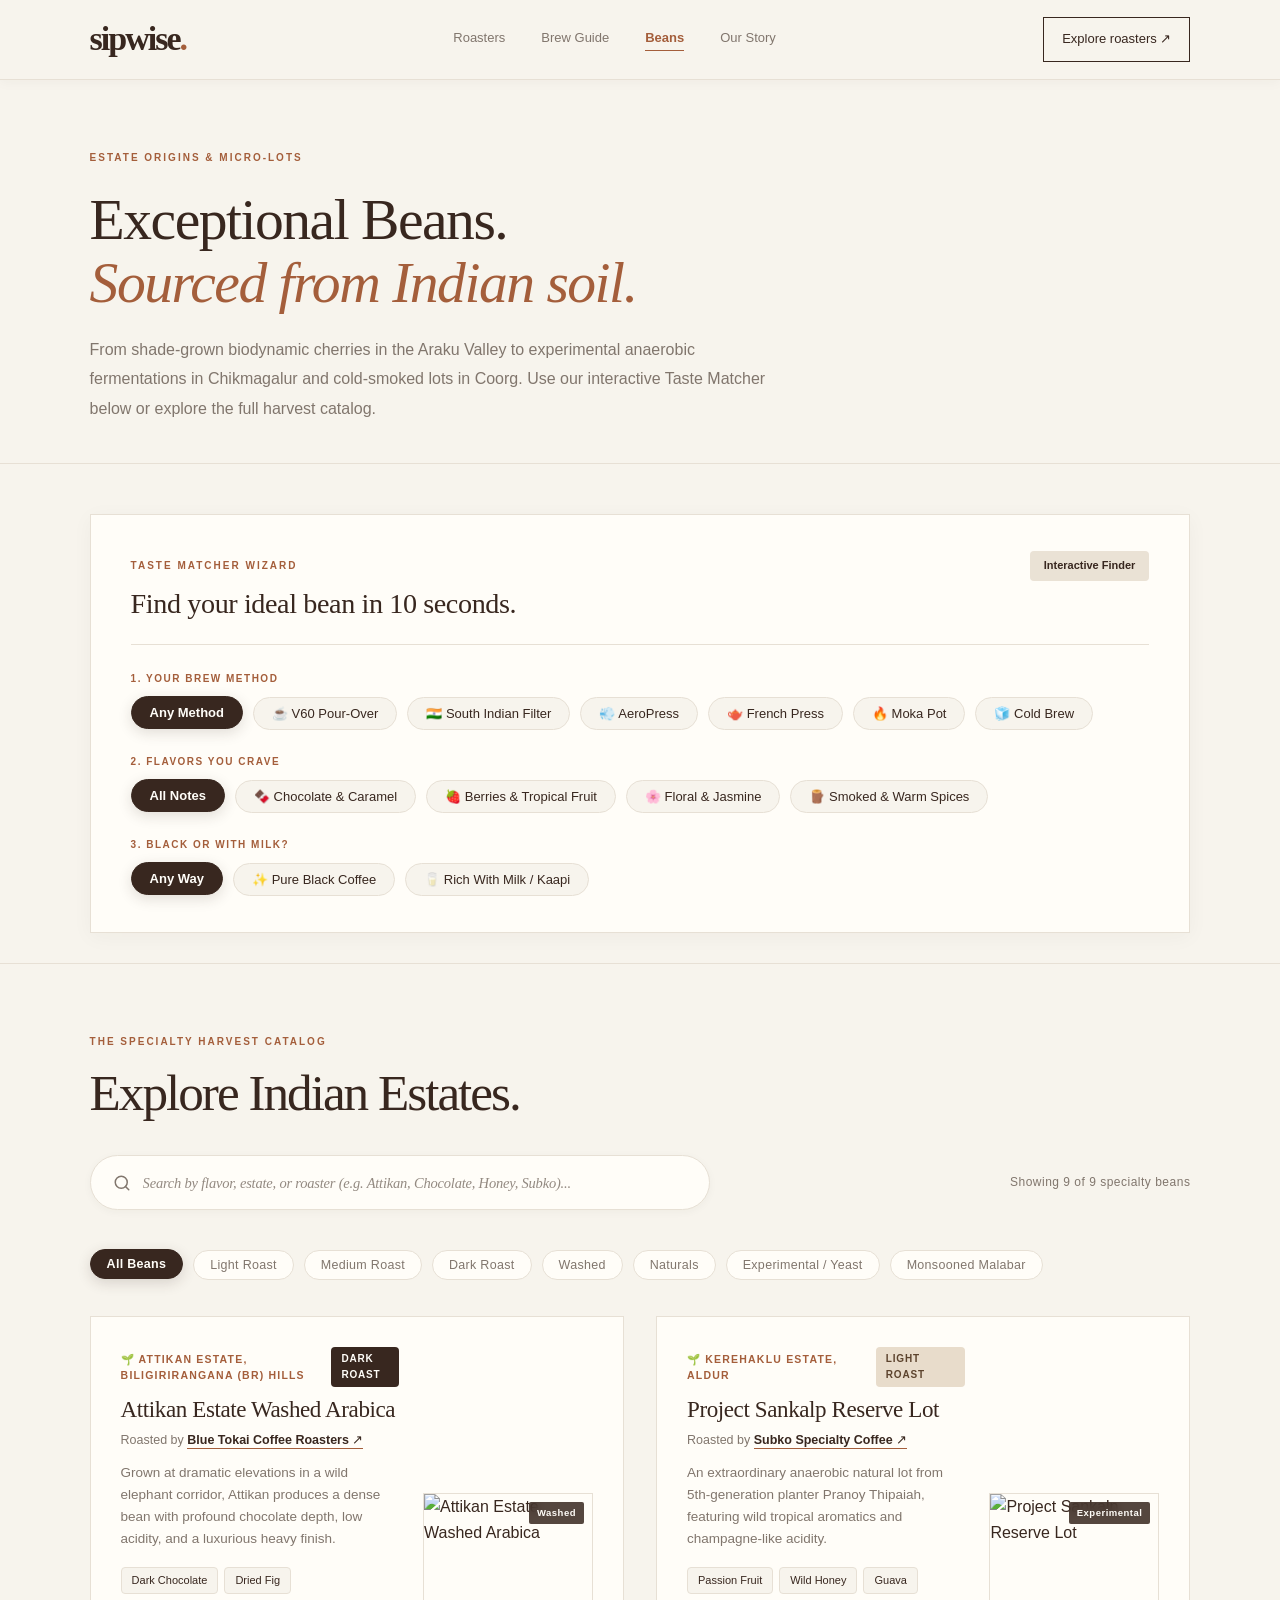
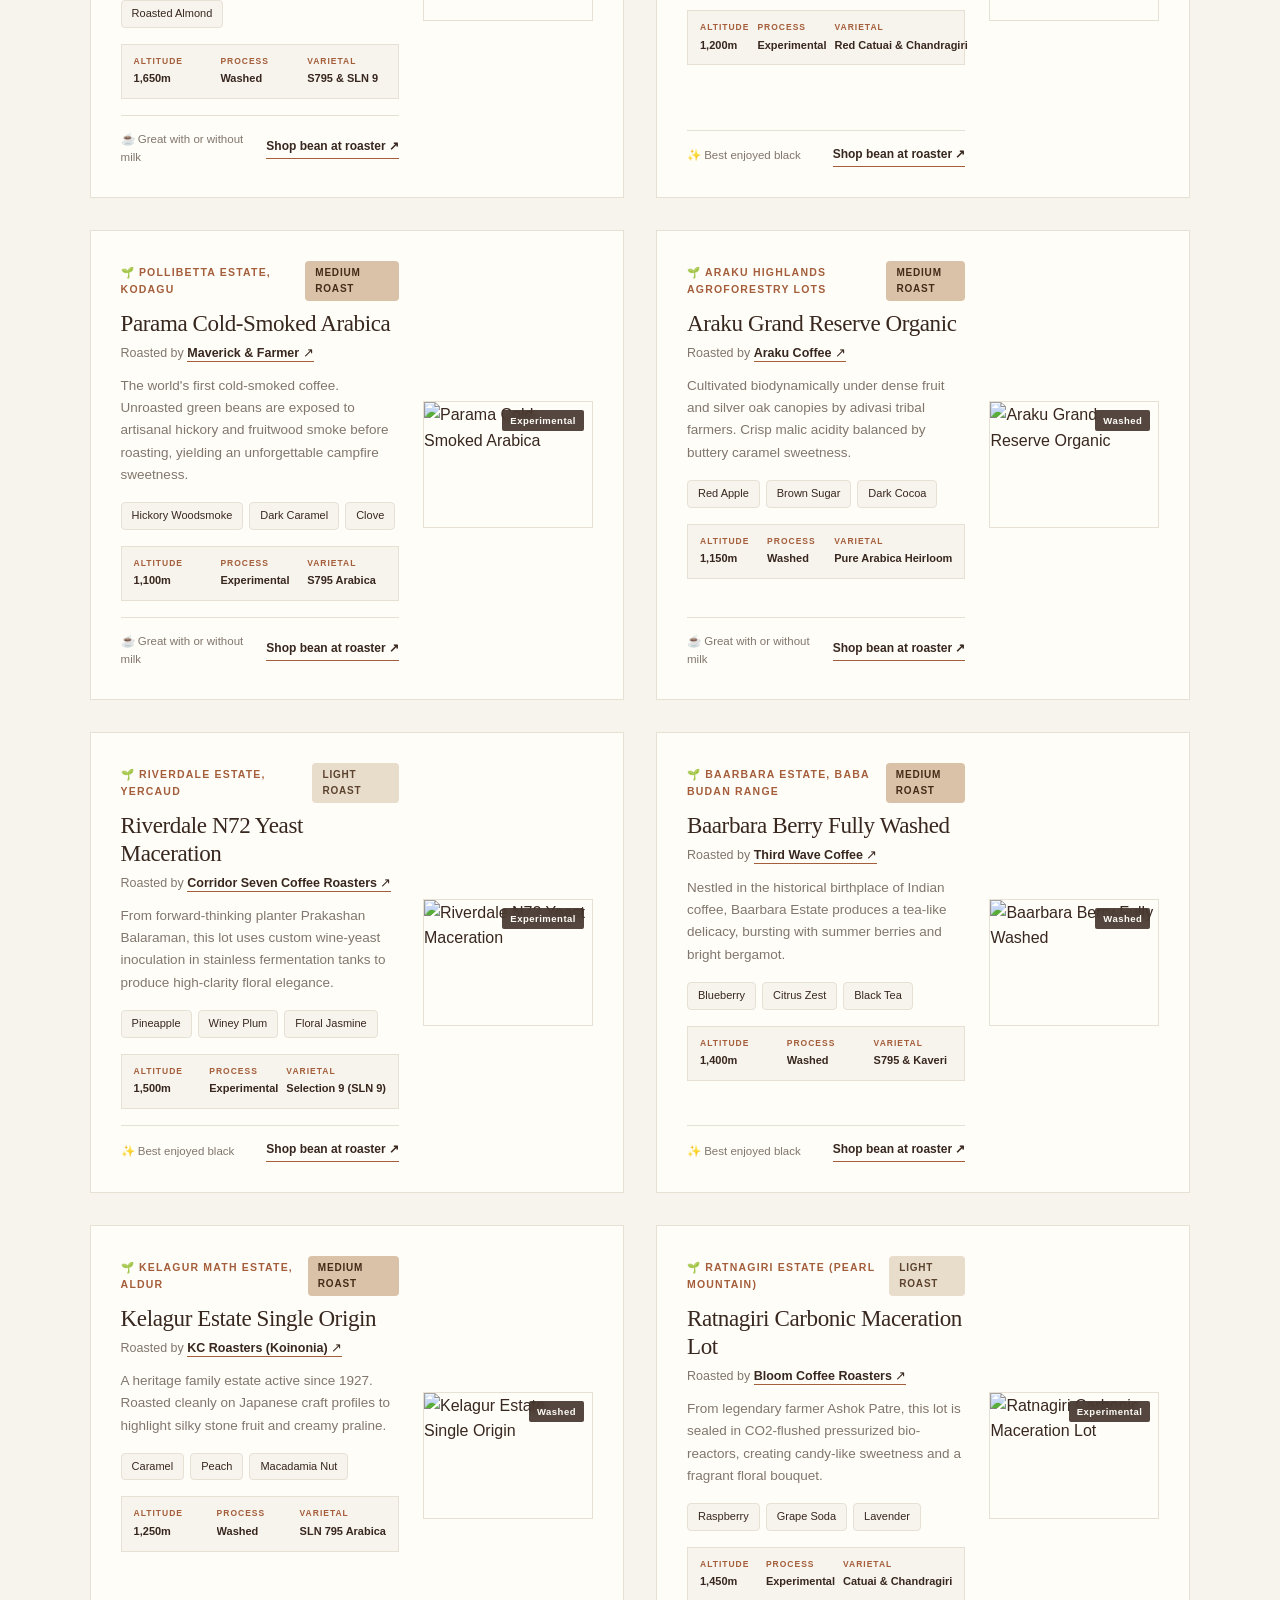
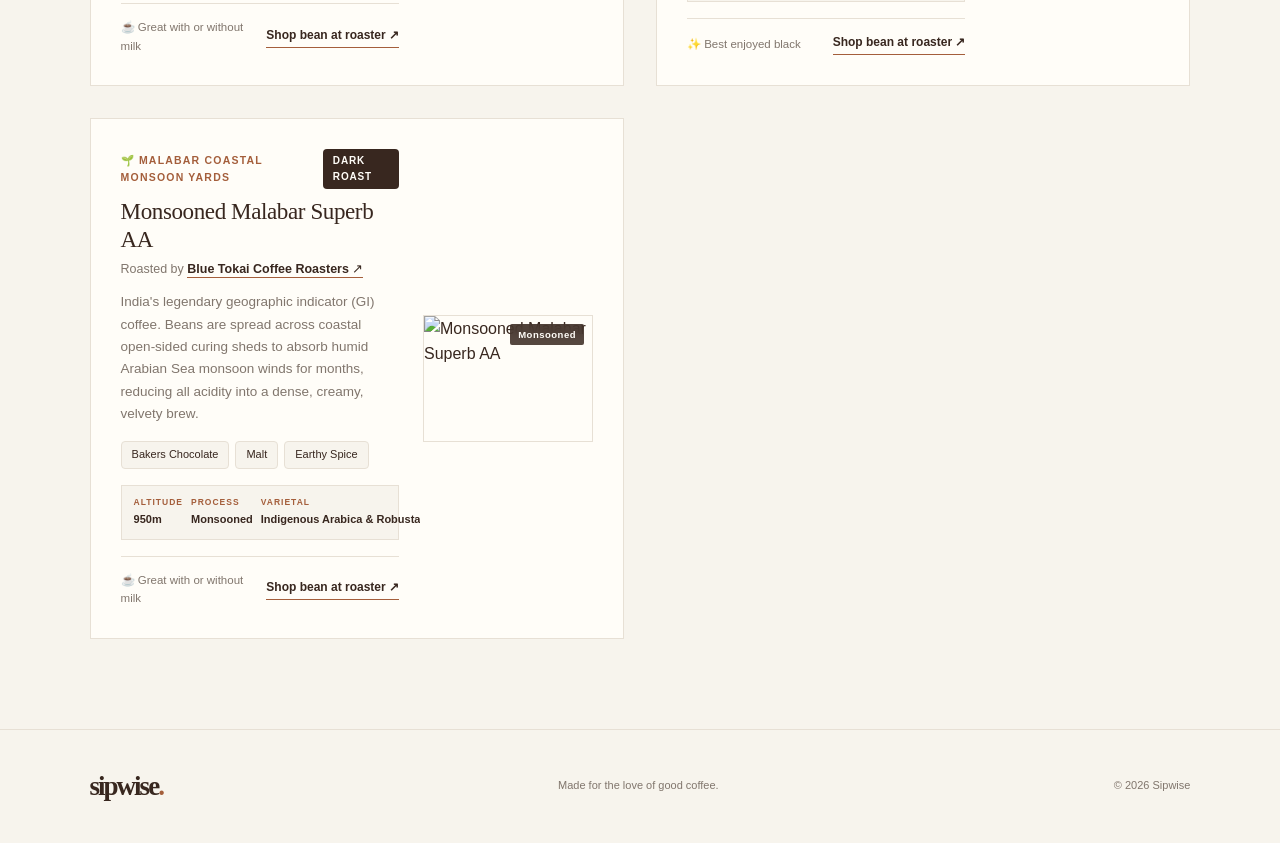
==== beans.html @ f310913b "feat: initial commit for Sipwise specialty coffee platform - Add data-driven Indian roasters directo" ====
<!DOCTYPE html>
<html lang="en">
<head>
    <meta charset="UTF-8">
    <meta name="viewport" content="width=device-width, initial-scale=1.0">

    <title>Sipwise — Indian Specialty Coffee Beans & Taste Matcher</title>

    <meta
        name="description"
        content="Explore curated Indian specialty coffee beans, single estate harvests, and use our interactive Taste Matcher to find the perfect bean for your brew method."
    >

    <link rel="stylesheet" href="css/style.css?v=14">
</head>

<body>

    <!-- Navigation -->
    <header class="navbar">
        <a href="index.html" class="logo">sipwise<span>.</span></a>

        <nav class="nav-links">
            <a href="index.html#roasters">Roasters</a>
            <a href="brew-guide.html">Brew Guide</a>
            <a href="beans.html" class="active-nav">Beans</a>
            <a href="index.html#about">Our Story</a>
        </nav>

        <a href="index.html#coffee" class="nav-button">Explore roasters ↗</a>
    </header>


    <main>

        <!-- Beans Hero -->
        <section class="beans-hero">
            <p class="eyebrow">ESTATE ORIGINS & MICRO-LOTS</p>
            <h1>Exceptional Beans.<br><span>Sourced from Indian soil.</span></h1>
            <p class="beans-hero-desc">
                From shade-grown biodynamic cherries in the Araku Valley to experimental anaerobic fermentations in Chikmagalur and cold-smoked lots in Coorg. Use our interactive Taste Matcher below or explore the full harvest catalog.
            </p>
        </section>


        <!-- Option 2: Interactive "Find Your Bean" Taste Matcher -->
        <section class="taste-matcher-section">
            <div class="taste-matcher-box">
                <div class="matcher-header">
                    <div>
                        <span class="eyebrow">TASTE MATCHER WIZARD</span>
                        <h2>Find your ideal bean in 10 seconds.</h2>
                    </div>
                    <span class="matcher-badge">Interactive Finder</span>
                </div>

                <!-- Wizard Steps -->
                <div class="matcher-steps-grid">
                    
                    <!-- Step 1: Brew Method -->
                    <div class="matcher-step" data-step="method">
                        <span class="step-label">1. YOUR BREW METHOD</span>
                        <div class="matcher-options">
                            <button type="button" class="matcher-btn selected" data-value="all">Any Method</button>
                            <button type="button" class="matcher-btn" data-value="v60">☕ V60 Pour-Over</button>
                            <button type="button" class="matcher-btn" data-value="south-indian-filter">🇮🇳 South Indian Filter</button>
                            <button type="button" class="matcher-btn" data-value="aeropress">💨 AeroPress</button>
                            <button type="button" class="matcher-btn" data-value="french-press">🫖 French Press</button>
                            <button type="button" class="matcher-btn" data-value="moka-pot">🔥 Moka Pot</button>
                            <button type="button" class="matcher-btn" data-value="cold-brew">🧊 Cold Brew</button>
                        </div>
                    </div>

                    <!-- Step 2: Flavor Craving -->
                    <div class="matcher-step" data-step="flavor">
                        <span class="step-label">2. FLAVORS YOU CRAVE</span>
                        <div class="matcher-options">
                            <button type="button" class="matcher-btn selected" data-value="all">All Notes</button>
                            <button type="button" class="matcher-btn" data-value="chocolate">🍫 Chocolate & Caramel</button>
                            <button type="button" class="matcher-btn" data-value="fruity">🍓 Berries & Tropical Fruit</button>
                            <button type="button" class="matcher-btn" data-value="floral">🌸 Floral & Jasmine</button>
                            <button type="button" class="matcher-btn" data-value="spiced">🪵 Smoked & Warm Spices</button>
                        </div>
                    </div>

                    <!-- Step 3: Milk Preference -->
                    <div class="matcher-step" data-step="milk">
                        <span class="step-label">3. BLACK OR WITH MILK?</span>
                        <div class="matcher-options">
                            <button type="button" class="matcher-btn selected" data-value="all">Any Way</button>
                            <button type="button" class="matcher-btn" data-value="black">✨ Pure Black Coffee</button>
                            <button type="button" class="matcher-btn" data-value="milk">🥛 Rich With Milk / Kaapi</button>
                        </div>
                    </div>

                </div>

                <!-- Active Match Status Bar -->
                <div class="taste-match-banner hidden" id="tasteMatchBanner">
                    <span>✨ Filtering catalog based on your taste selections</span>
                    <button type="button" id="clearTasteMatchBtn" class="clear-matcher-btn">Reset Taste Finder ✕</button>
                </div>
            </div>
        </section>


        <!-- Option 1: Full Filterable Bean Catalog -->
        <section class="beans-catalog-section" id="catalog">

            <div class="section-heading">
                <div>
                    <p class="eyebrow">THE SPECIALTY HARVEST CATALOG</p>
                    <h2>Explore Indian Estates.</h2>
                </div>
            </div>

            <!-- Search & Filter Controls -->
            <div class="search-container">
                <div class="search-input-wrapper">
                    <svg class="search-icon" width="18" height="18" viewBox="0 0 24 24" fill="none" stroke="currentColor" stroke-width="2" stroke-linecap="round" stroke-linejoin="round" aria-hidden="true">
                        <circle cx="11" cy="11" r="8"></circle>
                        <line x1="21" y1="21" x2="16.65" y2="16.65"></line>
                    </svg>
                    <input
                        type="search"
                        id="beanSearchInput"
                        placeholder="Search by flavor, estate, or roaster (e.g. Attikan, Chocolate, Honey, Subko)..."
                        aria-label="Search coffee beans"
                    >
                </div>

                <div class="search-meta">
                    <span id="beanCount">Showing all specialty beans</span>
                </div>
            </div>

            <!-- Quick Filter Chips -->
            <div class="filter-chips bean-filter-chips" role="group" aria-label="Filter beans by roast and processing">
                <button type="button" class="chip active" data-filter="all">All Beans</button>
                <button type="button" class="chip" data-filter="light">Light Roast</button>
                <button type="button" class="chip" data-filter="medium">Medium Roast</button>
                <button type="button" class="chip" data-filter="dark">Dark Roast</button>
                <button type="button" class="chip" data-filter="washed">Washed</button>
                <button type="button" class="chip" data-filter="natural">Naturals</button>
                <button type="button" class="chip" data-filter="experimental">Experimental / Yeast</button>
                <button type="button" class="chip" data-filter="monsooned">Monsooned Malabar</button>
            </div>

            <!-- 2-per-row Bean Cards Grid -->
            <div class="beans-grid" id="beansGrid">
                <!-- Dynamically populated via js/beans.js -->
            </div>

            <!-- Empty state when no matches found -->
            <div class="no-results hidden" id="noBeanResults">
                <span class="no-results-icon">☕</span>
                <h3>No beans found matching your taste</h3>
                <p>Try clearing your taste matcher filters or search for another flavor or estate.</p>
                <button type="button" id="resetBeanSearchBtn" class="button-primary">Clear all filters</button>
            </div>

        </section>

    </main>


    <!-- Footer -->
    <footer class="footer">
        <a href="index.html" class="logo">sipwise<span>.</span></a>

        <p>Made for the love of good coffee.</p>

        <p>© 2026 Sipwise</p>
    </footer>

    <!-- Beans Application Script -->
    <script src="js/beans.js?v=13" defer></script>
</body>
</html>
---- css/style.css ----
/* ------------------------------
   1. Design system
------------------------------ */

:root {
    --cream: #f7f4ed;
    --paper: #fffdf8;
    --brown: #38271f;
    --muted: #81766d;
    --accent: #a45e3b;
    --border: #e7e0d5;
}


/* ------------------------------
   2. Basic reset
------------------------------ */

* {
    margin: 0;
    padding: 0;
    box-sizing: border-box;
}

html {
    scroll-behavior: smooth;
}

body {
    background: var(--cream);
    color: var(--brown);
    font-family: Arial, Helvetica, sans-serif;
    line-height: 1.6;
}

a {
    color: inherit;
    text-decoration: none;
}

img {
    display: block;
    width: 100%;
}


/* ------------------------------
   3. Navigation
------------------------------ */

.navbar {
    position: sticky;
    top: 0;
    z-index: 1000;
    background: rgba(247, 244, 237, 0.94);
    backdrop-filter: blur(10px);
    -webkit-backdrop-filter: blur(10px);
    min-height: 80px;
    padding: 0 7%;
    display: flex;
    align-items: center;
    justify-content: space-between;
    border-bottom: 1px solid var(--border);
    box-shadow: 0 2px 12px rgba(56, 39, 31, 0.04);
}

.logo {
    font-family: Georgia, "Times New Roman", serif;
    font-size: 34px;
    font-weight: bold;
    letter-spacing: -2px;
}

.logo span {
    color: var(--accent);
}

.nav-links {
    display: flex;
    gap: 36px;
}

.nav-links a,
.nav-button {
    font-size: 13px;
}

.nav-links a {
    color: var(--muted);
    transition: color 0.2s ease;
}

.nav-links a:hover {
    color: var(--accent);
}

.nav-button {
    border: 1px solid var(--brown);
    padding: 11px 18px;
    transition: background 0.2s ease, color 0.2s ease;
}

.nav-button:hover {
    background: var(--brown);
    color: var(--paper);
}


/* ------------------------------
   4. Hero section
------------------------------ */

.hero {
    padding: 65px 7% 75px;
    display: grid;
    grid-template-columns: 1fr 0.9fr;
    align-items: center;
    gap: 7%;
}

.hero-content {
    padding: 25px 0;
}

.eyebrow {
    color: var(--accent);
    font-size: 10px;
    font-weight: bold;
    letter-spacing: 2px;
    margin-bottom: 22px;
}

.hero h1,
.section-heading h2 {
    font-family: Georgia, "Times New Roman", serif;
    font-weight: normal;
    letter-spacing: -2px;
    line-height: 1.08;
}

.hero h1 {
    font-size: clamp(44px, 5vw, 72px);
}

.hero h1 span {
    color: var(--accent);
    font-style: italic;
}

.hero-description {
    color: var(--muted);
    max-width: 400px;
    margin-top: 25px;
    font-size: 15px;
    line-height: 1.9;
}

.hero-actions {
    display: flex;
    align-items: center;
    gap: 26px;
    margin-top: 32px;
}

.button-primary {
    display: inline-block;
    padding: 15px 22px;
    background: var(--brown);
    color: var(--paper);
    font-size: 13px;
    transition: background 0.2s ease;
}

.button-primary:hover {
    background: var(--accent);
}

.text-link {
    font-size: 13px;
    border-bottom: 1px solid var(--accent);
    padding-bottom: 4px;
}

.hero-note {
    display: flex;
    align-items: center;
    gap: 9px;
    color: var(--muted);
    font-size: 11px;
    margin-top: 45px;
}

.note-dot {
    width: 7px;
    height: 7px;
    background: var(--accent);
    border-radius: 50%;
}


/* ------------------------------
   5. Hero photograph
------------------------------ */

.hero-image {
    position: relative;
    min-width: 0;
}

.hero-image img {
    height: 480px;
    object-fit: cover;
}

.image-caption {
    display: flex;
    justify-content: space-between;
    margin-top: 13px;
    color: var(--muted);
    font-size: 9px;
    letter-spacing: 1.3px;
}


/* ------------------------------
   6. Introduction strip
------------------------------ */

.intro-strip {
    padding: 24px 7%;
    background: #eae2d5;
    display: flex;
    justify-content: space-between;
    align-items: center;
    gap: 20px;
}

.intro-strip p:first-child {
    font-size: 10px;
    letter-spacing: 1.5px;
    font-weight: bold;
}

.intro-strip p:last-child {
    font-family: Georgia, "Times New Roman", serif;
    font-size: 15px;
}


/* ------------------------------
   7. Roasters section
------------------------------ */

.roasters-section {
    padding: 90px 7%;
}

.section-heading {
    display: flex;
    justify-content: space-between;
    align-items: flex-end;
    gap: 30px;
    margin-bottom: 35px;
}

.section-heading .eyebrow {
    margin-bottom: 15px;
}

.section-heading h2 {
    font-size: clamp(36px, 4vw, 52px);
}

.section-heading > .text-link {
    margin-bottom: 8px;
    white-space: nowrap;
}

/* Search bar styling */
.search-container {
    display: flex;
    justify-content: space-between;
    align-items: center;
    gap: 24px;
    margin-bottom: 40px;
    flex-wrap: wrap;
}

.search-input-wrapper {
    position: relative;
    display: flex;
    align-items: center;
    flex: 1;
    min-width: 300px;
    max-width: 620px;
    background: var(--paper);
    border: 1px solid var(--border);
    border-radius: 999px;
    padding: 3px 14px 3px 22px;
    box-shadow: 0 2px 8px rgba(56, 39, 31, 0.04);
    transition: all 0.25s cubic-bezier(0.16, 1, 0.3, 1);
    cursor: text;
}

/* Hover highlight */
.search-input-wrapper:hover {
    border-color: var(--accent);
    background: #ffffff;
    box-shadow: 0 4px 18px rgba(164, 94, 59, 0.12);
    transform: translateY(-1px);
}

.search-input-wrapper:hover .search-icon {
    color: var(--accent);
    transform: scale(1.06);
}

/* Focus highlight */
.search-input-wrapper:focus-within {
    border-color: var(--brown);
    background: #ffffff;
    box-shadow: 0 0 0 3px rgba(164, 94, 59, 0.18), 0 8px 24px rgba(56, 39, 31, 0.08);
    transform: translateY(-1px);
}

.search-input-wrapper:focus-within .search-icon {
    color: var(--brown);
}

.search-icon {
    display: inline-flex;
    align-items: center;
    justify-content: center;
    color: var(--muted);
    flex-shrink: 0;
    transition: color 0.25s ease, transform 0.25s ease;
    pointer-events: none;
}

.search-input-wrapper input[type="search"],
.search-input-wrapper input,
#searchInput,
#beanSearchInput {
    width: 100%;
    padding: 15px 16px 15px 12px;
    border: none !important;
    outline: none !important;
    box-shadow: none !important;
    background: transparent !important;
    font-family: inherit;
    font-size: 15px;
    color: var(--brown);
    letter-spacing: -0.2px;
    -webkit-appearance: none;
    -moz-appearance: none;
    appearance: none;
    border-radius: 0;
}

.search-input-wrapper input::-webkit-search-decoration,
.search-input-wrapper input::-webkit-search-cancel-button,
.search-input-wrapper input::-webkit-search-results-button,
.search-input-wrapper input::-webkit-search-results-decoration {
    -webkit-appearance: none;
    display: none;
}

.search-input-wrapper input::placeholder,
#searchInput::placeholder,
#beanSearchInput::placeholder {
    color: var(--muted);
    font-family: Georgia, "Times New Roman", serif;
    font-style: italic;
    font-size: 14.5px;
    opacity: 0.85;
    transition: opacity 0.2s ease;
}

.search-input-wrapper input:focus::placeholder,
#searchInput:focus::placeholder,
#beanSearchInput:focus::placeholder {
    opacity: 0.5;
}

/* Styled counter pill badge */
.search-meta {
    font-size: 12px;
    color: var(--muted);
    letter-spacing: 0.5px;
}

#roasterCount {
    display: inline-flex;
    align-items: center;
    padding: 8px 16px;
    background: var(--paper);
    border: 1px solid var(--border);
    border-radius: 20px;
    font-size: 12px;
    color: var(--brown);
    font-weight: 500;
    letter-spacing: 0.3px;
    box-shadow: 0 2px 6px rgba(56, 39, 31, 0.02);
}

/* Quick filter chips */
.filter-chips {
    display: flex;
    align-items: center;
    gap: 10px;
    margin-bottom: 35px;
    flex-wrap: wrap;
}

.chip {
    background: var(--paper);
    border: 1px solid var(--border);
    border-radius: 999px;
    padding: 7px 16px;
    font-size: 12.5px;
    color: var(--muted);
    cursor: pointer;
    font-family: inherit;
    letter-spacing: 0.3px;
    transition: all 0.2s cubic-bezier(0.16, 1, 0.3, 1);
    outline: none;
    user-select: none;
}

.chip:hover {
    border-color: var(--accent);
    color: var(--brown);
    background: #ffffff;
    transform: translateY(-1px);
    box-shadow: 0 4px 12px rgba(164, 94, 59, 0.1);
}

.chip.active {
    background: var(--brown);
    border-color: var(--brown);
    color: var(--paper);
    font-weight: bold;
    box-shadow: 0 4px 14px rgba(56, 39, 31, 0.16);
    transform: translateY(-1px);
}

/* Roasters grid (2 per row on desktop) */
.roasters-grid {
    display: grid;
    grid-template-columns: repeat(2, 1fr);
    gap: 32px;
}

/* Roaster card (Text on left, image on right) */
.roaster-card {
    display: flex;
    flex-direction: row;
    align-items: stretch;
    justify-content: space-between;
    gap: 24px;
    background: var(--paper);
    border: 1px solid var(--border);
    padding: 28px 30px;
    transition: transform 0.25s ease, border-color 0.25s ease, box-shadow 0.25s ease;
}

.roaster-card:hover {
    border-color: var(--accent);
    transform: translateY(-3px);
    box-shadow: 0 12px 28px rgba(56, 39, 31, 0.08);
}

.roaster-card-content {
    flex: 1 1 auto;
    min-width: 0;
    display: flex;
    flex-direction: column;
    justify-content: space-between;
}

.roaster-card-location {
    color: var(--accent);
    font-size: 10.5px;
    font-weight: bold;
    letter-spacing: 1.5px;
    text-transform: uppercase;
    margin-bottom: 8px;
}

.roaster-card-title {
    font-family: Georgia, "Times New Roman", serif;
    font-size: clamp(20px, 1.8vw, 24px);
    font-weight: normal;
    letter-spacing: -0.4px;
    line-height: 1.25;
    margin-bottom: 10px;
    color: var(--brown);
}

.roaster-card-description {
    color: var(--muted);
    font-size: 13.5px;
    line-height: 1.65;
    margin-bottom: 18px;
}

.roaster-card-footer {
    display: flex;
    align-items: center;
    justify-content: space-between;
    gap: 12px;
    padding-top: 14px;
    border-top: 1px solid var(--border);
    font-size: 12px;
    margin-top: auto;
}

.roaster-card-tag {
    color: var(--muted);
    font-size: 11.5px;
    letter-spacing: 0.4px;
    white-space: nowrap;
    overflow: hidden;
    text-overflow: ellipsis;
}

.roaster-card-link-text {
    font-weight: bold;
    color: var(--brown);
    border-bottom: 1px solid var(--accent);
    padding-bottom: 2px;
    white-space: nowrap;
    transition: color 0.2s ease, border-color 0.2s ease;
}

.roaster-card-link-text:hover {
    color: var(--accent);
}

/* Image on the right: proportional and within the card */
.roaster-card-image-link {
    flex: 0 0 190px;
    max-width: 42%;
    display: flex;
    align-self: center;
}

.roaster-card-image {
    width: 100%;
    aspect-ratio: 4 / 3;
    overflow: hidden;
    background: #e8e2d7;
    border: 1px solid var(--border);
}

.roaster-card-image img {
    width: 100%;
    height: 100%;
    object-fit: cover;
    transition: transform 0.4s ease;
}

.roaster-card:hover .roaster-card-image img {
    transform: scale(1.04);
}

/* Empty / No Results State */
.no-results {
    padding: 60px 30px;
    text-align: center;
    background: var(--paper);
    border: 1px dashed var(--border);
    max-width: 600px;
    margin: 20px auto 0;
}

.no-results-icon {
    font-size: 48px;
    display: inline-block;
    margin-bottom: 12px;
}

.no-results h3 {
    font-family: Georgia, "Times New Roman", serif;
    font-size: 24px;
    font-weight: normal;
    margin-bottom: 10px;
}

.no-results p {
    color: var(--muted);
    font-size: 14px;
    max-width: 420px;
    margin: 0 auto 20px;
}

.hidden {
    display: none !important;
}

/* ------------------------------
   7b. Slide-over Detail Drawer
------------------------------ */

.drawer-overlay {
    position: fixed;
    inset: 0;
    z-index: 2000;
    background: rgba(56, 39, 31, 0.45);
    backdrop-filter: blur(4px);
    -webkit-backdrop-filter: blur(4px);
    opacity: 0;
    visibility: hidden;
    transition: opacity 0.3s ease, visibility 0.3s ease;
    display: flex;
    justify-content: flex-end;
}

.drawer-overlay.active {
    opacity: 1;
    visibility: visible;
}

.drawer {
    position: relative;
    width: 100%;
    max-width: 560px;
    height: 100%;
    background: var(--paper);
    border-left: 1px solid var(--border);
    box-shadow: -10px 0 40px rgba(56, 39, 31, 0.14);
    transform: translateX(100%);
    transition: transform 0.35s cubic-bezier(0.16, 1, 0.3, 1);
    display: flex;
    flex-direction: column;
    overflow: hidden;
}

.drawer-overlay.active .drawer {
    transform: translateX(0);
}

.drawer-close-btn {
    position: absolute;
    top: 20px;
    right: 22px;
    z-index: 10;
    background: var(--cream);
    border: 1px solid var(--border);
    width: 36px;
    height: 36px;
    border-radius: 50%;
    display: flex;
    align-items: center;
    justify-content: center;
    cursor: pointer;
    font-size: 13px;
    color: var(--brown);
    transition: all 0.2s ease;
}

.drawer-close-btn:hover {
    background: var(--brown);
    color: var(--paper);
    transform: rotate(90deg);
}

.drawer-content {
    overflow-y: auto;
    padding: 40px 36px 45px;
    flex: 1;
    display: flex;
    flex-direction: column;
    gap: 26px;
}

.drawer-header {
    padding-right: 40px;
}

.drawer-title {
    font-family: Georgia, "Times New Roman", serif;
    font-size: 30px;
    font-weight: normal;
    letter-spacing: -0.5px;
    line-height: 1.18;
    margin: 8px 0 10px;
    color: var(--brown);
}

.drawer-image {
    width: 100%;
    aspect-ratio: 16 / 10;
    overflow: hidden;
    background: #e8e2d7;
    border: 1px solid var(--border);
}

.drawer-image img {
    width: 100%;
    height: 100%;
    object-fit: cover;
}

.drawer-stat-grid {
    display: grid;
    grid-template-columns: repeat(2, 1fr);
    gap: 12px;
    padding: 16px;
    background: var(--cream);
    border: 1px solid var(--border);
}

.stat-item span:first-child {
    font-size: 10px;
    font-weight: bold;
    color: var(--accent);
    text-transform: uppercase;
    letter-spacing: 1.2px;
    display: block;
    margin-bottom: 4px;
}

.stat-item span:last-child {
    font-size: 13px;
    font-weight: bold;
    color: var(--brown);
}

.drawer-section {
    display: flex;
    flex-direction: column;
    gap: 10px;
}

.drawer-section h4 {
    font-family: Georgia, "Times New Roman", serif;
    font-size: 17px;
    font-weight: normal;
    color: var(--brown);
    display: flex;
    align-items: center;
    gap: 8px;
}

.drawer-section p {
    color: var(--muted);
    font-size: 14px;
    line-height: 1.75;
}

.estate-pills {
    display: flex;
    flex-wrap: wrap;
    gap: 8px;
}

.estate-pill {
    padding: 6px 12px;
    background: #eae2d5;
    font-size: 12px;
    color: var(--brown);
    border-radius: 4px;
    font-weight: 500;
}

.beans-list {
    display: flex;
    flex-direction: column;
    gap: 8px;
}

.bean-item {
    display: flex;
    align-items: center;
    gap: 10px;
    padding: 10px 14px;
    background: var(--cream);
    border: 1px solid var(--border);
    font-size: 13px;
    color: var(--brown);
}

.bean-item-icon {
    font-size: 14px;
    opacity: 0.8;
}

.gear-pills {
    display: flex;
    flex-wrap: wrap;
    gap: 8px;
}

.gear-pill {
    padding: 6px 14px;
    border: 1px solid var(--accent);
    color: var(--accent);
    font-size: 12px;
    border-radius: 20px;
    font-weight: 500;
    background: #fffdf8;
}

.drawer-cta-btn {
    display: block;
    text-align: center;
    padding: 16px 24px;
    background: var(--brown);
    color: var(--paper);
    font-size: 13px;
    font-weight: bold;
    transition: background 0.2s ease;
    margin-top: 10px;
}

.drawer-cta-btn:hover {
    background: var(--accent);
}

/* Also ensure roaster card has cursor pointer */
.roaster-card {
    cursor: pointer;
}


/* ------------------------------
   8. Brew Guide Page & Highlights
------------------------------ */

.active-nav {
    color: var(--accent) !important;
    font-weight: bold;
    border-bottom: 1px solid var(--accent);
    padding-bottom: 2px;
}

/* Homepage Banner */
.brew-guide-banner {
    margin: 30px 7% 90px;
    background: var(--paper);
    border: 1px solid var(--border);
    padding: 50px 6%;
    display: grid;
    grid-template-columns: 1.2fr 0.8fr;
    align-items: center;
    gap: 40px;
    box-shadow: 0 4px 16px rgba(56, 39, 31, 0.03);
}

.brew-guide-banner-content h2 {
    font-family: Georgia, "Times New Roman", serif;
    font-size: clamp(28px, 3.2vw, 42px);
    font-weight: normal;
    letter-spacing: -0.5px;
    line-height: 1.15;
    margin: 8px 0 16px;
    color: var(--brown);
}

.brew-guide-banner-content p:not(.eyebrow) {
    color: var(--muted);
    font-size: 14.5px;
    line-height: 1.8;
    margin-bottom: 26px;
    max-width: 520px;
}

.brew-guide-banner-visual {
    display: flex;
    flex-wrap: wrap;
    gap: 12px;
    justify-content: flex-end;
}

.gear-preview-tag {
    display: inline-flex;
    align-items: center;
    padding: 12px 18px;
    background: var(--cream);
    border: 1px solid var(--border);
    font-size: 13px;
    font-weight: bold;
    color: var(--brown);
    border-radius: 4px;
    transition: transform 0.2s ease, border-color 0.2s ease;
}

.gear-preview-tag:hover {
    transform: translateY(-2px);
    border-color: var(--accent);
}

/* Guide Hero on brew-guide.html */
.guide-hero {
    padding: 70px 7% 50px;
    background: var(--cream);
    border-bottom: 1px solid var(--border);
}

.guide-hero h1 {
    font-family: Georgia, "Times New Roman", serif;
    font-size: clamp(38px, 4.5vw, 64px);
    font-weight: normal;
    letter-spacing: -1.5px;
    line-height: 1.1;
    margin: 12px 0 20px;
    color: var(--brown);
}

.guide-hero h1 span {
    color: var(--accent);
    font-style: italic;
}

.guide-hero-desc {
    max-width: 680px;
    color: var(--muted);
    font-size: 16px;
    line-height: 1.85;
    margin-bottom: 35px;
}

/* Quick Jump Bar */
.gear-jump-bar {
    display: flex;
    flex-wrap: wrap;
    gap: 10px;
}

.jump-chip {
    padding: 8px 18px;
    background: var(--paper);
    border: 1px solid var(--border);
    border-radius: 999px;
    font-size: 13px;
    color: var(--brown);
    font-weight: 500;
    transition: all 0.2s ease;
    text-decoration: none;
}

.jump-chip:hover {
    border-color: var(--accent);
    background: #ffffff;
    color: var(--accent);
    transform: translateY(-2px);
    box-shadow: 0 4px 14px rgba(164, 94, 59, 0.1);
}

/* Guide Controls (Jump bar + Expand All toggle) */
.guide-controls-row {
    display: flex;
    justify-content: space-between;
    align-items: center;
    gap: 20px;
    flex-wrap: wrap;
}

.toggle-all-btn {
    padding: 8px 18px;
    background: transparent;
    border: 1px solid var(--brown);
    color: var(--brown);
    font-size: 13px;
    font-weight: bold;
    cursor: pointer;
    border-radius: 999px;
    transition: all 0.2s ease;
    white-space: nowrap;
}

.toggle-all-btn:hover {
    background: var(--brown);
    color: var(--paper);
}

/* Gear Grid Section (2-per-row on desktop) */
.gear-grid-section {
    padding: 60px 7% 90px;
    display: grid;
    grid-template-columns: repeat(2, 1fr);
    gap: 32px;
    align-items: start;
}

.gear-card {
    background: var(--paper);
    border: 1px solid var(--border);
    padding: 32px;
    box-shadow: 0 4px 18px rgba(56, 39, 31, 0.04);
    scroll-margin-top: 100px;
    display: flex;
    flex-direction: column;
    transition: border-color 0.25s ease, box-shadow 0.25s ease;
}

.gear-card:hover {
    border-color: var(--accent);
    box-shadow: 0 8px 24px rgba(56, 39, 31, 0.07);
}

.gear-card.is-expanded {
    border-color: var(--brown);
    box-shadow: 0 8px 30px rgba(56, 39, 31, 0.09);
}

.gear-card-header {
    display: flex;
    justify-content: space-between;
    align-items: flex-start;
    gap: 16px;
    padding-bottom: 16px;
    border-bottom: 1px solid var(--border);
    margin-bottom: 20px;
}

.gear-category {
    font-size: 10px;
    font-weight: bold;
    color: var(--accent);
    letter-spacing: 1.8px;
    display: block;
    margin-bottom: 4px;
}

.gear-card-header h2 {
    font-family: Georgia, "Times New Roman", serif;
    font-size: clamp(22px, 2vw, 28px);
    font-weight: normal;
    color: var(--brown);
    letter-spacing: -0.4px;
    line-height: 1.2;
}

.gear-badge {
    padding: 5px 12px;
    background: #eae2d5;
    font-size: 11px;
    font-weight: bold;
    color: var(--brown);
    border-radius: 4px;
    white-space: nowrap;
}

.gear-card-summary {
    display: flex;
    flex-direction: column;
    gap: 16px;
}

.gear-image-wrap {
    width: 100%;
    aspect-ratio: 4 / 3;
    overflow: hidden;
    border: 1px solid var(--border);
    background: #e8e2d7;
}

.gear-image-wrap img {
    width: 100%;
    height: 100%;
    object-fit: cover;
    display: block;
    transition: transform 0.35s ease;
}

.gear-card:hover .gear-image-wrap img {
    transform: scale(1.03);
}

.gear-summary-text {
    color: var(--muted);
    font-size: 13.5px;
    line-height: 1.7;
}

/* Specs Table */
.gear-specs-table {
    display: grid;
    grid-template-columns: repeat(4, 1fr);
    gap: 8px;
    background: var(--cream);
    border: 1px solid var(--border);
    padding: 12px 14px;
}

.spec-cell {
    display: flex;
    flex-direction: column;
    gap: 2px;
}

.spec-label {
    font-size: 9px;
    font-weight: bold;
    color: var(--accent);
    letter-spacing: 1px;
}

.spec-value {
    font-size: 11.5px;
    font-weight: bold;
    color: var(--brown);
    white-space: nowrap;
    overflow: hidden;
    text-overflow: ellipsis;
}

/* Click-to-Expand Button */
.gear-expand-btn {
    width: 100%;
    margin-top: 20px;
    padding: 13px 18px;
    background: var(--cream);
    border: 1px solid var(--border);
    display: flex;
    align-items: center;
    justify-content: space-between;
    font-family: inherit;
    font-size: 12.5px;
    font-weight: bold;
    color: var(--brown);
    cursor: pointer;
    transition: all 0.2s ease;
    user-select: none;
}

.gear-expand-btn:hover {
    background: var(--brown);
    color: var(--paper);
    border-color: var(--brown);
}

.gear-card.is-expanded .gear-expand-btn {
    background: var(--brown);
    color: var(--paper);
    border-color: var(--brown);
}

.expand-arrow {
    font-size: 11px;
    transition: transform 0.2s ease;
}

/* Expandable Hidden Details */
.gear-card-details {
    max-height: 0;
    opacity: 0;
    overflow: hidden;
    transition: max-height 0.4s cubic-bezier(0.16, 1, 0.3, 1), opacity 0.3s ease, margin 0.3s ease;
    display: flex;
    flex-direction: column;
    gap: 18px;
}

.gear-card.is-expanded .gear-card-details {
    max-height: 1600px;
    opacity: 1;
    margin-top: 20px;
    padding-top: 20px;
    border-top: 1px dashed var(--border);
}

.gear-pro-tip {
    padding: 12px 16px;
    background: #fff8eb;
    border-left: 3px solid var(--accent);
    font-size: 12.5px;
    color: var(--brown);
    line-height: 1.6;
}

/* Recipe Block */
.gear-recipe-block {
    display: flex;
    flex-direction: column;
    gap: 14px;
    background: var(--cream);
    border: 1px solid var(--border);
    padding: 22px 20px;
}

.gear-recipe-block h3 {
    font-family: Georgia, "Times New Roman", serif;
    font-size: 18px;
    font-weight: normal;
    color: var(--brown);
    padding-bottom: 8px;
    border-bottom: 1px solid var(--border);
    margin-bottom: 2px;
}

.recipe-step {
    display: flex;
    align-items: flex-start;
    gap: 14px;
}

.step-num {
    width: 24px;
    height: 24px;
    background: var(--brown);
    color: var(--paper);
    border-radius: 50%;
    display: flex;
    align-items: center;
    justify-content: center;
    font-size: 11px;
    font-weight: bold;
    flex-shrink: 0;
    margin-top: 2px;
}

.recipe-step h4 {
    font-size: 13.5px;
    font-weight: bold;
    color: var(--brown);
    margin-bottom: 3px;
}

.recipe-step p {
    color: var(--muted);
    font-size: 12.5px;
    line-height: 1.6;
}

.matching-roasters {
    padding-top: 12px;
    border-top: 1px dashed var(--border);
    font-size: 12px;
    color: var(--muted);
    display: flex;
    flex-direction: column;
    gap: 2px;
}

.matching-roasters strong {
    color: var(--brown);
}


/* ------------------------------
   8b. Specialty Beans & Taste Matcher
------------------------------ */

/* Beans Hero */
.beans-hero {
    padding: 70px 7% 40px;
    background: var(--cream);
    border-bottom: 1px solid var(--border);
}

.beans-hero h1 {
    font-family: Georgia, "Times New Roman", serif;
    font-size: clamp(38px, 4.5vw, 64px);
    font-weight: normal;
    letter-spacing: -1.5px;
    line-height: 1.1;
    margin: 12px 0 20px;
    color: var(--brown);
}

.beans-hero h1 span {
    color: var(--accent);
    font-style: italic;
}

.beans-hero-desc {
    max-width: 680px;
    color: var(--muted);
    font-size: 16px;
    line-height: 1.85;
}

/* Taste Matcher Section */
.taste-matcher-section {
    padding: 50px 7% 30px;
    background: var(--cream);
    border-bottom: 1px solid var(--border);
}

.taste-matcher-box {
    background: var(--paper);
    border: 1px solid var(--border);
    padding: 36px 40px;
    box-shadow: 0 4px 20px rgba(56, 39, 31, 0.04);
}

.matcher-header {
    display: flex;
    justify-content: space-between;
    align-items: flex-start;
    gap: 20px;
    margin-bottom: 26px;
    padding-bottom: 18px;
    border-bottom: 1px solid var(--border);
}

.matcher-header h2 {
    font-family: Georgia, "Times New Roman", serif;
    font-size: clamp(24px, 2.2vw, 30px);
    font-weight: normal;
    letter-spacing: -0.4px;
    color: var(--brown);
    margin-top: 4px;
}

.matcher-badge {
    padding: 6px 14px;
    background: #eae2d5;
    font-size: 11px;
    font-weight: bold;
    color: var(--brown);
    border-radius: 4px;
    white-space: nowrap;
}

.matcher-steps-grid {
    display: flex;
    flex-direction: column;
    gap: 24px;
}

.matcher-step {
    display: flex;
    flex-direction: column;
    gap: 10px;
}

.step-label {
    font-size: 10px;
    font-weight: bold;
    color: var(--accent);
    letter-spacing: 1.5px;
    text-transform: uppercase;
}

.matcher-options {
    display: flex;
    flex-wrap: wrap;
    gap: 10px;
}

.matcher-btn {
    padding: 8px 18px;
    background: var(--cream);
    border: 1px solid var(--border);
    border-radius: 999px;
    font-family: inherit;
    font-size: 13px;
    color: var(--brown);
    cursor: pointer;
    transition: all 0.2s ease;
    user-select: none;
    outline: none;
}

.matcher-btn:hover {
    border-color: var(--accent);
    background: #ffffff;
    transform: translateY(-1px);
    box-shadow: 0 4px 12px rgba(164, 94, 59, 0.1);
}

.matcher-btn.selected {
    background: var(--brown);
    border-color: var(--brown);
    color: var(--paper);
    font-weight: bold;
    box-shadow: 0 4px 14px rgba(56, 39, 31, 0.15);
    transform: translateY(-1px);
}

/* Taste Match Active Banner */
.taste-match-banner {
    display: flex;
    justify-content: space-between;
    align-items: center;
    gap: 15px;
    padding: 12px 18px;
    background: #fff8eb;
    border: 1px solid var(--accent);
    margin-top: 26px;
    font-size: 13px;
    color: var(--brown);
    font-weight: 500;
}

.clear-matcher-btn {
    background: transparent;
    border: none;
    font-size: 12px;
    font-weight: bold;
    color: var(--accent);
    cursor: pointer;
    text-decoration: underline;
    transition: color 0.2s ease;
}

.clear-matcher-btn:hover {
    color: var(--brown);
}

/* Beans Catalog Section */
.beans-catalog-section {
    padding: 70px 7% 90px;
}

.beans-grid {
    display: grid;
    grid-template-columns: repeat(2, 1fr);
    gap: 32px;
    margin-top: 36px;
}

/* Bean Card (2-column layout matching Roasters & Gear) */
.bean-card {
    display: flex;
    flex-direction: row;
    align-items: stretch;
    justify-content: space-between;
    gap: 24px;
    background: var(--paper);
    border: 1px solid var(--border);
    padding: 30px;
    transition: transform 0.25s ease, border-color 0.25s ease, box-shadow 0.25s ease;
}

.bean-card:hover {
    border-color: var(--accent);
    transform: translateY(-3px);
    box-shadow: 0 12px 28px rgba(56, 39, 31, 0.08);
}

.bean-card-content {
    flex: 1 1 auto;
    min-width: 0;
    display: flex;
    flex-direction: column;
    justify-content: space-between;
}

.bean-card-meta {
    display: flex;
    justify-content: space-between;
    align-items: center;
    gap: 10px;
    margin-bottom: 8px;
}

.bean-estate-tag {
    font-size: 10.5px;
    font-weight: bold;
    color: var(--accent);
    letter-spacing: 1.2px;
    text-transform: uppercase;
}

.roast-badge {
    padding: 4px 10px;
    border-radius: 4px;
    font-size: 10px;
    font-weight: bold;
    letter-spacing: 0.8px;
    text-transform: uppercase;
}

.roast-light { background: #e8dccb; color: #5c432d; }
.roast-medium { background: #d9c2a8; color: #432b18; }
.roast-dark { background: #38271f; color: #fffdf8; }

.bean-card-title {
    font-family: Georgia, "Times New Roman", serif;
    font-size: clamp(20px, 1.8vw, 24px);
    font-weight: normal;
    letter-spacing: -0.4px;
    line-height: 1.22;
    margin-bottom: 6px;
    color: var(--brown);
}

.bean-roaster-line {
    font-size: 12.5px;
    color: var(--muted);
    margin-bottom: 12px;
}

.bean-roaster-line a {
    color: var(--brown);
    border-bottom: 1px solid var(--accent);
    padding-bottom: 1px;
    transition: color 0.2s ease;
}

.bean-roaster-line a:hover {
    color: var(--accent);
}

.bean-card-description {
    color: var(--muted);
    font-size: 13.5px;
    line-height: 1.65;
    margin-bottom: 16px;
}

.bean-flavors-row {
    display: flex;
    flex-wrap: wrap;
    gap: 6px;
    margin-bottom: 16px;
}

.flavor-chip {
    padding: 4px 10px;
    background: var(--cream);
    border: 1px solid var(--border);
    font-size: 11px;
    color: var(--brown);
    font-weight: 500;
    border-radius: 4px;
}

.bean-specs-strip {
    display: grid;
    grid-template-columns: repeat(3, 1fr);
    gap: 8px;
    background: var(--cream);
    border: 1px solid var(--border);
    padding: 10px 12px;
    margin-bottom: 16px;
}

.bean-spec-item {
    display: flex;
    flex-direction: column;
    gap: 2px;
}

.bean-spec-item span {
    font-size: 8.5px;
    font-weight: bold;
    color: var(--accent);
    letter-spacing: 1px;
}

.bean-spec-item strong {
    font-size: 11px;
    color: var(--brown);
    white-space: nowrap;
    overflow: hidden;
    text-overflow: ellipsis;
}

.bean-card-footer {
    display: flex;
    align-items: center;
    justify-content: space-between;
    gap: 12px;
    padding-top: 14px;
    border-top: 1px solid var(--border);
    margin-top: auto;
}

.bean-milk-tag {
    font-size: 11.5px;
    color: var(--muted);
}

.bean-shop-btn {
    font-size: 12px;
    font-weight: bold;
    color: var(--brown);
    border-bottom: 1px solid var(--accent);
    padding-bottom: 2px;
    white-space: nowrap;
    transition: color 0.2s ease, border-color 0.2s ease;
}

.bean-shop-btn:hover {
    color: var(--accent);
}

/* Bean Card Image side */
.bean-card-visual {
    flex: 0 0 170px;
    max-width: 36%;
    aspect-ratio: 4 / 3;
    position: relative;
    overflow: hidden;
    border: 1px solid var(--border);
    align-self: center;
}

.bean-card-visual img {
    width: 100%;
    height: 100%;
    object-fit: cover;
    transition: transform 0.4s ease;
}

.bean-card:hover .bean-card-visual img {
    transform: scale(1.04);
}

.bean-process-badge {
    position: absolute;
    top: 8px;
    right: 8px;
    padding: 3px 8px;
    background: rgba(56, 39, 31, 0.85);
    backdrop-filter: blur(4px);
    color: #fffdf8;
    font-size: 9.5px;
    font-weight: bold;
    letter-spacing: 0.5px;
    border-radius: 2px;
}


/* ------------------------------
   9. Footer
------------------------------ */

.footer {
    border-top: 1px solid var(--border);
    padding: 35px 7%;
    display: flex;
    align-items: center;
    justify-content: space-between;
    gap: 20px;
}

.footer .logo {
    font-size: 27px;
}

.footer p {
    color: var(--muted);
    font-size: 11px;
}


/* ------------------------------
   9. Mobile responsiveness
------------------------------ */

@media (max-width: 960px) {
    .roasters-grid {
        grid-template-columns: 1fr;
    }

    .beans-grid {
        grid-template-columns: 1fr;
    }

    .gear-grid-section {
        grid-template-columns: 1fr;
    }

    .gear-specs-table {
        grid-template-columns: repeat(2, 1fr);
    }

    .brew-guide-banner {
        grid-template-columns: 1fr;
        gap: 30px;
        padding: 40px 6%;
    }

    .brew-guide-banner-visual {
        justify-content: flex-start;
    }
}

@media (max-width: 800px) {
    .navbar {
        padding: 20px 5%;
        flex-wrap: wrap;
        gap: 15px;
    }

    .nav-links {
        gap: 18px;
    }

    .nav-button {
        display: none;
    }

    .hero {
        padding: 45px 5%;
        grid-template-columns: 1fr;
        gap: 35px;
    }

    .hero-image img {
        height: 350px;
    }

    .intro-strip {
        padding: 22px 5%;
        align-items: flex-start;
        flex-direction: column;
    }

    .roasters-section {
        padding: 65px 5%;
    }

    .section-heading {
        align-items: flex-start;
        flex-direction: column;
        gap: 15px;
    }

    .search-container {
        flex-direction: column;
        align-items: stretch;
    }

    .search-input-wrapper {
        max-width: 100%;
    }

    .roasters-grid {
        gap: 24px;
    }

    .roaster-card {
        padding: 24px;
        gap: 20px;
    }

    .footer {
        padding: 30px 5%;
        flex-wrap: wrap;
    }
}

@media (max-width: 550px) {
    .taste-matcher-box {
        padding: 24px 18px;
    }

    .matcher-header {
        flex-direction: column;
        align-items: flex-start;
        gap: 10px;
    }

    .bean-card {
        flex-direction: column;
        align-items: stretch;
        padding: 22px 18px;
    }

    .bean-card-visual {
        flex: 1 1 100%;
        max-width: 100%;
        margin-top: 15px;
    }

    .bean-specs-strip {
        grid-template-columns: 1fr;
    }

    .taste-match-banner {
        flex-direction: column;
        align-items: flex-start;
    }

    .drawer {
        max-width: 100%;
    }

    .drawer-content {
        padding: 30px 20px 35px;
        gap: 20px;
    }

    .drawer-title {
        font-size: 24px;
    }

    .gear-card {
        padding: 22px 18px;
    }

    .gear-card-header {
        flex-direction: column;
        align-items: flex-start;
        gap: 12px;
    }

    .gear-specs-table {
        grid-template-columns: 1fr;
    }

    .roaster-card {
        flex-direction: column;
        align-items: stretch;
    }

    .roaster-card-image-link {
        flex: 1 1 100%;
        max-width: 100%;
    }

    .roaster-card-image {
        aspect-ratio: 16 / 10;
        max-height: 240px;
    }
}

@media (max-width: 420px) {
    .nav-links {
        width: 100%;
        justify-content: space-between;
    }

    .hero-actions {
        align-items: flex-start;
        flex-direction: column;
        gap: 18px;
    }

    .no-results {
        padding: 40px 20px;
    }

    .no-results-icon {
        font-size: 36px;
    }
}
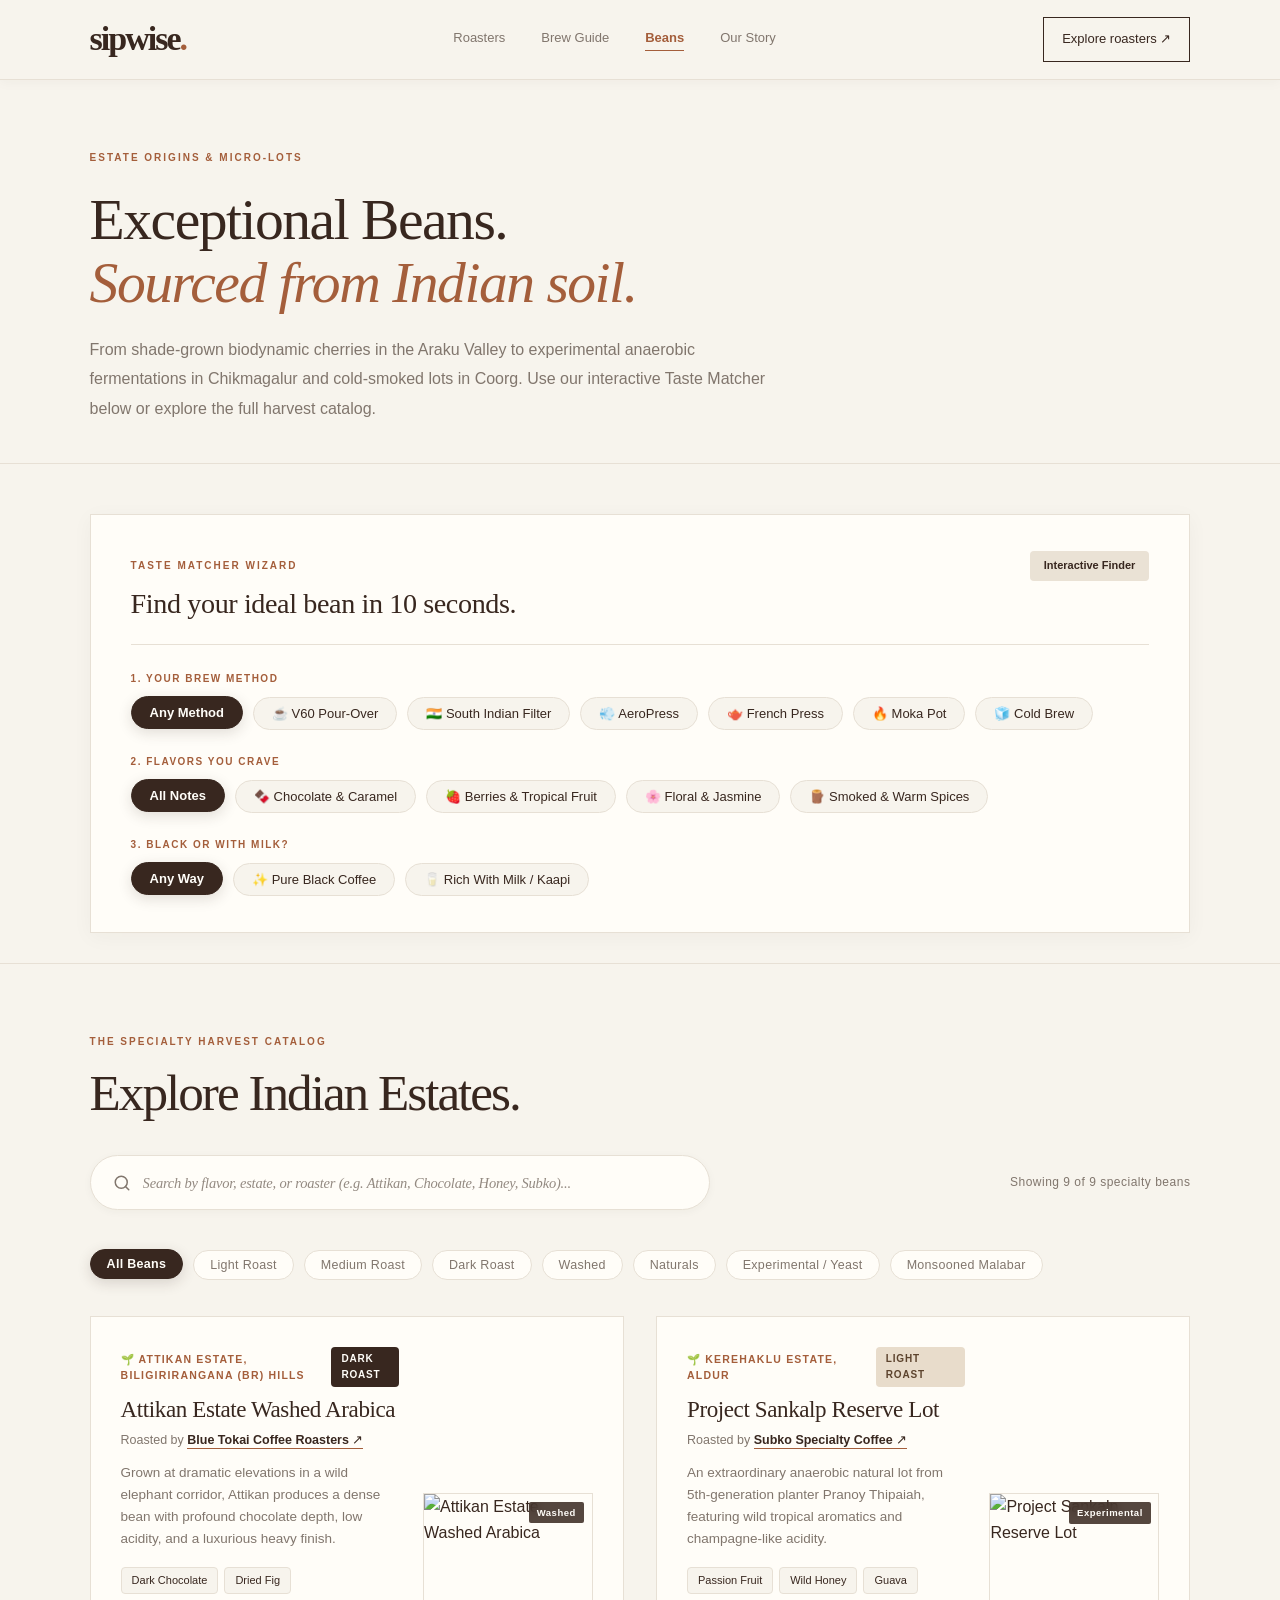
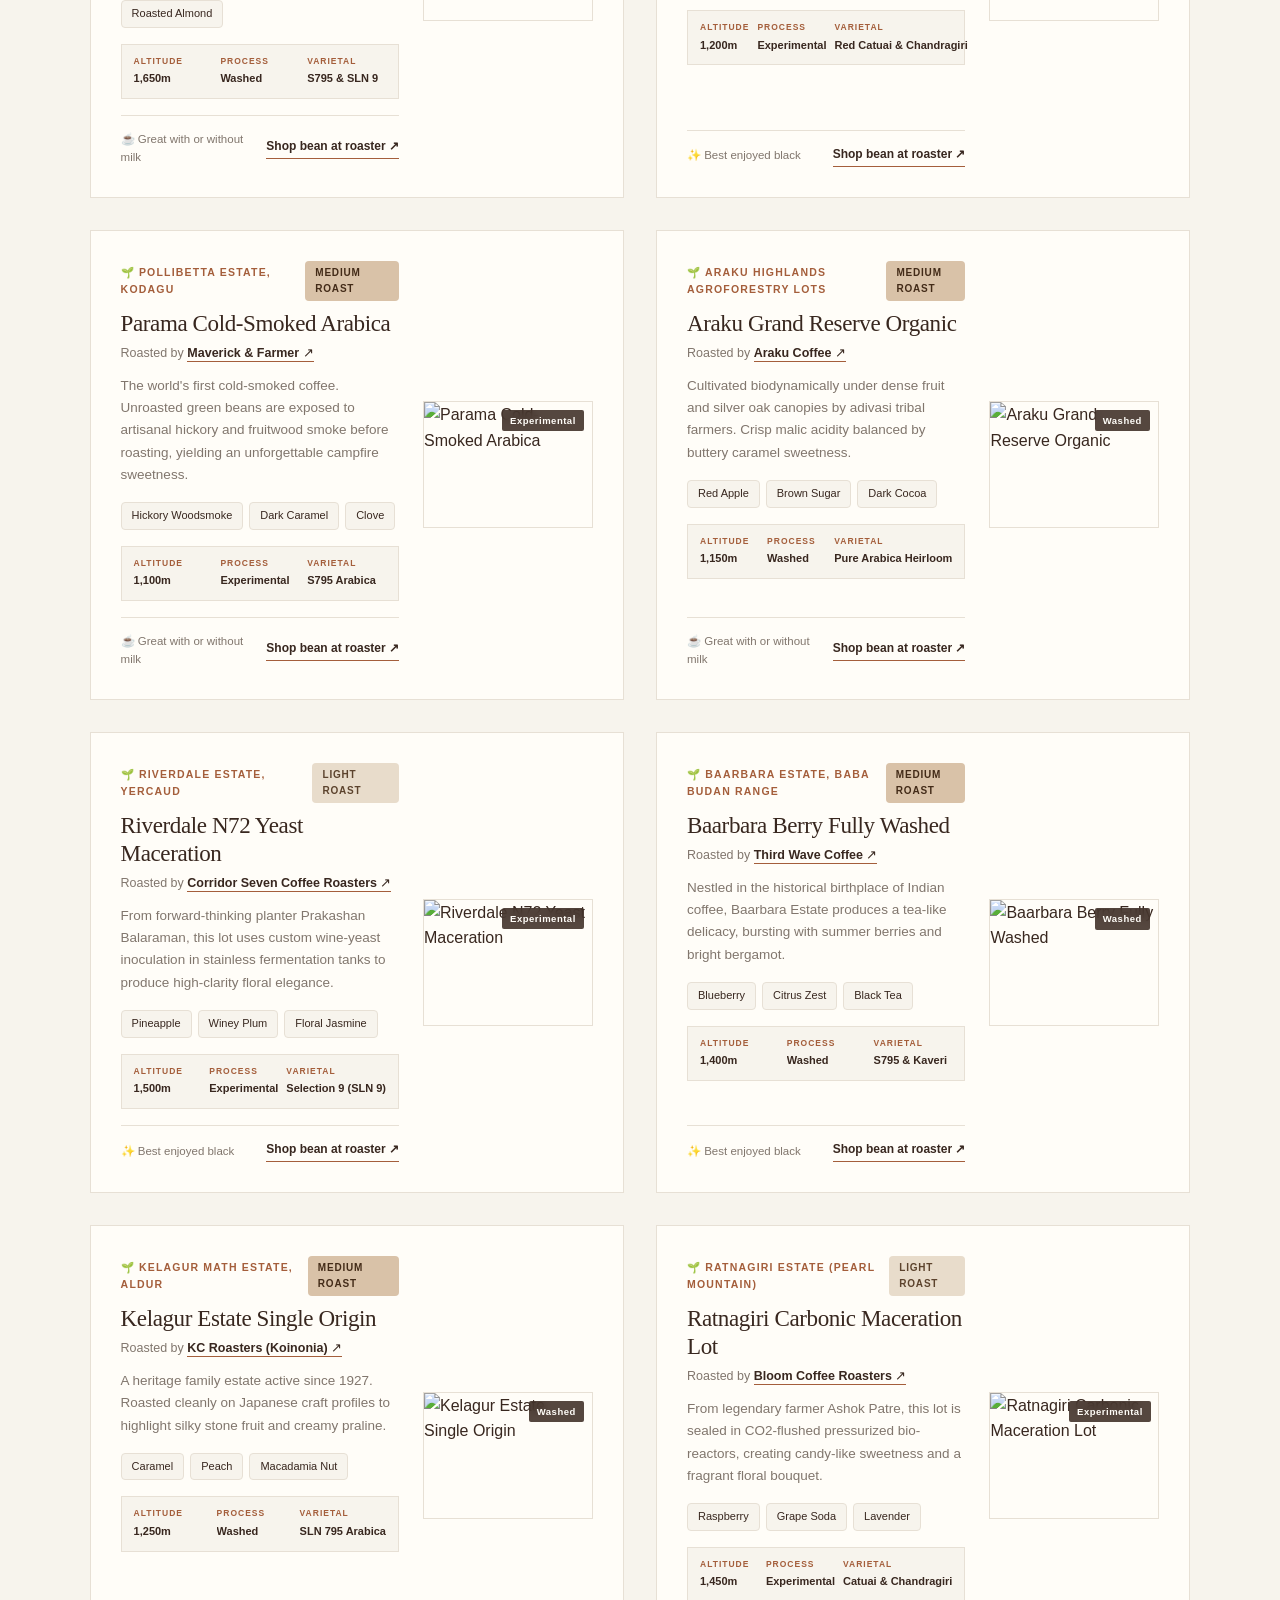
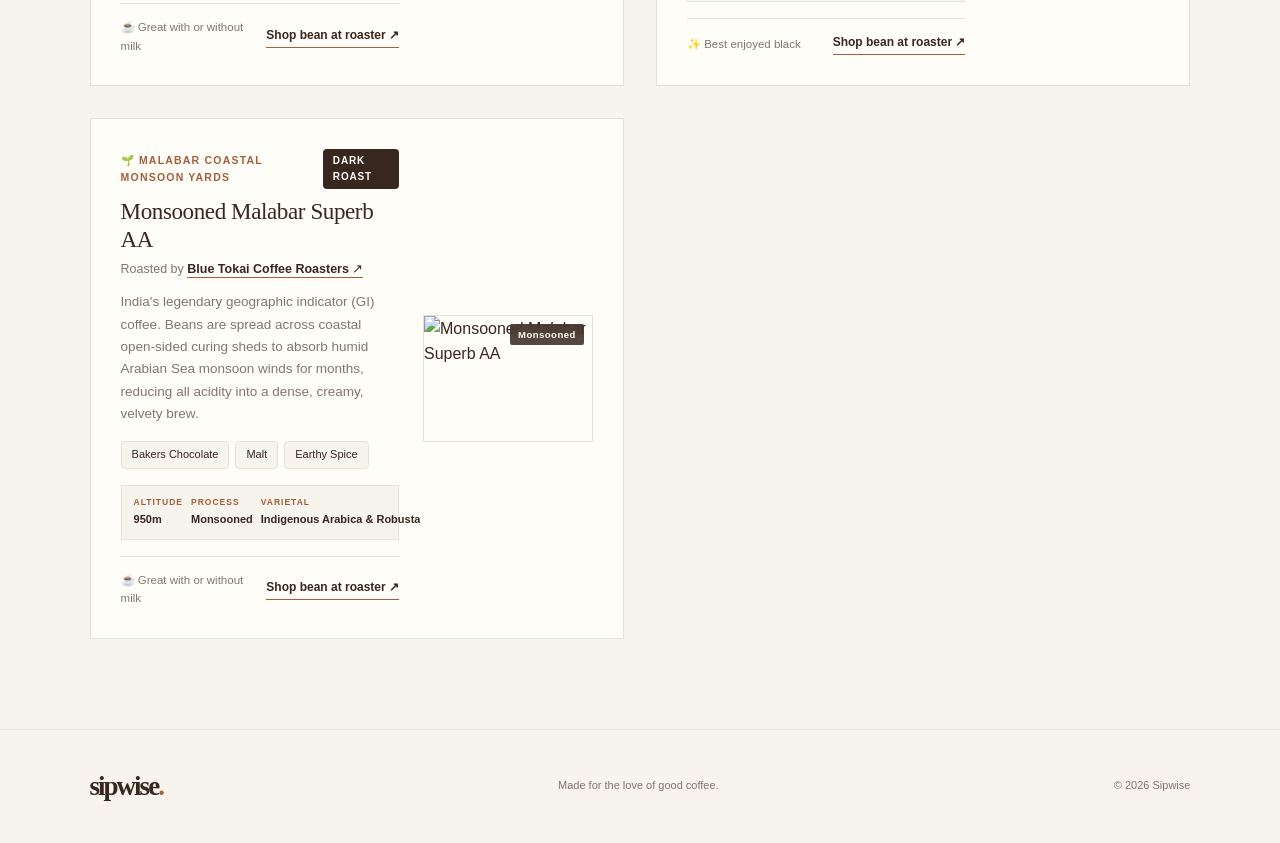
==== commit c69ea944: "feat: add interactive brew ratio calculator and live pour timer to brew guide" ====
--- a/beans.html
+++ b/beans.html
@@ -11,7 +11,7 @@
         content="Explore curated Indian specialty coffee beans, single estate harvests, and use our interactive Taste Matcher to find the perfect bean for your brew method."
     >
 
-    <link rel="stylesheet" href="css/style.css?v=14">
+    <link rel="stylesheet" href="css/style.css?v=15">
 </head>
 
 <body>
--- a/css/style.css
+++ b/css/style.css
@@ -948,6 +948,420 @@
     box-shadow: 0 4px 14px rgba(164, 94, 59, 0.1);
 }
 
+.jump-chip-calc {
+    background: var(--brown) !important;
+    color: var(--paper) !important;
+    border-color: var(--brown) !important;
+    font-weight: bold !important;
+}
+
+.jump-chip-calc:hover {
+    background: var(--accent) !important;
+    border-color: var(--accent) !important;
+    color: var(--paper) !important;
+}
+
+/* ------------------------------
+   8c. Interactive Brew Calculator & Live Timer
+------------------------------ */
+
+.brew-calculator-section {
+    padding: 60px 7% 40px;
+    background: var(--cream);
+    border-bottom: 1px solid var(--border);
+    scroll-margin-top: 90px;
+}
+
+.calculator-container {
+    background: var(--paper);
+    border: 1px solid var(--border);
+    padding: 40px;
+    box-shadow: 0 4px 24px rgba(56, 39, 31, 0.05);
+}
+
+.calculator-header {
+    display: flex;
+    justify-content: space-between;
+    align-items: flex-start;
+    gap: 20px;
+    padding-bottom: 24px;
+    border-bottom: 1px solid var(--border);
+    margin-bottom: 32px;
+}
+
+.calculator-header h2 {
+    font-family: Georgia, "Times New Roman", serif;
+    font-size: clamp(26px, 2.5vw, 34px);
+    font-weight: normal;
+    letter-spacing: -0.4px;
+    line-height: 1.15;
+    color: var(--brown);
+    margin: 6px 0 8px;
+}
+
+.calculator-subtitle {
+    color: var(--muted);
+    font-size: 14px;
+    max-width: 560px;
+}
+
+.calculator-badge {
+    padding: 6px 14px;
+    background: #eae2d5;
+    font-size: 11px;
+    font-weight: bold;
+    color: var(--brown);
+    border-radius: 4px;
+    white-space: nowrap;
+}
+
+.calculator-layout {
+    display: grid;
+    grid-template-columns: 1.1fr 0.9fr;
+    gap: 40px;
+    align-items: start;
+}
+
+/* Controls Column */
+.calc-controls-col {
+    display: flex;
+    flex-direction: column;
+    gap: 26px;
+}
+
+.calc-group {
+    display: flex;
+    flex-direction: column;
+    gap: 10px;
+}
+
+.calc-label-row {
+    display: flex;
+    justify-content: space-between;
+    align-items: center;
+}
+
+.calc-label {
+    font-size: 10px;
+    font-weight: bold;
+    color: var(--accent);
+    letter-spacing: 1.5px;
+    text-transform: uppercase;
+}
+
+.calc-val-pill {
+    padding: 3px 12px;
+    background: var(--cream);
+    border: 1px solid var(--border);
+    border-radius: 20px;
+    font-size: 12px;
+    font-weight: bold;
+    color: var(--brown);
+}
+
+.gear-select-buttons {
+    display: flex;
+    flex-wrap: wrap;
+    gap: 8px;
+}
+
+.gear-btn {
+    padding: 8px 16px;
+    background: var(--cream);
+    border: 1px solid var(--border);
+    border-radius: 999px;
+    font-family: inherit;
+    font-size: 12.5px;
+    color: var(--brown);
+    cursor: pointer;
+    transition: all 0.2s ease;
+    outline: none;
+    user-select: none;
+}
+
+.gear-btn:hover {
+    border-color: var(--accent);
+    background: #ffffff;
+    transform: translateY(-1px);
+}
+
+.gear-btn.active {
+    background: var(--brown);
+    border-color: var(--brown);
+    color: var(--paper);
+    font-weight: bold;
+    box-shadow: 0 4px 12px rgba(56, 39, 31, 0.15);
+    transform: translateY(-1px);
+}
+
+.dose-stepper-wrap {
+    display: flex;
+    align-items: center;
+    gap: 14px;
+    background: var(--cream);
+    border: 1px solid var(--border);
+    padding: 10px 16px;
+    border-radius: 6px;
+}
+
+.step-btn {
+    width: 32px;
+    height: 32px;
+    background: var(--paper);
+    border: 1px solid var(--border);
+    border-radius: 50%;
+    font-size: 16px;
+    font-weight: bold;
+    color: var(--brown);
+    cursor: pointer;
+    display: flex;
+    align-items: center;
+    justify-content: center;
+    transition: all 0.2s ease;
+    user-select: none;
+}
+
+.step-btn:hover {
+    background: var(--brown);
+    color: var(--paper);
+    border-color: var(--brown);
+}
+
+#coffeeDoseInput {
+    flex: 1;
+    cursor: pointer;
+    accent-color: var(--accent);
+}
+
+.dose-quick-presets {
+    display: flex;
+    gap: 8px;
+}
+
+.preset-btn {
+    padding: 6px 14px;
+    background: transparent;
+    border: 1px dashed var(--border);
+    border-radius: 4px;
+    font-size: 11.5px;
+    color: var(--muted);
+    cursor: pointer;
+    font-family: inherit;
+    transition: all 0.2s ease;
+}
+
+.preset-btn:hover {
+    border-color: var(--accent);
+    color: var(--brown);
+}
+
+.preset-btn.active {
+    border-color: var(--brown);
+    border-style: solid;
+    color: var(--brown);
+    background: var(--cream);
+    font-weight: bold;
+}
+
+/* Calculated Stats Strip */
+.calc-stats-grid {
+    display: grid;
+    grid-template-columns: repeat(4, 1fr);
+    gap: 10px;
+    background: var(--cream);
+    border: 1px solid var(--border);
+    padding: 14px 16px;
+}
+
+.calc-stat-box {
+    display: flex;
+    flex-direction: column;
+    gap: 3px;
+}
+
+.stat-lbl {
+    font-size: 9px;
+    font-weight: bold;
+    color: var(--accent);
+    letter-spacing: 1px;
+}
+
+.stat-num {
+    font-size: 14px;
+    font-weight: bold;
+    color: var(--brown);
+}
+
+/* Right Column: Timer Card */
+.timer-card {
+    background: var(--cream);
+    border: 1px solid var(--border);
+    padding: 32px 30px;
+    display: flex;
+    flex-direction: column;
+    gap: 20px;
+}
+
+.timer-top-bar {
+    display: flex;
+    justify-content: space-between;
+    align-items: center;
+}
+
+.timer-phase-badge {
+    padding: 4px 12px;
+    background: #eae2d5;
+    border-radius: 4px;
+    font-size: 11px;
+    font-weight: bold;
+    letter-spacing: 1px;
+    color: var(--brown);
+    transition: all 0.3s ease;
+}
+
+.sound-toggle-btn {
+    background: transparent;
+    border: 1px solid var(--border);
+    border-radius: 20px;
+    padding: 4px 12px;
+    font-size: 11.5px;
+    font-family: inherit;
+    color: var(--muted);
+    cursor: pointer;
+    transition: all 0.2s ease;
+}
+
+.sound-toggle-btn:hover {
+    border-color: var(--brown);
+    color: var(--brown);
+}
+
+.timer-clock-display {
+    font-family: Georgia, "Times New Roman", serif;
+    font-size: clamp(52px, 6vw, 76px);
+    font-weight: normal;
+    text-align: center;
+    color: var(--brown);
+    letter-spacing: -2px;
+    line-height: 1;
+    padding: 10px 0;
+}
+
+.timer-progress-track {
+    width: 100%;
+    height: 6px;
+    background: #e2d9cb;
+    border-radius: 3px;
+    overflow: hidden;
+}
+
+.timer-progress-fill {
+    height: 100%;
+    width: 0%;
+    background: var(--accent);
+    border-radius: 3px;
+    transition: width 0.3s linear;
+}
+
+.timer-cue-box {
+    background: var(--paper);
+    border: 1px solid var(--border);
+    padding: 20px;
+    display: flex;
+    flex-direction: column;
+    gap: 6px;
+    min-height: 120px;
+    justify-content: center;
+}
+
+.timer-cue-box h4 {
+    font-family: Georgia, "Times New Roman", serif;
+    font-size: 18px;
+    font-weight: normal;
+    color: var(--brown);
+}
+
+.timer-cue-box p {
+    color: var(--muted);
+    font-size: 13px;
+    line-height: 1.6;
+}
+
+.cue-weight-callout {
+    font-size: 12px;
+    font-weight: bold;
+    color: var(--accent);
+    letter-spacing: 0.5px;
+    margin-top: 4px;
+}
+
+.timer-controls {
+    display: flex;
+    gap: 12px;
+}
+
+.timer-btn-primary {
+    flex: 1;
+    text-align: center;
+    padding: 14px 20px;
+    font-size: 14px;
+    cursor: pointer;
+    border: none;
+    outline: none;
+    border-radius: 2px;
+    transition: all 0.2s ease;
+}
+
+.timer-btn-primary.is-running {
+    background: #6b5344;
+}
+
+.timer-btn-secondary {
+    padding: 14px 22px;
+    background: transparent;
+    border: 1px solid var(--border);
+    color: var(--brown);
+    font-size: 13px;
+    font-weight: bold;
+    font-family: inherit;
+    cursor: pointer;
+    border-radius: 2px;
+    transition: all 0.2s ease;
+}
+
+.timer-btn-secondary:hover {
+    border-color: var(--brown);
+    background: var(--paper);
+}
+
+.launch-timer-link {
+    margin-top: 14px;
+    padding-top: 12px;
+    border-top: 1px dashed var(--border);
+    display: flex;
+    align-items: center;
+    justify-content: space-between;
+}
+
+.launch-timer-btn {
+    background: transparent;
+    border: 1px solid var(--border);
+    padding: 6px 12px;
+    font-size: 11.5px;
+    font-weight: bold;
+    color: var(--brown);
+    cursor: pointer;
+    border-radius: 4px;
+    font-family: inherit;
+    transition: all 0.2s ease;
+}
+
+.launch-timer-btn:hover {
+    border-color: var(--accent);
+    color: var(--accent);
+    background: #ffffff;
+}
+
 /* Guide Controls (Jump bar + Expand All toggle) */
 .guide-controls-row {
     display: flex;
@@ -1662,6 +2076,11 @@
         grid-template-columns: repeat(2, 1fr);
     }
 
+    .calculator-layout {
+        grid-template-columns: 1fr;
+        gap: 30px;
+    }
+
     .brew-guide-banner {
         grid-template-columns: 1fr;
         gap: 30px;
@@ -1739,6 +2158,18 @@
 }
 
 @media (max-width: 550px) {
+    .calculator-container {
+        padding: 24px 18px;
+    }
+
+    .calc-stats-grid {
+        grid-template-columns: repeat(2, 1fr);
+    }
+
+    .timer-clock-display {
+        font-size: 52px;
+    }
+
     .taste-matcher-box {
         padding: 24px 18px;
     }
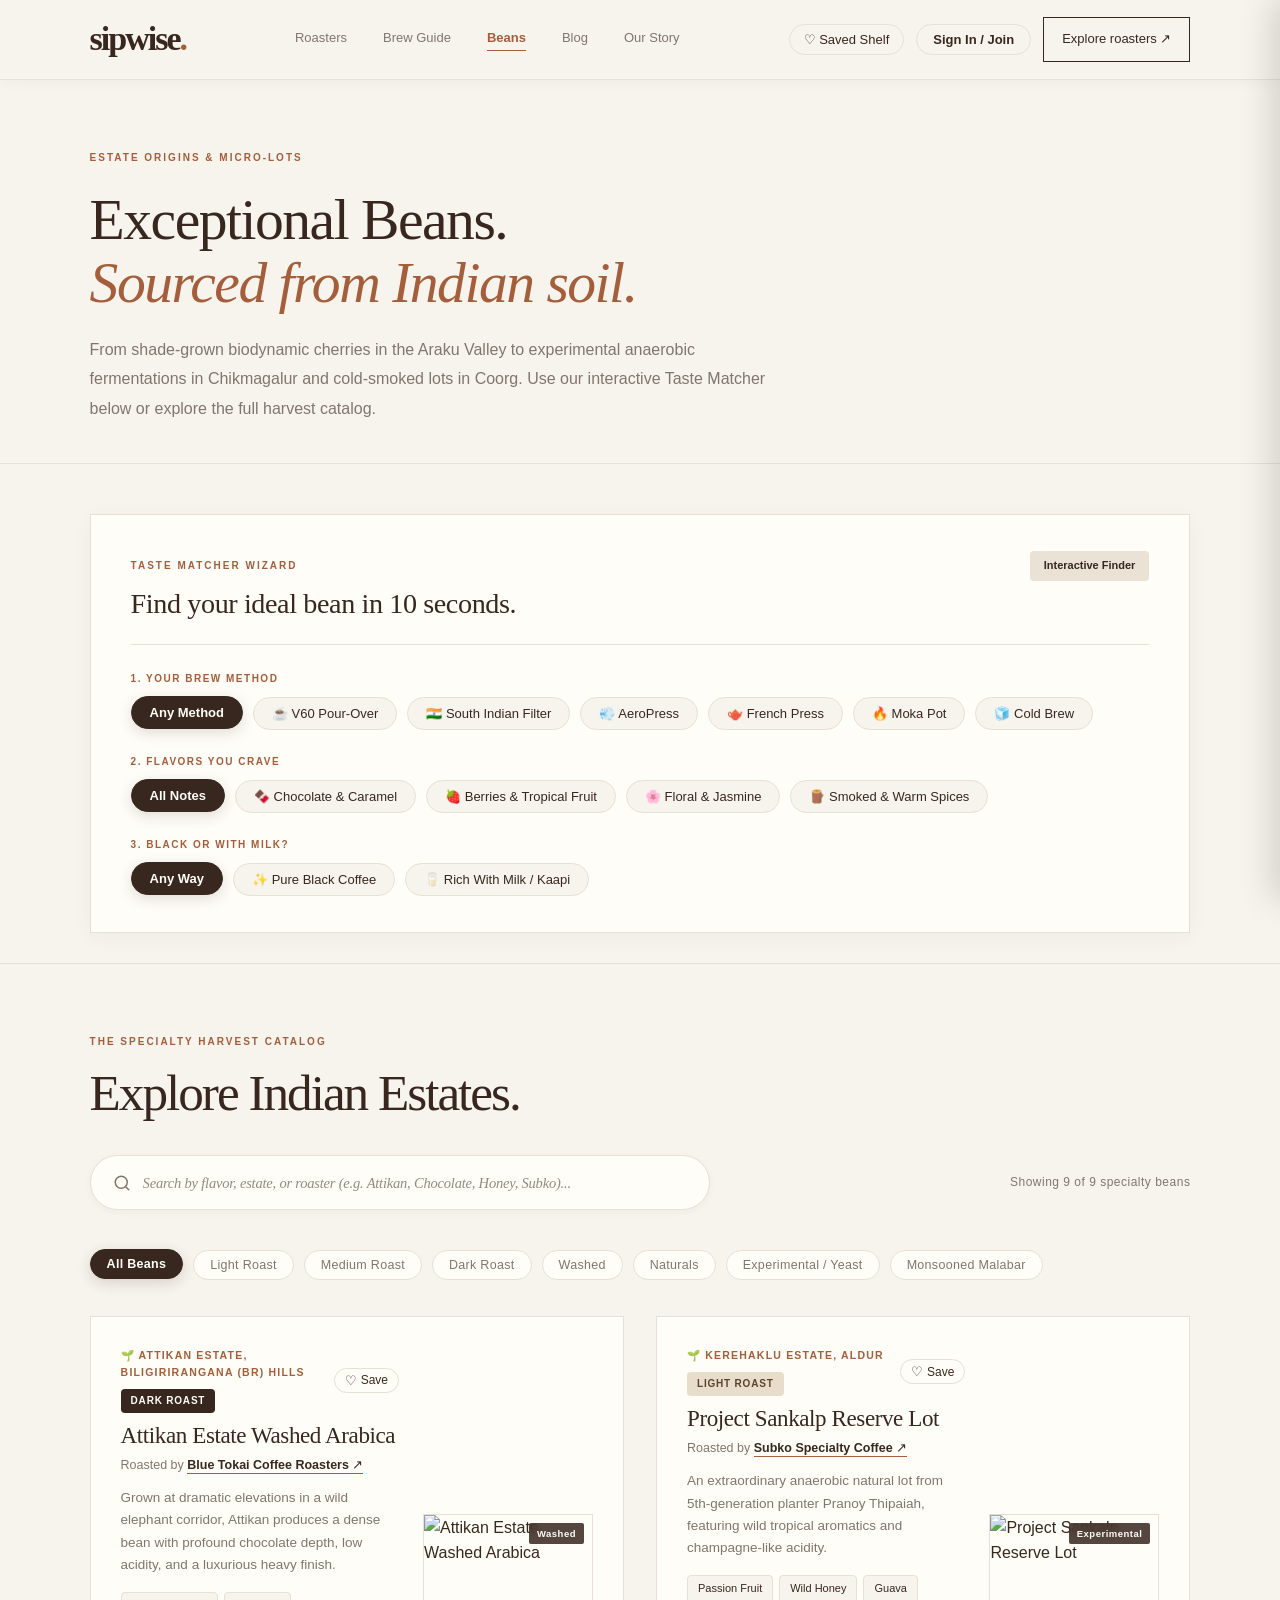
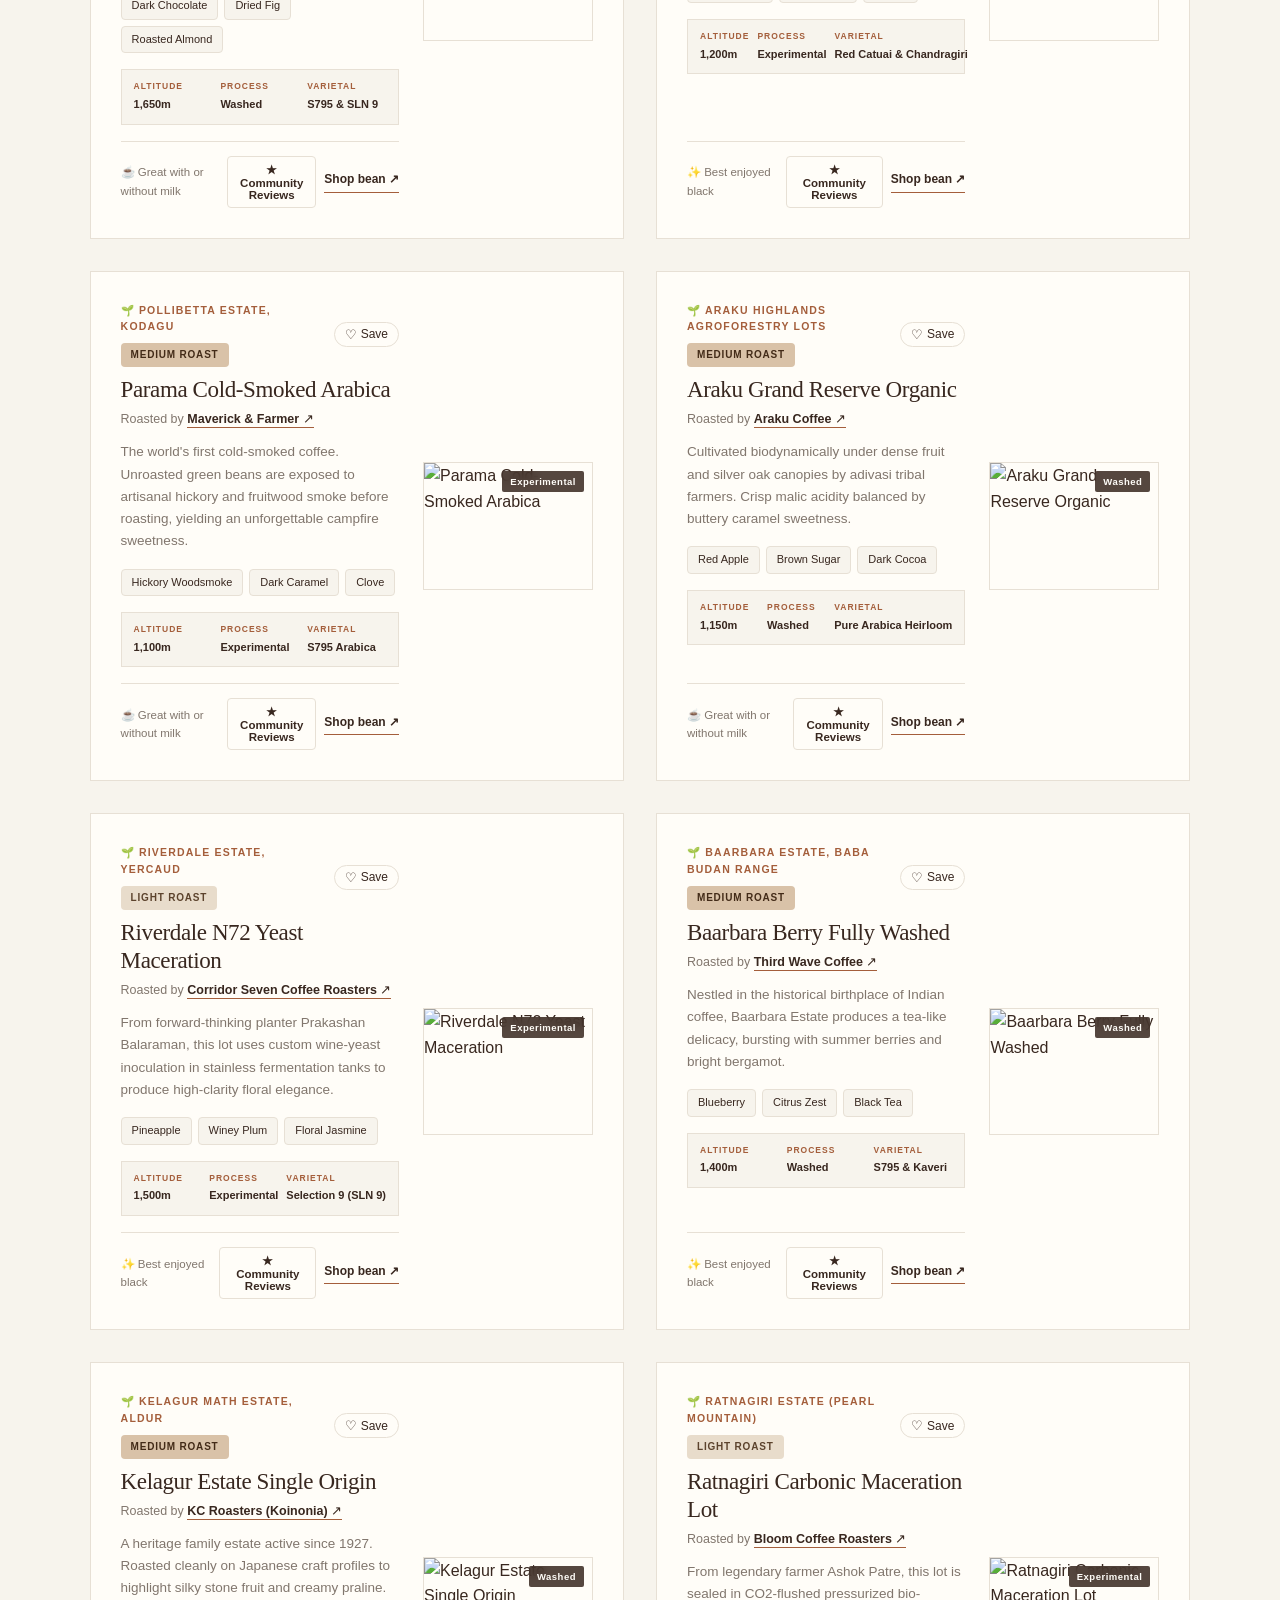
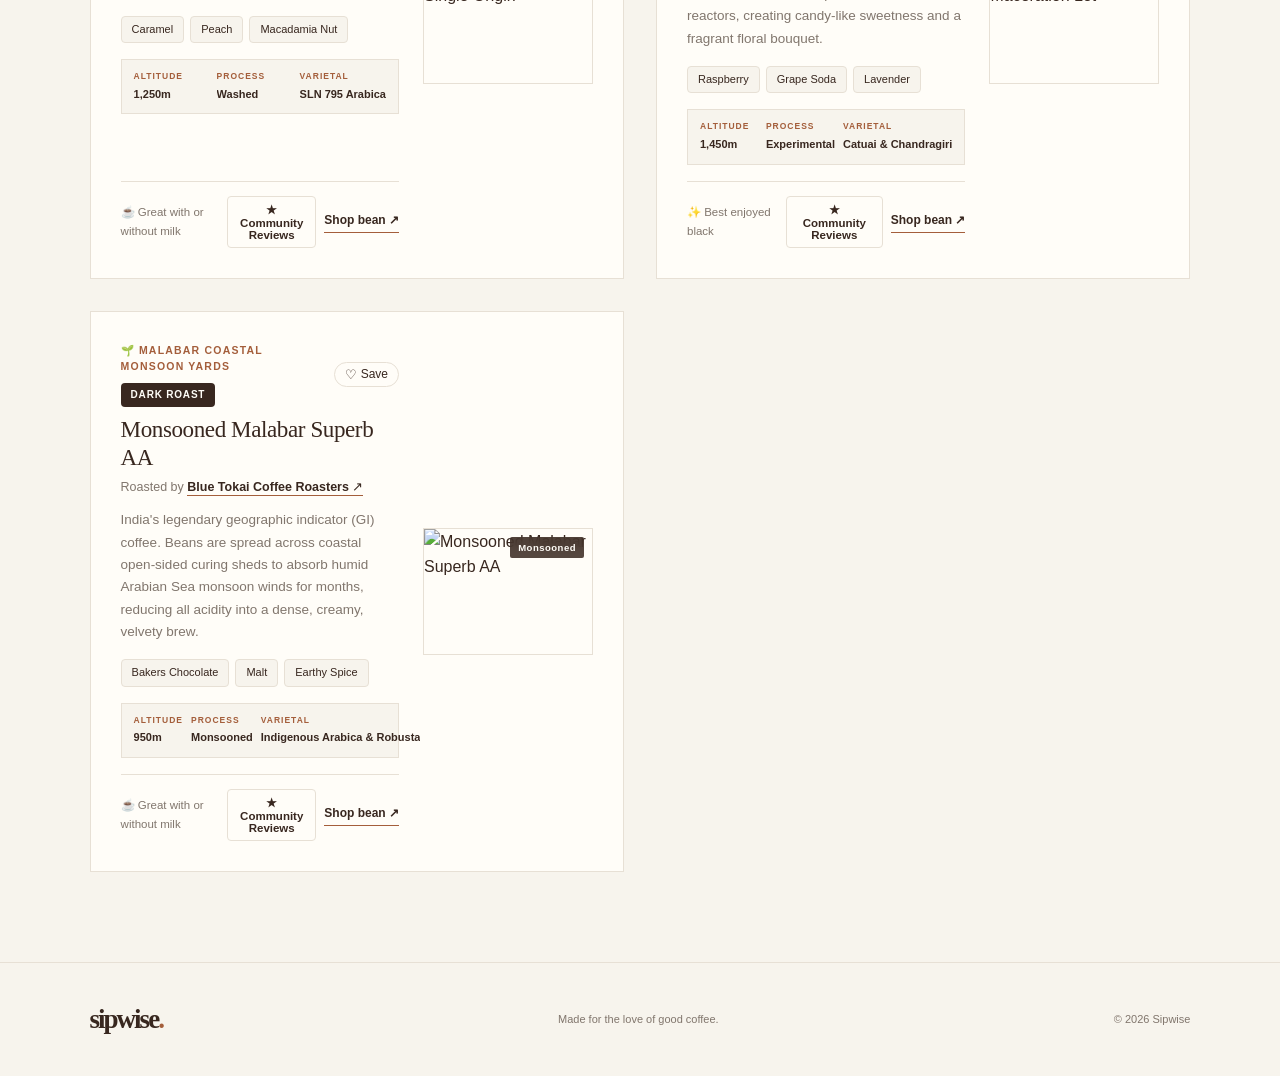
==== commit a37038ec: "feat: add user accounts, saved recommendations shelf, community reviews, and editorial blog" ====
--- a/beans.html
+++ b/beans.html
@@ -11,7 +11,11 @@
         content="Explore curated Indian specialty coffee beans, single estate harvests, and use our interactive Taste Matcher to find the perfect bean for your brew method."
     >
 
-    <link rel="stylesheet" href="css/style.css?v=15">
+    <link rel="stylesheet" href="css/style.css?v=16">
+    <script src="js/config.js?v=16" defer></script>
+    <script src="js/auth.js?v=16" defer></script>
+    <script src="js/bookmarks.js?v=16" defer></script>
+    <script src="js/reviews.js?v=16" defer></script>
 </head>
 
 <body>
@@ -24,10 +28,17 @@
             <a href="index.html#roasters">Roasters</a>
             <a href="brew-guide.html">Brew Guide</a>
             <a href="beans.html" class="active-nav">Beans</a>
+            <a href="blog.html">Blog</a>
             <a href="index.html#about">Our Story</a>
         </nav>
 
-        <a href="index.html#coffee" class="nav-button">Explore roasters ↗</a>
+        <div class="nav-actions">
+            <button type="button" class="nav-shelf-btn" onclick="SipwiseBookmarks.openShelfDrawer()" title="View saved items">
+                ♡ Saved Shelf
+            </button>
+            <div class="nav-auth-container"></div>
+            <a href="index.html#coffee" class="nav-button">Explore roasters ↗</a>
+        </div>
     </header>
 
 
--- a/css/style.css
+++ b/css/style.css
@@ -2264,3 +2264,1278 @@
         font-size: 36px;
     }
 }
+
+
+/* ==============================================================================
+   10. Sipwise Auth, Saved Shelf, Reviews & Editorial Blog
+   ============================================================================== */
+
+/* Navbar Actions & Auth Pill */
+.nav-actions {
+    display: flex;
+    align-items: center;
+    gap: 12px;
+}
+
+.nav-shelf-btn {
+    background: transparent;
+    border: 1px solid var(--border);
+    padding: 7px 14px;
+    font-size: 13px;
+    font-weight: 500;
+    color: var(--brown);
+    border-radius: 999px;
+    cursor: pointer;
+    display: inline-flex;
+    align-items: center;
+    gap: 6px;
+    font-family: inherit;
+    transition: all 0.2s ease;
+}
+
+.nav-shelf-btn:hover {
+    border-color: var(--accent);
+    color: var(--accent);
+    background: #ffffff;
+}
+
+.nav-signin-btn {
+    background: var(--cream);
+    border: 1px solid var(--border);
+    padding: 7px 16px;
+    font-size: 13px;
+    font-weight: 600;
+    color: var(--brown);
+    border-radius: 999px;
+    cursor: pointer;
+    font-family: inherit;
+    transition: all 0.2s ease;
+}
+
+.nav-signin-btn:hover {
+    background: var(--brown);
+    color: var(--paper);
+    border-color: var(--brown);
+}
+
+.user-menu-wrapper {
+    position: relative;
+}
+
+.user-profile-pill {
+    display: flex;
+    align-items: center;
+    gap: 8px;
+    background: var(--cream);
+    border: 1px solid var(--border);
+    padding: 4px 12px 4px 5px;
+    border-radius: 999px;
+    cursor: pointer;
+    font-family: inherit;
+    transition: all 0.2s ease;
+}
+
+.user-profile-pill:hover {
+    border-color: var(--brown);
+}
+
+.user-avatar-badge {
+    width: 26px;
+    height: 26px;
+    border-radius: 50%;
+    background: var(--brown);
+    color: var(--paper);
+    font-size: 11px;
+    font-weight: bold;
+    display: flex;
+    align-items: center;
+    justify-content: center;
+}
+
+.user-name-label {
+    font-size: 13px;
+    font-weight: 600;
+    color: var(--brown);
+}
+
+.menu-carret {
+    font-size: 10px;
+    color: var(--muted);
+}
+
+/* User Dropdown Menu */
+.user-dropdown-menu {
+    position: absolute;
+    top: calc(100% + 8px);
+    right: 0;
+    width: 240px;
+    background: var(--paper);
+    border: 1px solid var(--border);
+    border-radius: 6px;
+    box-shadow: 0 10px 30px rgba(56, 39, 31, 0.12);
+    display: none;
+    flex-direction: column;
+    z-index: 1000;
+    overflow: hidden;
+}
+
+.user-dropdown-menu.is-open {
+    display: flex;
+}
+
+.user-dropdown-header {
+    padding: 14px 16px;
+    background: var(--cream);
+}
+
+.drop-user-name {
+    font-weight: bold;
+    font-size: 14px;
+    color: var(--brown);
+}
+
+.drop-user-email {
+    font-size: 12px;
+    color: var(--muted);
+    margin-top: 2px;
+}
+
+.drop-user-brew {
+    font-size: 11px;
+    color: var(--accent);
+    margin-top: 6px;
+    font-weight: 500;
+}
+
+.user-dropdown-divider {
+    height: 1px;
+    background: var(--border);
+}
+
+.drop-menu-item {
+    display: flex;
+    justify-content: space-between;
+    align-items: center;
+    width: 100%;
+    padding: 12px 16px;
+    background: transparent;
+    border: none;
+    font-family: inherit;
+    font-size: 13px;
+    color: var(--brown);
+    cursor: pointer;
+    text-align: left;
+    transition: background 0.15s ease;
+}
+
+.drop-menu-item:hover {
+    background: var(--cream);
+}
+
+.drop-menu-item.sign-out-item {
+    color: #9c3c2b;
+}
+
+.shelf-count-badge {
+    background: var(--accent);
+    color: var(--paper);
+    padding: 1px 7px;
+    border-radius: 12px;
+    font-size: 11px;
+    font-weight: bold;
+}
+
+/* Modals Overlay & Dialogs */
+.sipwise-modal-overlay {
+    position: fixed;
+    inset: 0;
+    background: rgba(30, 20, 15, 0.65);
+    backdrop-filter: blur(4px);
+    display: none;
+    align-items: center;
+    justify-content: center;
+    z-index: 2500;
+    padding: 20px;
+}
+
+.sipwise-modal-overlay.is-visible {
+    display: flex;
+}
+
+.sipwise-modal-dialog {
+    background: var(--paper);
+    border: 1px solid var(--border);
+    width: 100%;
+    max-width: 480px;
+    padding: 36px 32px;
+    position: relative;
+    border-radius: 4px;
+    box-shadow: 0 16px 40px rgba(0, 0, 0, 0.2);
+    animation: modalSlideUp 0.25s ease-out;
+}
+
+@keyframes modalSlideUp {
+    from {
+        opacity: 0;
+        transform: translateY(16px);
+    }
+    to {
+        opacity: 1;
+        transform: translateY(0);
+    }
+}
+
+.modal-close-btn {
+    position: absolute;
+    top: 18px;
+    right: 18px;
+    background: transparent;
+    border: none;
+    font-size: 16px;
+    color: var(--muted);
+    cursor: pointer;
+    padding: 6px;
+    line-height: 1;
+}
+
+.modal-close-btn:hover {
+    color: var(--brown);
+}
+
+.auth-modal-header {
+    margin-bottom: 24px;
+}
+
+.auth-brand-badge {
+    font-size: 10px;
+    font-weight: bold;
+    letter-spacing: 1.5px;
+    color: var(--accent);
+    text-transform: uppercase;
+    display: inline-block;
+    margin-bottom: 6px;
+}
+
+.auth-modal-header h2 {
+    font-family: Georgia, "Times New Roman", serif;
+    font-size: 24px;
+    color: var(--brown);
+    margin-bottom: 6px;
+}
+
+.auth-modal-sub {
+    font-size: 13.5px;
+    color: var(--muted);
+    line-height: 1.5;
+}
+
+.auth-tabs-bar {
+    display: flex;
+    border-bottom: 1px solid var(--border);
+    margin-bottom: 22px;
+}
+
+.auth-tab-btn {
+    flex: 1;
+    background: transparent;
+    border: none;
+    padding: 10px 0;
+    font-family: inherit;
+    font-size: 13.5px;
+    font-weight: 600;
+    color: var(--muted);
+    cursor: pointer;
+    border-bottom: 2px solid transparent;
+    transition: all 0.2s ease;
+}
+
+.auth-tab-btn.active {
+    color: var(--brown);
+    border-bottom-color: var(--accent);
+}
+
+.auth-form-content {
+    display: flex;
+    flex-direction: column;
+    gap: 16px;
+}
+
+.auth-field-group {
+    display: flex;
+    flex-direction: column;
+    gap: 6px;
+}
+
+.auth-field-group label {
+    font-size: 11px;
+    font-weight: bold;
+    letter-spacing: 0.5px;
+    text-transform: uppercase;
+    color: var(--brown);
+}
+
+.auth-field-group input,
+.auth-field-group select {
+    padding: 11px 14px;
+    border: 1px solid var(--border);
+    border-radius: 4px;
+    font-family: inherit;
+    font-size: 14px;
+    color: var(--brown);
+    background: #ffffff;
+    outline: none;
+    transition: border 0.2s ease;
+}
+
+.auth-field-group input:focus,
+.auth-field-group select:focus {
+    border-color: var(--accent);
+}
+
+.auth-submit-btn {
+    background: var(--brown);
+    color: var(--paper);
+    border: none;
+    padding: 13px;
+    font-family: inherit;
+    font-size: 14px;
+    font-weight: 600;
+    border-radius: 2px;
+    cursor: pointer;
+    margin-top: 6px;
+    transition: background 0.2s ease;
+}
+
+.auth-submit-btn:hover {
+    background: var(--accent);
+}
+
+.demo-account-hint {
+    margin-top: 14px;
+    padding-top: 14px;
+    border-top: 1px dashed var(--border);
+    display: flex;
+    align-items: center;
+    justify-content: space-between;
+    font-size: 11.5px;
+    color: var(--muted);
+}
+
+.demo-fill-btn {
+    background: transparent;
+    border: 1px solid var(--border);
+    border-radius: 4px;
+    padding: 4px 10px;
+    font-size: 11px;
+    font-family: inherit;
+    cursor: pointer;
+    color: var(--accent);
+    font-weight: 600;
+}
+
+.demo-fill-btn:hover {
+    background: var(--cream);
+    border-color: var(--accent);
+}
+
+.auth-alert-box {
+    padding: 10px 14px;
+    border-radius: 4px;
+    font-size: 13px;
+    margin-bottom: 16px;
+}
+
+.auth-alert-box.error {
+    background: #fdf0ed;
+    color: #9c3c2b;
+    border: 1px solid #f2cfc7;
+}
+
+/* Toast Message */
+.sipwise-toast {
+    position: fixed;
+    bottom: 24px;
+    right: 24px;
+    background: var(--brown);
+    color: var(--paper);
+    padding: 12px 20px;
+    border-radius: 4px;
+    font-size: 13.5px;
+    font-weight: 500;
+    box-shadow: 0 8px 24px rgba(0, 0, 0, 0.25);
+    z-index: 3000;
+    opacity: 0;
+    transform: translateY(12px);
+    pointer-events: none;
+    transition: all 0.25s ease;
+}
+
+.sipwise-toast.is-visible {
+    opacity: 1;
+    transform: translateY(0);
+}
+
+/* Bookmark Buttons */
+.btn-bookmark {
+    background: transparent;
+    border: 1px solid var(--border);
+    border-radius: 999px;
+    padding: 4px 10px;
+    font-size: 12px;
+    color: var(--brown);
+    cursor: pointer;
+    font-family: inherit;
+    display: inline-flex;
+    align-items: center;
+    gap: 4px;
+    transition: all 0.2s ease;
+}
+
+.btn-bookmark:hover {
+    border-color: var(--accent);
+    color: var(--accent);
+    background: #ffffff;
+}
+
+.btn-bookmark.is-saved {
+    background: #fdf2ed;
+    border-color: var(--accent);
+    color: var(--accent);
+    font-weight: bold;
+}
+
+.heart-icon {
+    font-size: 13px;
+}
+
+/* Slide-Over Saved Shelf Drawer */
+.shelf-overlay {
+    position: fixed;
+    inset: 0;
+    background: rgba(30, 20, 15, 0.5);
+    backdrop-filter: blur(2px);
+    z-index: 2200;
+    display: none;
+}
+
+.shelf-overlay.is-visible {
+    display: block;
+}
+
+.shelf-drawer {
+    position: fixed;
+    top: 0;
+    right: 0;
+    width: 440px;
+    max-width: 90vw;
+    height: 100vh;
+    background: var(--paper);
+    box-shadow: -8px 0 32px rgba(0, 0, 0, 0.15);
+    z-index: 2300;
+    transform: translateX(100%);
+    transition: transform 0.3s cubic-bezier(0.16, 1, 0.3, 1);
+    display: flex;
+    flex-direction: column;
+}
+
+.shelf-drawer.is-open {
+    transform: translateX(0);
+}
+
+.shelf-header {
+    padding: 24px 28px;
+    border-bottom: 1px solid var(--border);
+    display: flex;
+    justify-content: space-between;
+    align-items: flex-start;
+}
+
+.shelf-header h2 {
+    font-family: Georgia, "Times New Roman", serif;
+    font-size: 24px;
+    color: var(--brown);
+    margin-top: 4px;
+}
+
+.drawer-close-btn {
+    background: transparent;
+    border: none;
+    font-size: 18px;
+    color: var(--muted);
+    cursor: pointer;
+    padding: 4px;
+}
+
+.drawer-close-btn:hover {
+    color: var(--brown);
+}
+
+.shelf-filter-chips {
+    padding: 12px 28px;
+    background: var(--cream);
+    border-bottom: 1px solid var(--border);
+    display: flex;
+    gap: 8px;
+    overflow-x: auto;
+}
+
+.shelf-chip {
+    padding: 5px 12px;
+    background: transparent;
+    border: 1px solid var(--border);
+    border-radius: 999px;
+    font-size: 12px;
+    color: var(--brown);
+    cursor: pointer;
+    white-space: nowrap;
+    font-family: inherit;
+    transition: all 0.15s ease;
+}
+
+.shelf-chip.active {
+    background: var(--brown);
+    color: var(--paper);
+    border-color: var(--brown);
+    font-weight: 600;
+}
+
+.shelf-content-body {
+    flex: 1;
+    overflow-y: auto;
+    padding: 24px 28px;
+    display: flex;
+    flex-direction: column;
+    gap: 14px;
+}
+
+.shelf-empty-state {
+    text-align: center;
+    padding: 60px 20px;
+    display: flex;
+    flex-direction: column;
+    align-items: center;
+    gap: 10px;
+}
+
+.shelf-empty-state .empty-icon {
+    font-size: 44px;
+}
+
+.shelf-empty-state h3 {
+    font-family: Georgia, "Times New Roman", serif;
+    font-size: 20px;
+    color: var(--brown);
+}
+
+.shelf-empty-state p {
+    font-size: 13.5px;
+    color: var(--muted);
+    line-height: 1.5;
+    max-width: 280px;
+}
+
+.shelf-item-card {
+    background: var(--cream);
+    border: 1px solid var(--border);
+    border-radius: 4px;
+    padding: 16px;
+    display: flex;
+    justify-content: space-between;
+    align-items: center;
+    gap: 14px;
+    transition: all 0.2s ease;
+}
+
+.shelf-item-card:hover {
+    border-color: var(--accent);
+    background: #ffffff;
+}
+
+.shelf-type-tag {
+    font-size: 10px;
+    font-weight: bold;
+    color: var(--accent);
+    text-transform: uppercase;
+    letter-spacing: 0.5px;
+}
+
+.shelf-item-meta h4 {
+    font-family: Georgia, "Times New Roman", serif;
+    font-size: 16px;
+    color: var(--brown);
+    margin: 3px 0 2px;
+}
+
+.shelf-item-sub {
+    font-size: 12px;
+    color: var(--muted);
+}
+
+.shelf-item-actions {
+    display: flex;
+    align-items: center;
+    gap: 10px;
+}
+
+.shelf-view-link {
+    font-size: 12px;
+    font-weight: 600;
+    color: var(--accent);
+    text-decoration: none;
+    padding: 5px 10px;
+    border: 1px solid var(--border);
+    border-radius: 4px;
+    background: var(--paper);
+}
+
+.shelf-view-link:hover {
+    background: var(--brown);
+    color: var(--paper);
+    border-color: var(--brown);
+}
+
+.shelf-remove-btn {
+    background: transparent;
+    border: none;
+    color: var(--muted);
+    font-size: 14px;
+    cursor: pointer;
+    padding: 4px;
+}
+
+.shelf-remove-btn:hover {
+    color: #9c3c2b;
+}
+
+/* ==============================================================================
+   Community Reviews & Ratings Component
+   ============================================================================== */
+
+.community-reviews-widget {
+    margin-top: 32px;
+    padding-top: 28px;
+    border-top: 1px solid var(--border);
+}
+
+.reviews-header-bar {
+    display: flex;
+    justify-content: space-between;
+    align-items: center;
+    margin-bottom: 20px;
+}
+
+.rating-overview {
+    display: flex;
+    align-items: center;
+    gap: 14px;
+}
+
+.rating-number {
+    font-family: Georgia, "Times New Roman", serif;
+    font-size: 38px;
+    font-weight: normal;
+    color: var(--brown);
+    line-height: 1;
+}
+
+.rating-stars-wrap {
+    display: flex;
+    flex-direction: column;
+    gap: 3px;
+}
+
+.stars-gold {
+    color: #d48b38;
+    font-size: 16px;
+    letter-spacing: 2px;
+}
+
+.reviews-count-text {
+    font-size: 12px;
+    color: var(--muted);
+}
+
+.write-review-btn {
+    background: var(--cream);
+    border: 1px solid var(--border);
+    padding: 8px 16px;
+    font-size: 12.5px;
+    font-weight: 600;
+    color: var(--brown);
+    border-radius: 4px;
+    cursor: pointer;
+    font-family: inherit;
+    transition: all 0.2s ease;
+}
+
+.write-review-btn:hover {
+    background: var(--brown);
+    color: var(--paper);
+    border-color: var(--brown);
+}
+
+/* Review Submission Form */
+.review-form-card {
+    background: var(--cream);
+    border: 1px solid var(--border);
+    padding: 24px;
+    border-radius: 4px;
+    margin-bottom: 24px;
+}
+
+.form-title-row {
+    display: flex;
+    justify-content: space-between;
+    align-items: center;
+    margin-bottom: 16px;
+}
+
+.form-title-row h4 {
+    font-family: Georgia, "Times New Roman", serif;
+    font-size: 18px;
+    color: var(--brown);
+}
+
+.form-close-x {
+    background: transparent;
+    border: none;
+    font-size: 14px;
+    color: var(--muted);
+    cursor: pointer;
+}
+
+.review-field {
+    display: flex;
+    flex-direction: column;
+    gap: 6px;
+    margin-bottom: 14px;
+}
+
+.review-field label {
+    font-size: 11px;
+    font-weight: bold;
+    letter-spacing: 0.5px;
+    color: var(--brown);
+    text-transform: uppercase;
+}
+
+.star-rating-picker {
+    display: flex;
+    gap: 6px;
+}
+
+.star-pick {
+    font-size: 26px;
+    color: #d1c7bc;
+    cursor: pointer;
+    transition: color 0.15s ease;
+}
+
+.star-pick.active,
+.star-pick:hover {
+    color: #d48b38;
+}
+
+.review-field input,
+.review-field select,
+.review-field textarea {
+    padding: 10px 12px;
+    border: 1px solid var(--border);
+    border-radius: 4px;
+    font-family: inherit;
+    font-size: 13.5px;
+    color: var(--brown);
+    background: #ffffff;
+    outline: none;
+}
+
+.flavor-tag-picker {
+    display: flex;
+    flex-wrap: wrap;
+    gap: 6px;
+}
+
+.tag-opt {
+    background: var(--paper);
+    border: 1px solid var(--border);
+    border-radius: 20px;
+    padding: 4px 12px;
+    font-size: 11.5px;
+    color: var(--brown);
+    cursor: pointer;
+    font-family: inherit;
+    transition: all 0.15s ease;
+}
+
+.tag-opt.active {
+    background: var(--brown);
+    color: var(--paper);
+    border-color: var(--brown);
+    font-weight: 600;
+}
+
+.form-action-row {
+    display: flex;
+    gap: 10px;
+    margin-top: 18px;
+}
+
+.submit-review-btn {
+    background: var(--brown);
+    color: var(--paper);
+    border: none;
+    padding: 10px 18px;
+    font-size: 13px;
+    font-weight: 600;
+    border-radius: 2px;
+    cursor: pointer;
+    font-family: inherit;
+}
+
+.submit-review-btn:hover {
+    background: var(--accent);
+}
+
+.cancel-review-btn {
+    background: transparent;
+    border: 1px solid var(--border);
+    color: var(--muted);
+    padding: 10px 16px;
+    font-size: 13px;
+    cursor: pointer;
+    border-radius: 2px;
+    font-family: inherit;
+}
+
+/* Reviews List */
+.reviews-list-stream {
+    display: flex;
+    flex-direction: column;
+    gap: 16px;
+}
+
+.no-reviews-note {
+    font-size: 13px;
+    color: var(--muted);
+    font-style: italic;
+    padding: 16px 0;
+}
+
+.single-review-card {
+    background: var(--paper);
+    border: 1px solid var(--border);
+    padding: 18px 20px;
+    border-radius: 4px;
+}
+
+.review-card-top {
+    display: flex;
+    justify-content: space-between;
+    align-items: flex-start;
+    margin-bottom: 10px;
+}
+
+.reviewer-info {
+    display: flex;
+    align-items: center;
+    gap: 12px;
+}
+
+.reviewer-avatar {
+    width: 34px;
+    height: 34px;
+    background: #eae2d5;
+    color: var(--brown);
+    border-radius: 50%;
+    display: flex;
+    align-items: center;
+    justify-content: center;
+    font-size: 12px;
+    font-weight: bold;
+}
+
+.reviewer-name-row {
+    display: flex;
+    align-items: center;
+    gap: 8px;
+}
+
+.reviewer-name-row strong {
+    font-size: 13.5px;
+    color: var(--brown);
+}
+
+.verified-buyer-badge {
+    font-size: 10.5px;
+    color: #2b7a4b;
+    background: #edf7f0;
+    padding: 1px 7px;
+    border-radius: 3px;
+    font-weight: 600;
+}
+
+.review-meta-line {
+    display: flex;
+    align-items: center;
+    gap: 8px;
+    font-size: 11.5px;
+    color: var(--muted);
+    margin-top: 3px;
+}
+
+.review-stars-gold {
+    color: #d48b38;
+    letter-spacing: 1px;
+}
+
+.review-gear-tag {
+    color: var(--accent);
+    font-weight: 500;
+}
+
+.review-headline {
+    font-family: Georgia, "Times New Roman", serif;
+    font-size: 15px;
+    color: var(--brown);
+    margin-bottom: 6px;
+}
+
+.review-body-text {
+    font-size: 13px;
+    color: var(--brown);
+    line-height: 1.55;
+}
+
+.review-tags-row {
+    display: flex;
+    flex-wrap: wrap;
+    gap: 6px;
+    margin-top: 10px;
+}
+
+.review-chip {
+    background: var(--cream);
+    border: 1px solid var(--border);
+    padding: 2px 8px;
+    border-radius: 12px;
+    font-size: 10.5px;
+    color: var(--muted);
+}
+
+/* ==============================================================================
+   Editorial Blog Tab Styling (blog.html)
+   ============================================================================== */
+
+.blog-hero {
+    padding: 60px 7% 40px;
+    background: var(--cream);
+    border-bottom: 1px solid var(--border);
+}
+
+.blog-hero h1 {
+    font-family: Georgia, "Times New Roman", serif;
+    font-size: clamp(34px, 4vw, 54px);
+    font-weight: normal;
+    letter-spacing: -1px;
+    line-height: 1.1;
+    color: var(--brown);
+    margin: 8px 0 16px;
+}
+
+.blog-hero h1 span {
+    color: var(--accent);
+}
+
+.blog-hero-desc {
+    font-size: 15px;
+    color: var(--muted);
+    max-width: 680px;
+    line-height: 1.6;
+    margin-bottom: 32px;
+}
+
+.blog-filter-bar {
+    display: flex;
+    align-items: center;
+    gap: 14px;
+    flex-wrap: wrap;
+}
+
+.filter-lead-label {
+    font-size: 11px;
+    font-weight: bold;
+    letter-spacing: 1px;
+    color: var(--accent);
+    text-transform: uppercase;
+}
+
+.blog-filter-chips {
+    display: flex;
+    flex-wrap: wrap;
+    gap: 8px;
+}
+
+.blog-filter-btn {
+    padding: 7px 16px;
+    background: var(--paper);
+    border: 1px solid var(--border);
+    border-radius: 999px;
+    font-family: inherit;
+    font-size: 12.5px;
+    color: var(--brown);
+    cursor: pointer;
+    transition: all 0.2s ease;
+}
+
+.blog-filter-btn:hover {
+    border-color: var(--accent);
+    color: var(--accent);
+}
+
+.blog-filter-btn.active {
+    background: var(--brown);
+    color: var(--paper);
+    border-color: var(--brown);
+    font-weight: 600;
+}
+
+.blog-grid-section {
+    padding: 60px 7%;
+    max-width: 1400px;
+    margin: 0 auto;
+}
+
+.blog-grid {
+    display: grid;
+    grid-template-columns: repeat(2, 1fr);
+    gap: 36px;
+}
+
+.blog-card {
+    background: var(--paper);
+    border: 1px solid var(--border);
+    border-radius: 4px;
+    overflow: hidden;
+    display: flex;
+    flex-direction: column;
+    box-shadow: 0 4px 16px rgba(56, 39, 31, 0.04);
+    transition: transform 0.2s ease, box-shadow 0.2s ease;
+}
+
+.blog-card:hover {
+    transform: translateY(-3px);
+    box-shadow: 0 8px 24px rgba(56, 39, 31, 0.08);
+}
+
+.blog-card-img-wrap {
+    position: relative;
+    aspect-ratio: 16 / 9;
+    overflow: hidden;
+    background: #eae2d5;
+}
+
+.blog-card-img-wrap img {
+    width: 100%;
+    height: 100%;
+    object-fit: cover;
+    transition: transform 0.3s ease;
+}
+
+.blog-card:hover .blog-card-img-wrap img {
+    transform: scale(1.03);
+}
+
+.blog-category-chip {
+    position: absolute;
+    top: 14px;
+    left: 14px;
+    background: var(--brown);
+    color: var(--paper);
+    padding: 4px 10px;
+    font-size: 10.5px;
+    font-weight: bold;
+    letter-spacing: 0.5px;
+    border-radius: 3px;
+    text-transform: uppercase;
+}
+
+.blog-card-content {
+    padding: 24px;
+    display: flex;
+    flex-direction: column;
+    flex: 1;
+}
+
+.blog-card-meta {
+    display: flex;
+    gap: 8px;
+    font-size: 12px;
+    color: var(--muted);
+    margin-bottom: 8px;
+}
+
+.blog-card h3 {
+    font-family: Georgia, "Times New Roman", serif;
+    font-size: 22px;
+    font-weight: normal;
+    color: var(--brown);
+    line-height: 1.25;
+    margin-bottom: 10px;
+}
+
+.blog-card-excerpt {
+    font-size: 13.5px;
+    color: var(--muted);
+    line-height: 1.6;
+    flex: 1;
+    margin-bottom: 20px;
+}
+
+.blog-card-footer {
+    display: flex;
+    justify-content: space-between;
+    align-items: center;
+    padding-top: 16px;
+    border-top: 1px solid var(--border);
+}
+
+.blog-author-tag {
+    font-size: 12px;
+    color: var(--brown);
+    font-weight: 500;
+}
+
+.read-story-btn {
+    background: transparent;
+    border: none;
+    font-family: inherit;
+    font-size: 13px;
+    font-weight: bold;
+    color: var(--accent);
+    cursor: pointer;
+    transition: transform 0.15s ease;
+}
+
+.read-story-btn:hover {
+    transform: translateX(2px);
+    text-decoration: underline;
+}
+
+/* Article Reader Modal */
+.blog-reader-dialog {
+    max-width: 720px;
+    max-height: 88vh;
+    overflow-y: auto;
+    padding: 44px 40px;
+}
+
+.article-reader-header {
+    border-bottom: 1px solid var(--border);
+    padding-bottom: 20px;
+    margin-bottom: 24px;
+}
+
+.article-reader-header h2 {
+    font-family: Georgia, "Times New Roman", serif;
+    font-size: clamp(26px, 3vw, 34px);
+    color: var(--brown);
+    line-height: 1.2;
+    margin: 8px 0 14px;
+}
+
+.article-byline {
+    display: flex;
+    align-items: center;
+    flex-wrap: wrap;
+    gap: 8px;
+    font-size: 12.5px;
+    color: var(--muted);
+}
+
+.article-dot {
+    color: var(--accent);
+}
+
+.article-reader-body {
+    font-size: 15px;
+    line-height: 1.8;
+    color: var(--brown);
+    display: flex;
+    flex-direction: column;
+    gap: 16px;
+}
+
+.article-reader-body h3 {
+    font-family: Georgia, "Times New Roman", serif;
+    font-size: 20px;
+    color: var(--brown);
+    margin-top: 16px;
+}
+
+.article-reader-body blockquote {
+    border-left: 3px solid var(--accent);
+    padding: 8px 18px;
+    font-family: Georgia, "Times New Roman", serif;
+    font-style: italic;
+    color: var(--accent);
+    font-size: 17px;
+    margin: 12px 0;
+}
+
+.article-reader-body ul {
+    padding-left: 20px;
+    display: flex;
+    flex-direction: column;
+    gap: 8px;
+}
+
+.article-reader-footer {
+    margin-top: 32px;
+    padding-top: 20px;
+    border-top: 1px solid var(--border);
+    display: flex;
+    justify-content: space-between;
+    align-items: center;
+}
+
+/* Responsive Overrides */
+@media (max-width: 860px) {
+    .blog-grid {
+        grid-template-columns: 1fr;
+    }
+
+    .shelf-drawer {
+        width: 100vw;
+        max-width: 100vw;
+    }
+
+    .blog-reader-dialog {
+        padding: 30px 20px;
+    }
+}
+
+
+.toggle-bean-reviews-btn {
+    background: transparent;
+    border: 1px solid var(--border);
+    border-radius: 4px;
+    padding: 6px 12px;
+    font-size: 11.5px;
+    font-weight: 600;
+    color: var(--brown);
+    cursor: pointer;
+    font-family: inherit;
+    transition: all 0.2s ease;
+}
+
+.toggle-bean-reviews-btn:hover {
+    border-color: var(--accent);
+    color: var(--accent);
+    background: #ffffff;
+}
+
+.bean-reviews-container {
+    margin-top: 18px;
+    padding-top: 14px;
+    border-top: 1px dashed var(--border);
+}
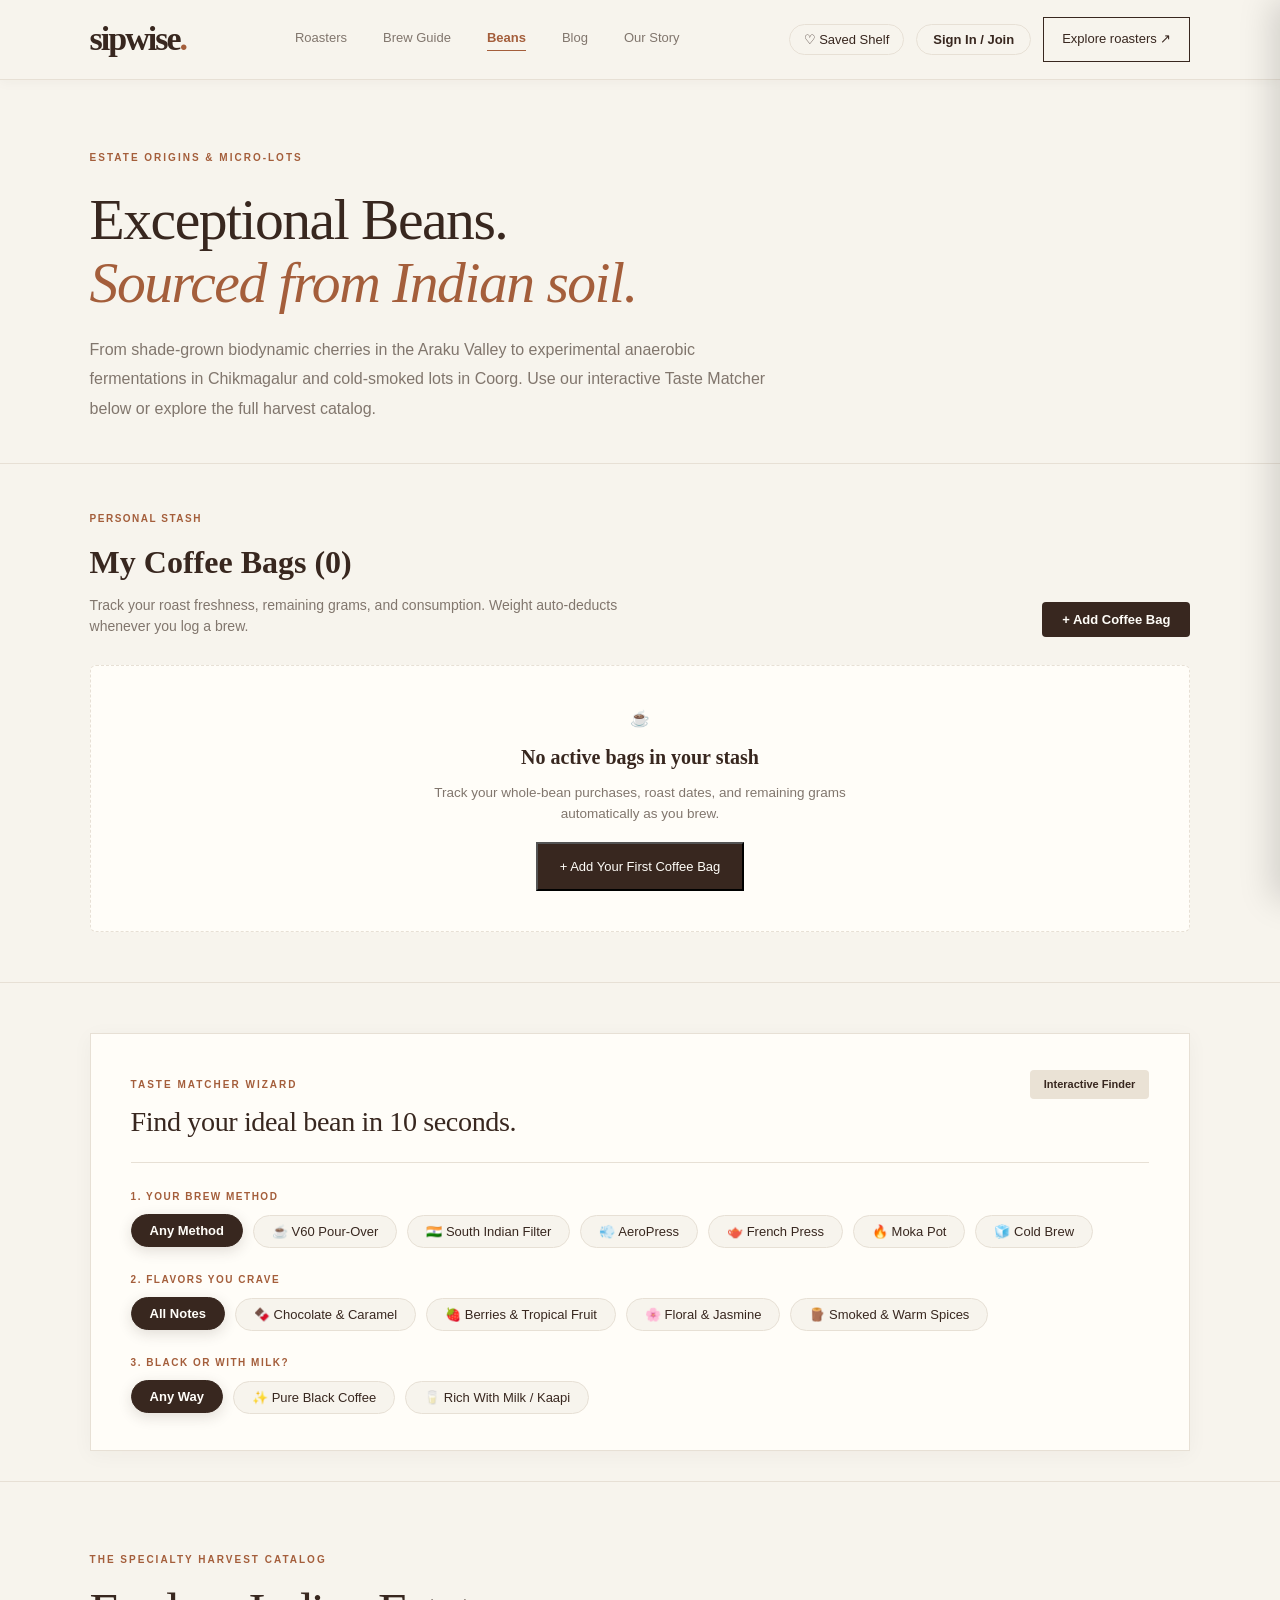
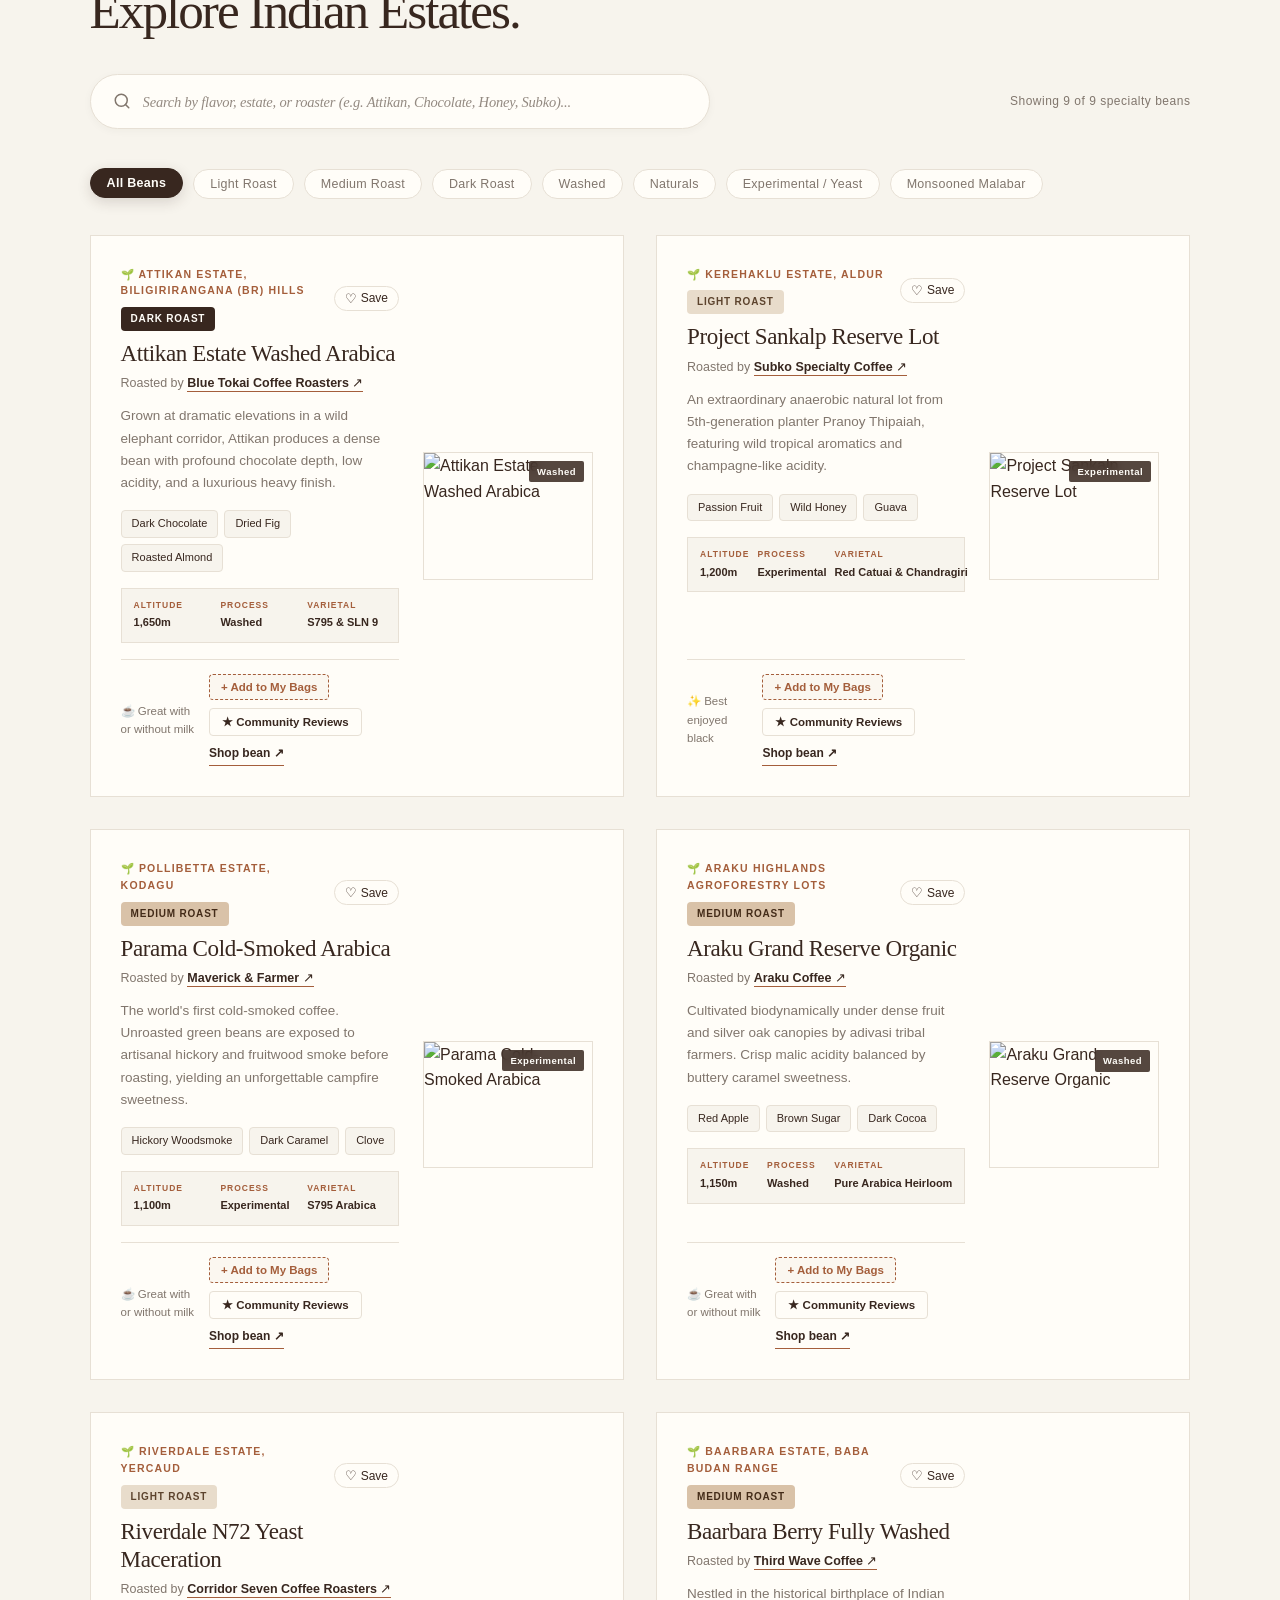
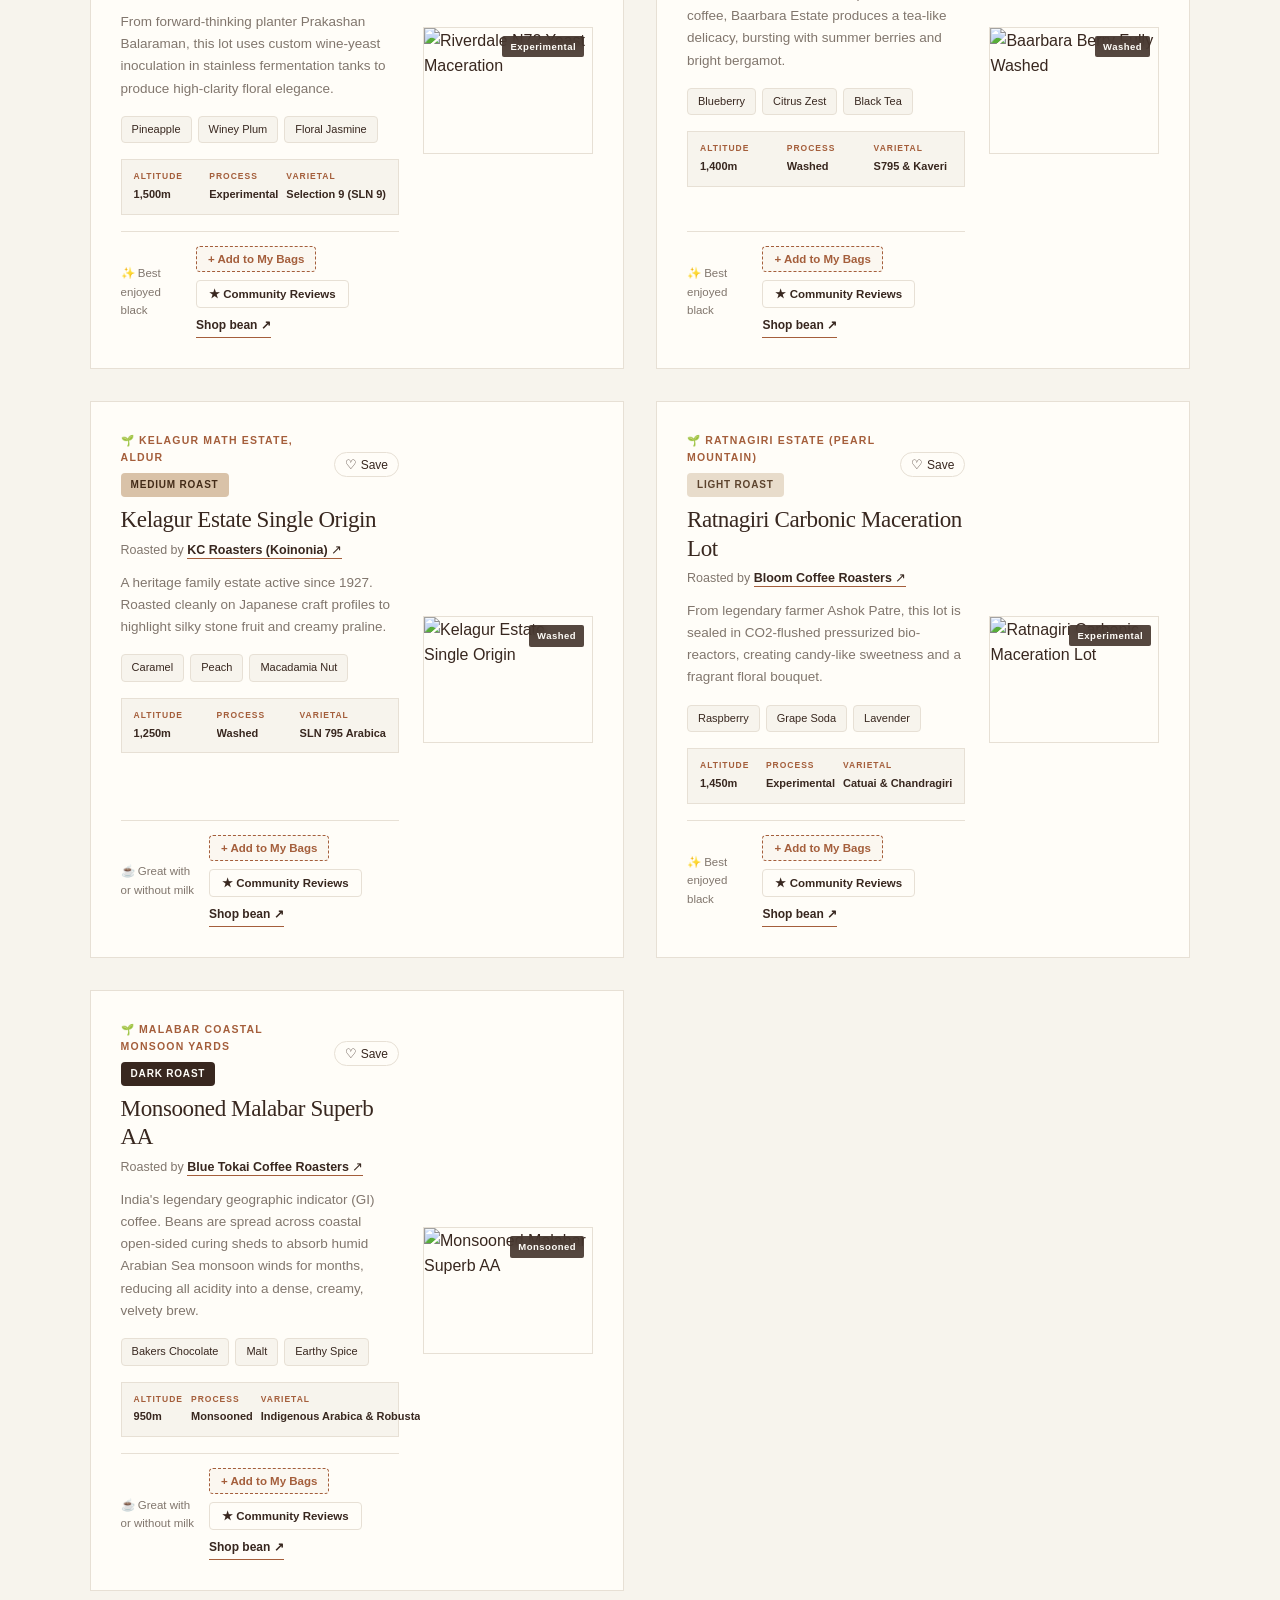
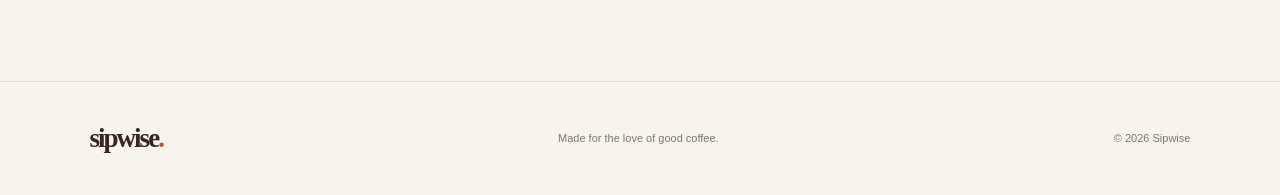
==== commit 8d47b701: "feat: implement coffee bags inventory with auto-deduct consumption and dashboard strip" ====
--- a/beans.html
+++ b/beans.html
@@ -11,11 +11,13 @@
         content="Explore curated Indian specialty coffee beans, single estate harvests, and use our interactive Taste Matcher to find the perfect bean for your brew method."
     >
 
-    <link rel="stylesheet" href="css/style.css?v=16">
-    <script src="js/config.js?v=16" defer></script>
-    <script src="js/auth.js?v=16" defer></script>
-    <script src="js/bookmarks.js?v=16" defer></script>
-    <script src="js/reviews.js?v=16" defer></script>
+    <link rel="stylesheet" href="css/style.css?v=18">
+    <script src="js/config.js?v=18" defer></script>
+    <script src="js/auth.js?v=18" defer></script>
+    <script src="js/inventory.js?v=18" defer></script>
+    <script src="js/bookmarks.js?v=18" defer></script>
+    <script src="js/journal.js?v=18" defer></script>
+    <script src="js/reviews.js?v=18" defer></script>
 </head>
 
 <body>
@@ -51,6 +53,27 @@
             <p class="beans-hero-desc">
                 From shade-grown biodynamic cherries in the Araku Valley to experimental anaerobic fermentations in Chikmagalur and cold-smoked lots in Coorg. Use our interactive Taste Matcher below or explore the full harvest catalog.
             </p>
+        </section>
+
+
+        <!-- My Coffee Bags Inventory Section -->
+        <section class="inventory-section" id="myBeansInventory">
+            <div class="inventory-container">
+                <div class="inventory-header">
+                    <div>
+                        <span class="auth-brand-badge">PERSONAL STASH</span>
+                        <h2>My Coffee Bags (<span class="inventory-count-badge">0</span>)</h2>
+                        <p class="inventory-subtitle">Track your roast freshness, remaining grams, and consumption. Weight auto-deducts whenever you log a brew.</p>
+                    </div>
+                    <button type="button" class="add-bag-btn" onclick="SipwiseInventory.openAddBagModal()">
+                        + Add Coffee Bag
+                    </button>
+                </div>
+
+                <div class="my-bags-grid" id="myBagsGrid">
+                    <!-- Rendered by js/inventory.js -->
+                </div>
+            </div>
         </section>
 
 
--- a/css/style.css
+++ b/css/style.css
@@ -2400,10 +2400,28 @@
     margin-top: 2px;
 }
 
+.drop-user-meta-line {
+    display: flex;
+    flex-wrap: wrap;
+    gap: 8px;
+    margin-top: 6px;
+    font-size: 11px;
+}
+
+.drop-user-city {
+    color: var(--brown);
+    font-weight: 600;
+}
+
 .drop-user-brew {
-    font-size: 11px;
-    color: var(--accent);
-    margin-top: 6px;
+    color: var(--accent);
+    font-weight: 500;
+}
+
+.drop-user-newsletter {
+    font-size: 10.5px;
+    color: var(--muted);
+    margin-top: 5px;
     font-weight: 500;
 }
 
@@ -2590,6 +2608,55 @@
 .auth-field-group input:focus,
 .auth-field-group select:focus {
     border-color: var(--accent);
+}
+
+.auth-field-group input.is-invalid {
+    border-color: #c94a29 !important;
+    background: #fffafa;
+}
+
+.auth-field-group input.is-valid {
+    border-color: #2b7a4b !important;
+}
+
+.field-error-hint {
+    font-size: 11.5px;
+    color: #c94a29;
+    margin-top: 2px;
+    display: none;
+    line-height: 1.3;
+}
+
+.field-error-hint.is-visible {
+    display: block;
+    animation: fadeInHint 0.15s ease-out;
+}
+
+@keyframes fadeInHint {
+    from { opacity: 0; transform: translateY(-2px); }
+    to { opacity: 1; transform: translateY(0); }
+}
+
+.auth-checkbox-group {
+    margin: 4px 0 2px;
+}
+
+.checkbox-label {
+    display: flex;
+    align-items: flex-start;
+    gap: 10px;
+    font-size: 12.5px;
+    color: var(--brown);
+    cursor: pointer;
+    line-height: 1.45;
+}
+
+.checkbox-label input[type="checkbox"] {
+    margin-top: 3px;
+    accent-color: var(--accent);
+    cursor: pointer;
+    width: 15px;
+    height: 15px;
 }
 
 .auth-submit-btn {
@@ -3133,6 +3200,26 @@
     justify-content: space-between;
     align-items: flex-start;
     margin-bottom: 10px;
+    gap: 12px;
+}
+
+.delete-review-btn {
+    background: transparent;
+    border: 1px solid #ebd3cd;
+    color: #9c3c2b;
+    border-radius: 4px;
+    padding: 3px 8px;
+    font-size: 11px;
+    font-weight: 600;
+    cursor: pointer;
+    font-family: inherit;
+    transition: all 0.15s ease;
+    white-space: nowrap;
+}
+
+.delete-review-btn:hover {
+    background: #fdf0ed;
+    border-color: #9c3c2b;
 }
 
 .reviewer-info {
@@ -3539,3 +3626,670 @@
     padding-top: 14px;
     border-top: 1px dashed var(--border);
 }
+
+
+/* ==============================================================================
+   11. Personal Tasting Journal & Cup Logger Styling
+   ============================================================================== */
+
+/* "Log This Cup to Journal" Button beneath Live Timer */
+.log-this-cup-btn {
+    width: 100%;
+    margin-top: 12px;
+    padding: 11px 16px;
+    background: #fbf7f0;
+    border: 1px dashed var(--accent);
+    color: var(--accent);
+    font-size: 13px;
+    font-weight: 600;
+    font-family: inherit;
+    border-radius: 4px;
+    cursor: pointer;
+    display: flex;
+    align-items: center;
+    justify-content: center;
+    gap: 8px;
+    transition: all 0.2s ease;
+}
+
+.log-this-cup-btn:hover {
+    background: var(--accent);
+    color: var(--paper);
+    border-style: solid;
+    transform: translateY(-1px);
+}
+
+/* Log Cup Modal Dialog */
+.log-cup-dialog {
+    max-width: 580px;
+    max-height: 90vh;
+    overflow-y: auto;
+}
+
+.log-form-row {
+    display: flex;
+    gap: 12px;
+}
+
+@media (max-width: 600px) {
+    .log-form-row {
+        flex-direction: column;
+        gap: 12px;
+    }
+}
+
+/* Extraction Diagnostic Picker */
+.extraction-diag-picker {
+    display: flex;
+    flex-wrap: wrap;
+    gap: 8px;
+}
+
+.diag-opt {
+    background: var(--cream);
+    border: 1px solid var(--border);
+    border-radius: 20px;
+    padding: 5px 13px;
+    font-size: 11.5px;
+    color: var(--brown);
+    cursor: pointer;
+    font-family: inherit;
+    transition: all 0.15s ease;
+}
+
+.diag-opt:hover {
+    border-color: var(--accent);
+    background: #ffffff;
+}
+
+.diag-opt.active {
+    background: var(--brown);
+    color: var(--paper);
+    border-color: var(--brown);
+    font-weight: 600;
+}
+
+/* Journal View inside Drawer */
+.journal-view-wrapper {
+    display: flex;
+    flex-direction: column;
+    gap: 18px;
+}
+
+.journal-stats-card {
+    background: var(--cream);
+    border: 1px solid var(--border);
+    border-radius: 4px;
+    padding: 14px 18px;
+    display: grid;
+    grid-template-columns: repeat(3, 1fr);
+    gap: 12px;
+    text-align: center;
+}
+
+.jrn-stat-item {
+    display: flex;
+    flex-direction: column;
+    gap: 2px;
+}
+
+.jrn-stat-label {
+    font-size: 9px;
+    font-weight: bold;
+    color: var(--accent);
+    letter-spacing: 1px;
+}
+
+.jrn-stat-val {
+    font-size: 17px;
+    font-weight: bold;
+    color: var(--brown);
+    font-family: Georgia, "Times New Roman", serif;
+}
+
+.journal-action-bar {
+    display: flex;
+    justify-content: space-between;
+    align-items: center;
+    padding-bottom: 8px;
+    border-bottom: 1px dashed var(--border);
+}
+
+.journal-headline-label {
+    font-size: 12px;
+    font-weight: bold;
+    color: var(--muted);
+    letter-spacing: 0.5px;
+    text-transform: uppercase;
+}
+
+.log-manual-cup-btn {
+    background: transparent;
+    border: 1px solid var(--border);
+    padding: 5px 12px;
+    font-size: 11.5px;
+    font-weight: 600;
+    color: var(--brown);
+    border-radius: 4px;
+    cursor: pointer;
+    font-family: inherit;
+    transition: all 0.2s ease;
+}
+
+.log-manual-cup-btn:hover {
+    background: var(--brown);
+    color: var(--paper);
+    border-color: var(--brown);
+}
+
+/* Journal Entries Stream */
+.journal-entries-list {
+    display: flex;
+    flex-direction: column;
+    gap: 16px;
+}
+
+.journal-entry-card {
+    background: var(--cream);
+    border: 1px solid var(--border);
+    border-radius: 4px;
+    padding: 18px;
+    display: flex;
+    flex-direction: column;
+    gap: 10px;
+    transition: all 0.2s ease;
+}
+
+.journal-entry-card:hover {
+    border-color: var(--accent);
+    background: #ffffff;
+    box-shadow: 0 4px 14px rgba(56, 39, 31, 0.05);
+}
+
+.jrn-card-top {
+    display: flex;
+    justify-content: space-between;
+    align-items: flex-start;
+    gap: 12px;
+}
+
+.jrn-date-tag {
+    font-size: 10.5px;
+    font-weight: bold;
+    color: var(--muted);
+    letter-spacing: 0.5px;
+}
+
+.jrn-bean-title {
+    font-family: Georgia, "Times New Roman", serif;
+    font-size: 17px;
+    color: var(--brown);
+    margin: 3px 0 2px;
+    line-height: 1.25;
+}
+
+.jrn-roaster-name {
+    font-size: 12px;
+    color: var(--accent);
+    font-weight: 500;
+}
+
+.jrn-top-right {
+    display: flex;
+    align-items: center;
+    gap: 10px;
+}
+
+.jrn-delete-btn {
+    background: transparent;
+    border: none;
+    font-size: 13px;
+    color: var(--muted);
+    cursor: pointer;
+    padding: 2px;
+    transition: color 0.15s ease;
+}
+
+.jrn-delete-btn:hover {
+    color: #9c3c2b;
+}
+
+.jrn-specs-pills {
+    display: flex;
+    flex-wrap: wrap;
+    gap: 6px;
+}
+
+.jrn-pill {
+    background: var(--paper);
+    border: 1px solid var(--border);
+    padding: 3px 8px;
+    border-radius: 4px;
+    font-size: 11px;
+    color: var(--brown);
+    font-weight: 500;
+}
+
+.jrn-pill.jrn-diag-pill {
+    background: #f7efe6;
+    border-color: #eeddcc;
+    color: var(--accent);
+    font-weight: 600;
+}
+
+.jrn-notes-text {
+    font-size: 12.5px;
+    color: var(--brown);
+    font-style: italic;
+    line-height: 1.5;
+    background: rgba(255, 255, 255, 0.6);
+    padding: 8px 12px;
+    border-left: 2px solid var(--accent);
+    border-radius: 2px;
+}
+
+.jrn-card-footer {
+    display: flex;
+    justify-content: flex-end;
+    padding-top: 8px;
+    border-top: 1px dashed var(--border);
+}
+
+.jrn-brew-again-btn {
+    background: transparent;
+    border: 1px solid var(--border);
+    border-radius: 4px;
+    padding: 4px 10px;
+    font-size: 11px;
+    font-weight: 600;
+    color: var(--brown);
+    cursor: pointer;
+    font-family: inherit;
+    transition: all 0.15s ease;
+}
+
+.jrn-brew-again-btn:hover {
+    background: var(--brown);
+    color: var(--paper);
+    border-color: var(--brown);
+}
+
+
+/* ==============================================================================
+   12. Coffee Bag Inventory & Dashboard Strip Styling (Phase 1)
+   ============================================================================== */
+
+/* Home Dashboard Strip (index.html) */
+.dashboard-strip-section {
+    padding: 30px 7%;
+    background: #fbf7f0;
+    border-bottom: 1px solid var(--border);
+}
+
+.dashboard-strip-inner {
+    max-width: 1400px;
+    margin: 0 auto;
+    display: flex;
+    justify-content: space-between;
+    align-items: center;
+    gap: 24px;
+    flex-wrap: wrap;
+}
+
+.dash-stash-summary h3 {
+    font-family: Georgia, "Times New Roman", serif;
+    font-size: 22px;
+    color: var(--brown);
+    margin: 4px 0 3px;
+}
+
+.dash-stash-desc {
+    font-size: 13.5px;
+    color: var(--muted);
+}
+
+.dash-stash-desc strong {
+    color: var(--brown);
+}
+
+.dash-quick-actions {
+    display: flex;
+    align-items: center;
+    gap: 12px;
+    flex-wrap: wrap;
+}
+
+.dash-action-btn {
+    padding: 9px 18px;
+    border-radius: 4px;
+    font-size: 13px;
+    font-weight: 600;
+    cursor: pointer;
+    font-family: inherit;
+    text-decoration: none;
+    transition: all 0.2s ease;
+    display: inline-flex;
+    align-items: center;
+    gap: 6px;
+}
+
+.dash-action-btn.primary-btn {
+    background: var(--brown);
+    color: var(--paper);
+    border: 1px solid var(--brown);
+}
+
+.dash-action-btn.primary-btn:hover {
+    background: var(--accent);
+    border-color: var(--accent);
+    transform: translateY(-1px);
+}
+
+.dash-action-btn.secondary-btn {
+    background: var(--paper);
+    color: var(--brown);
+    border: 1px solid var(--border);
+}
+
+.dash-action-btn.secondary-btn:hover {
+    border-color: var(--brown);
+    transform: translateY(-1px);
+}
+
+.dash-action-btn.text-link-btn {
+    background: transparent;
+    border: none;
+    color: var(--accent);
+    padding: 9px 10px;
+}
+
+.dash-action-btn.text-link-btn:hover {
+    text-decoration: underline;
+}
+
+/* My Beans Inventory Section (beans.html) */
+.inventory-section {
+    padding: 40px 7% 50px;
+    background: var(--cream);
+    border-bottom: 1px solid var(--border);
+}
+
+.inventory-container {
+    max-width: 1400px;
+    margin: 0 auto;
+}
+
+.inventory-header {
+    display: flex;
+    justify-content: space-between;
+    align-items: flex-end;
+    gap: 20px;
+    margin-bottom: 28px;
+    flex-wrap: wrap;
+}
+
+.inventory-header h2 {
+    font-family: Georgia, "Times New Roman", serif;
+    font-size: clamp(26px, 2.5vw, 34px);
+    color: var(--brown);
+    margin: 4px 0 6px;
+}
+
+.inventory-subtitle {
+    font-size: 14px;
+    color: var(--muted);
+    max-width: 580px;
+    line-height: 1.5;
+}
+
+.add-bag-btn {
+    background: var(--brown);
+    color: var(--paper);
+    border: none;
+    padding: 10px 20px;
+    font-size: 13px;
+    font-weight: 600;
+    border-radius: 4px;
+    cursor: pointer;
+    font-family: inherit;
+    transition: all 0.2s ease;
+}
+
+.add-bag-btn:hover {
+    background: var(--accent);
+    transform: translateY(-1px);
+}
+
+/* Bags Grid */
+.my-bags-grid {
+    display: grid;
+    grid-template-columns: repeat(auto-fill, minmax(320px, 1fr));
+    gap: 24px;
+}
+
+.coffee-bag-card {
+    background: var(--paper);
+    border: 1px solid var(--border);
+    border-radius: 6px;
+    padding: 22px;
+    display: flex;
+    flex-direction: column;
+    gap: 14px;
+    box-shadow: 0 4px 16px rgba(56, 39, 31, 0.04);
+    transition: transform 0.2s ease, box-shadow 0.2s ease, border-color 0.2s ease;
+}
+
+.coffee-bag-card:hover {
+    transform: translateY(-2px);
+    border-color: var(--accent);
+    box-shadow: 0 8px 24px rgba(56, 39, 31, 0.08);
+}
+
+.coffee-bag-card.is-low-stock {
+    border-left: 3px solid #c94a29;
+}
+
+.bag-card-top {
+    display: flex;
+    justify-content: space-between;
+    align-items: flex-start;
+    gap: 12px;
+}
+
+.bag-roaster-label {
+    font-size: 11px;
+    font-weight: bold;
+    color: var(--accent);
+    letter-spacing: 0.5px;
+    text-transform: uppercase;
+}
+
+.bag-coffee-title {
+    font-family: Georgia, "Times New Roman", serif;
+    font-size: 19px;
+    color: var(--brown);
+    margin-top: 2px;
+    line-height: 1.25;
+}
+
+.freshness-badge {
+    padding: 3px 8px;
+    border-radius: 4px;
+    font-size: 10.5px;
+    font-weight: 600;
+    white-space: nowrap;
+}
+
+.freshness-peak {
+    background: #edf7f0;
+    color: #2b7a4b;
+    border: 1px solid #cce8d4;
+}
+
+.freshness-good {
+    background: #fbf5ea;
+    color: #9c6c19;
+    border: 1px solid #fae8c6;
+}
+
+.freshness-neutral {
+    background: #f1ede6;
+    color: var(--brown);
+    border: 1px solid #e2dad0;
+}
+
+.freshness-aged {
+    background: #fdf2ef;
+    color: #a4533a;
+    border: 1px solid #f6d8d0;
+}
+
+/* Visual Progress Meter */
+.bag-meter-wrap {
+    display: flex;
+    flex-direction: column;
+    gap: 6px;
+    background: var(--cream);
+    padding: 10px 14px;
+    border-radius: 4px;
+    border: 1px solid var(--border);
+}
+
+.meter-label-row {
+    display: flex;
+    justify-content: space-between;
+    align-items: center;
+    font-size: 10.5px;
+    color: var(--muted);
+    font-weight: 600;
+    letter-spacing: 0.5px;
+}
+
+.meter-weight-text {
+    font-size: 12.5px;
+    color: var(--brown);
+}
+
+.meter-pct {
+    font-weight: normal;
+    color: var(--accent);
+}
+
+.bag-progress-bar {
+    width: 100%;
+    height: 6px;
+    background: #e4dcce;
+    border-radius: 3px;
+    overflow: hidden;
+}
+
+.bag-progress-fill {
+    height: 100%;
+    background: var(--accent);
+    border-radius: 3px;
+    transition: width 0.3s ease;
+}
+
+.bag-specs-row {
+    display: flex;
+    flex-wrap: wrap;
+    gap: 6px;
+    font-size: 11.5px;
+    color: var(--muted);
+}
+
+.bag-notes-text {
+    font-size: 12px;
+    font-style: italic;
+    color: var(--brown);
+    line-height: 1.45;
+}
+
+.bag-actions-footer {
+    display: flex;
+    justify-content: space-between;
+    align-items: center;
+    padding-top: 10px;
+    border-top: 1px dashed var(--border);
+    margin-top: auto;
+}
+
+.bag-brew-btn {
+    background: transparent;
+    border: 1px solid var(--border);
+    border-radius: 4px;
+    padding: 6px 14px;
+    font-size: 12px;
+    font-weight: 600;
+    color: var(--brown);
+    cursor: pointer;
+    font-family: inherit;
+    transition: all 0.2s ease;
+}
+
+.bag-brew-btn:hover {
+    background: var(--brown);
+    color: var(--paper);
+    border-color: var(--brown);
+}
+
+.bag-delete-btn {
+    background: transparent;
+    border: none;
+    color: var(--muted);
+    font-size: 13px;
+    cursor: pointer;
+    padding: 4px;
+}
+
+.bag-delete-btn:hover {
+    color: #9c3c2b;
+}
+
+/* Add To Stash Button on Discover Bean Cards */
+.add-to-stash-btn {
+    background: #fbf7f0;
+    border: 1px dashed var(--accent);
+    color: var(--accent);
+    border-radius: 4px;
+    padding: 6px 11px;
+    font-size: 11.5px;
+    font-weight: 600;
+    cursor: pointer;
+    font-family: inherit;
+    transition: all 0.15s ease;
+}
+
+.add-to-stash-btn:hover {
+    background: var(--accent);
+    color: var(--paper);
+    border-style: solid;
+}
+
+/* Empty Stash Card */
+.empty-stash-card {
+    grid-column: 1 / -1;
+    background: var(--paper);
+    border: 1px dashed var(--border);
+    padding: 40px 24px;
+    text-align: center;
+    border-radius: 6px;
+    display: flex;
+    flex-direction: column;
+    align-items: center;
+    gap: 10px;
+}
+
+.empty-stash-card h4 {
+    font-family: Georgia, "Times New Roman", serif;
+    font-size: 20px;
+    color: var(--brown);
+}
+
+.empty-stash-card p {
+    font-size: 13.5px;
+    color: var(--muted);
+    max-width: 440px;
+    line-height: 1.5;
+    margin-bottom: 8px;
+}
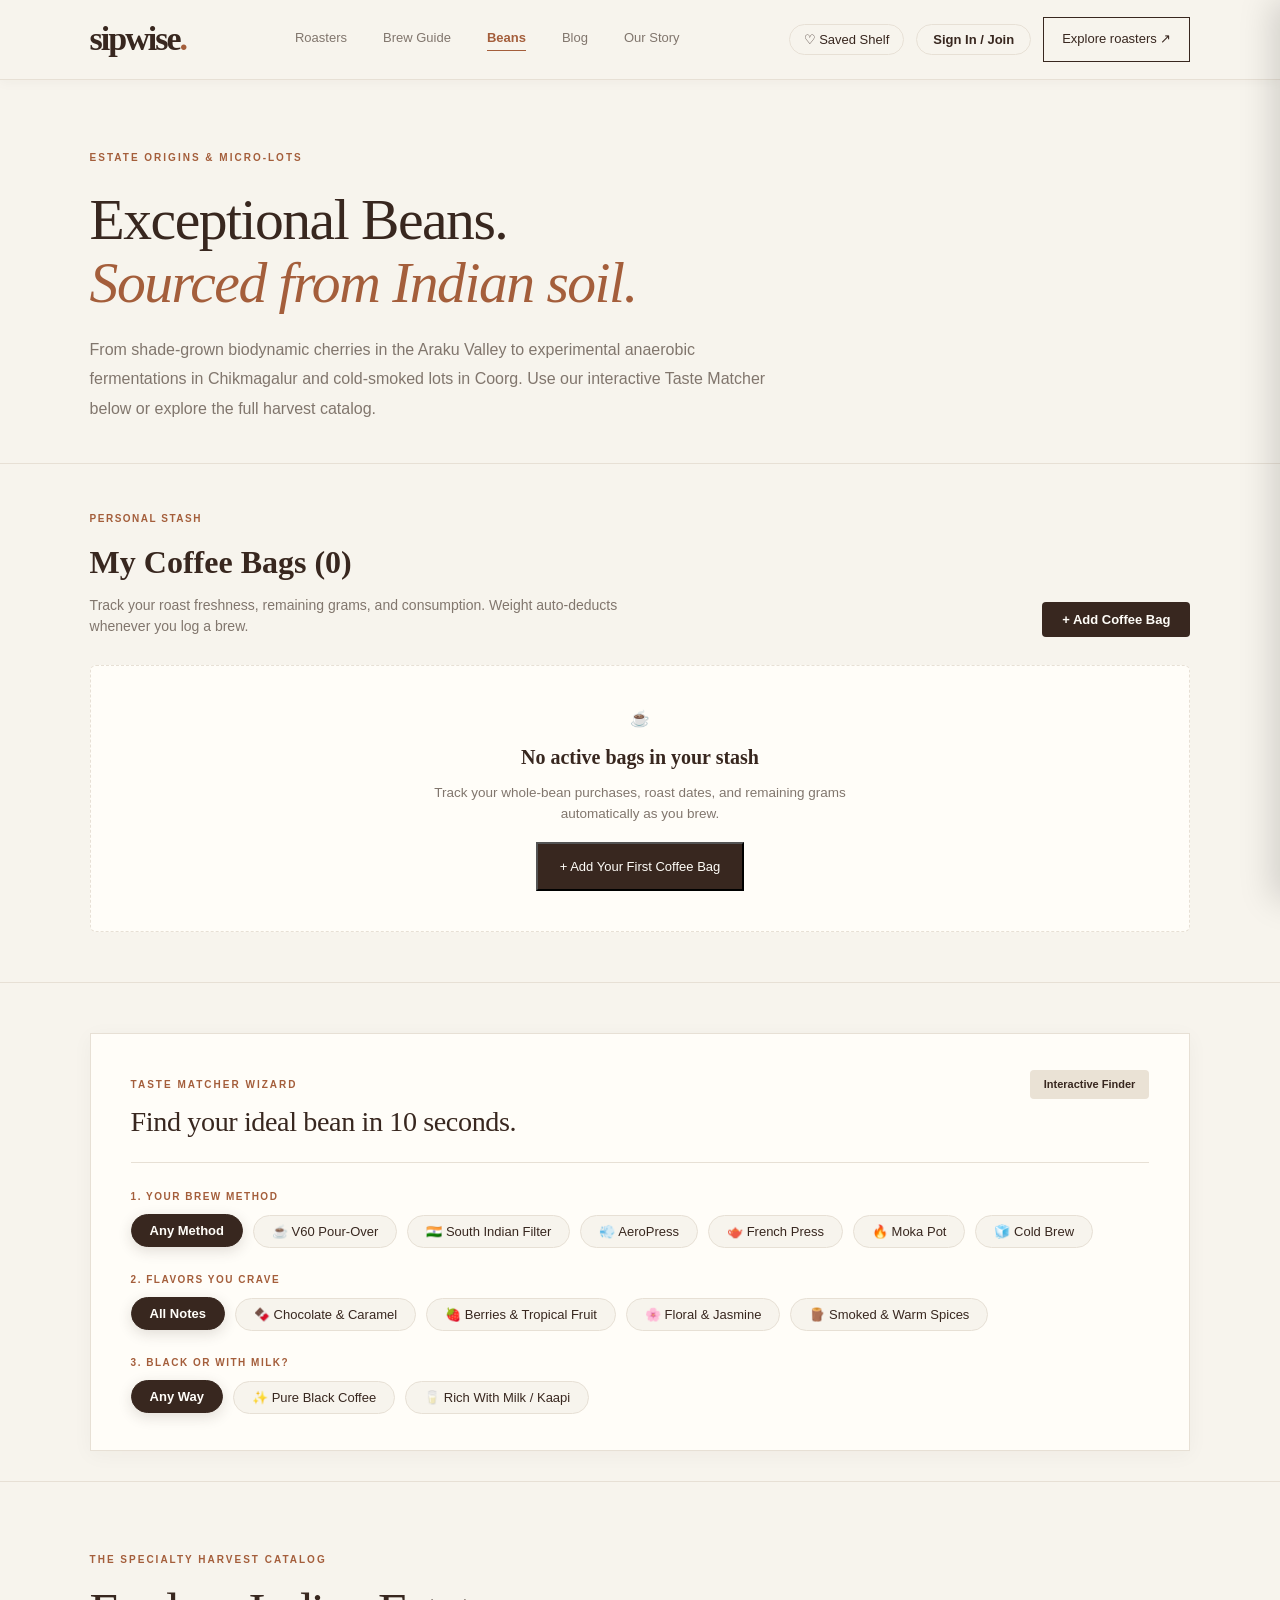
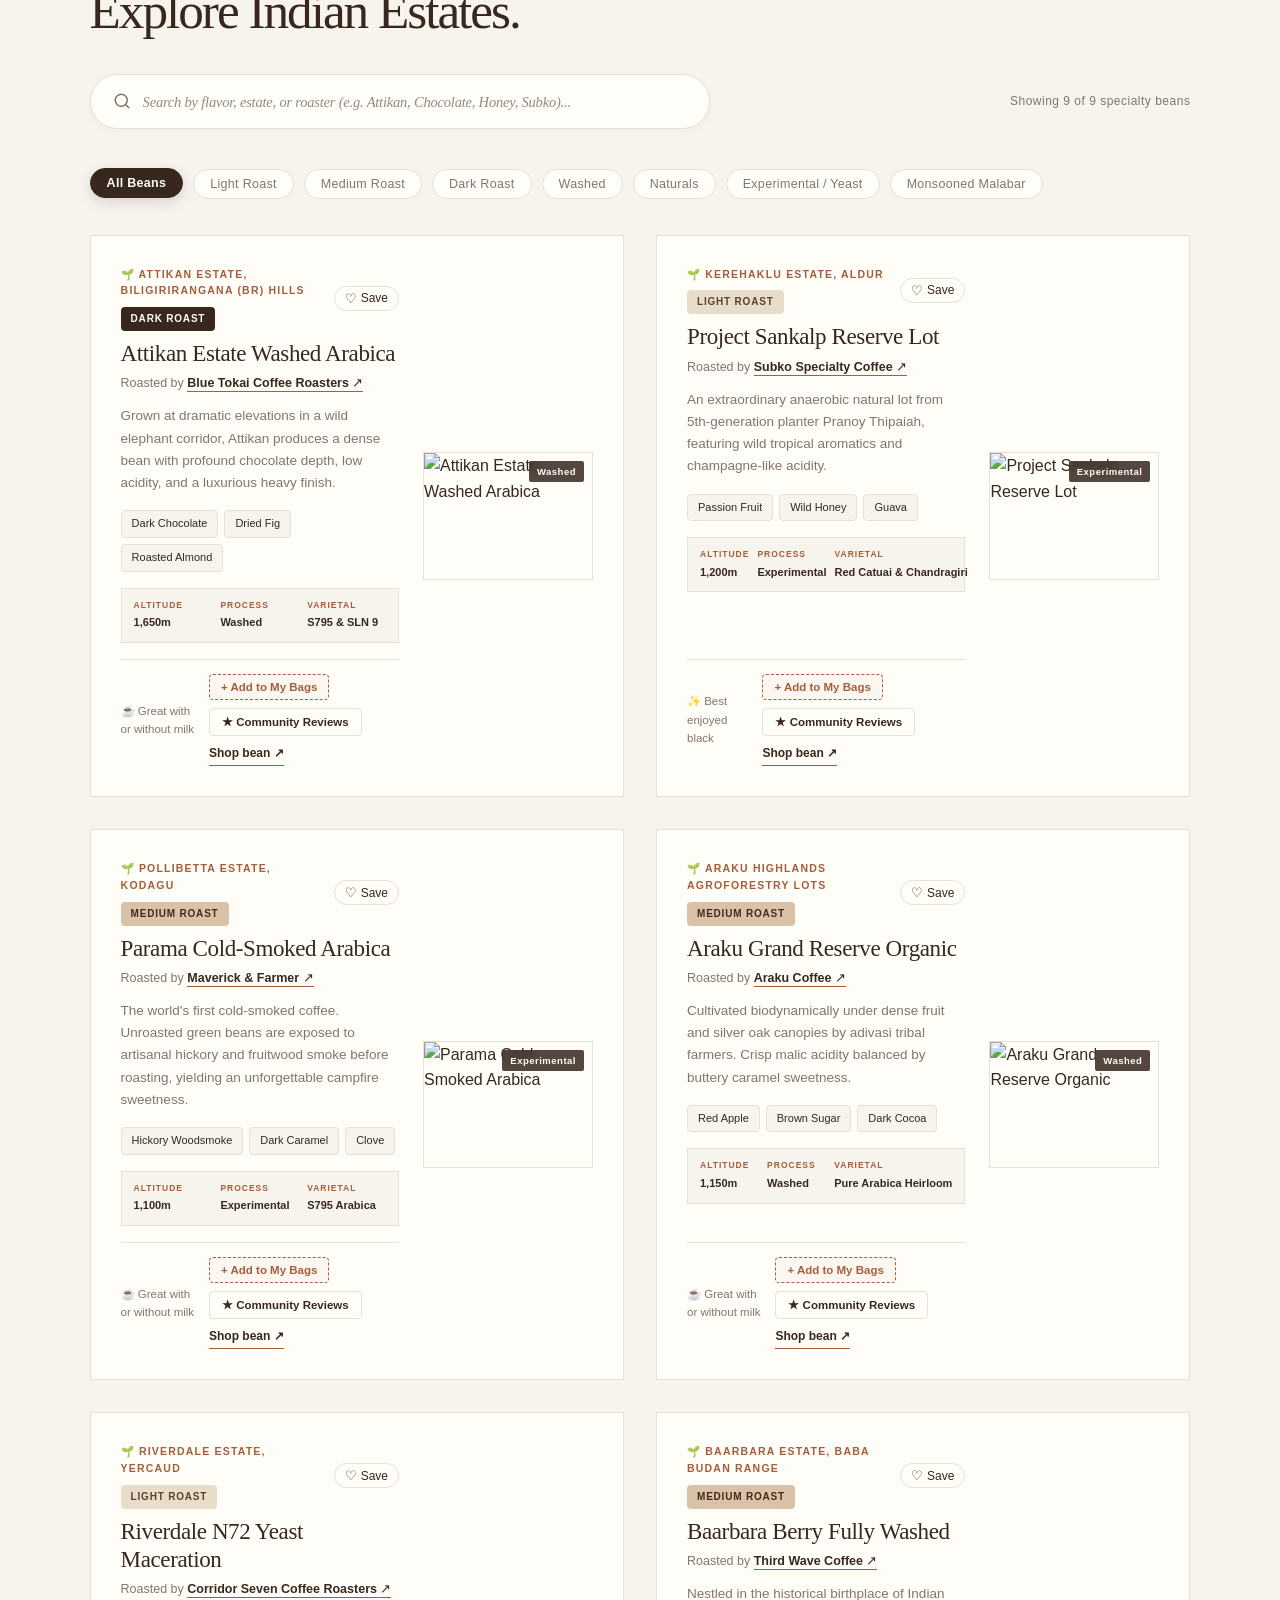
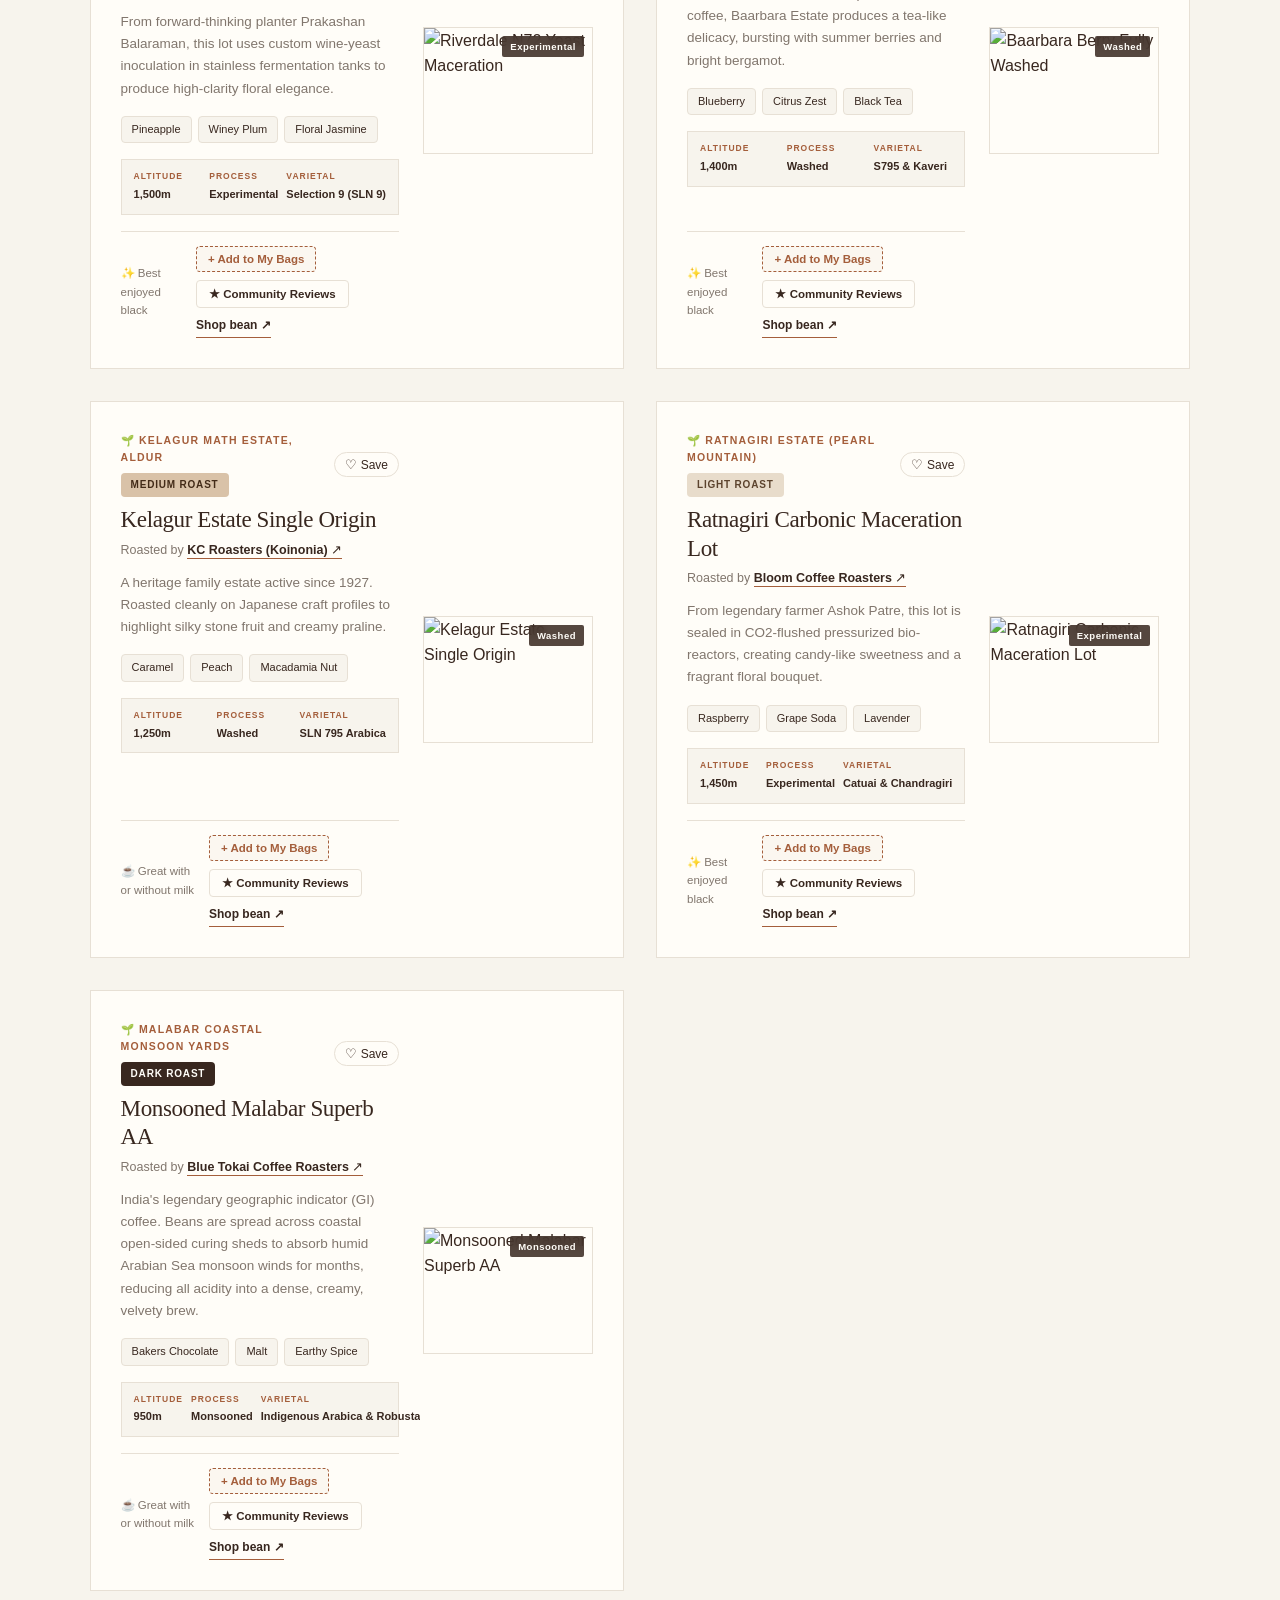
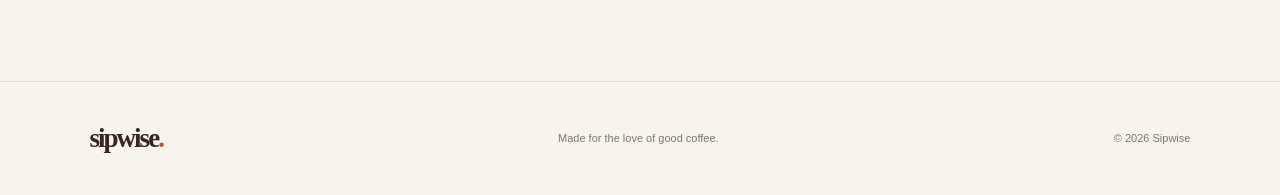
==== commit a0e1281c: "feat: complete responsive PWA setup, mobile bottom nav, equipment locker, and kitchen quick-steppers" ====
--- a/beans.html
+++ b/beans.html
@@ -11,13 +11,22 @@
         content="Explore curated Indian specialty coffee beans, single estate harvests, and use our interactive Taste Matcher to find the perfect bean for your brew method."
     >
 
+    <meta name="theme-color" content="#1a0f0a">
+    <meta name="apple-mobile-web-app-capable" content="yes">
+    <meta name="apple-mobile-web-app-status-bar-style" content="black-translucent">
+    <link rel="manifest" href="manifest.json">
+    <link rel="icon" type="image/svg+xml" href="icons/favicon.svg">
+    <link rel="apple-touch-icon" href="icons/icon-192.png">
+
     <link rel="stylesheet" href="css/style.css?v=18">
     <script src="js/config.js?v=18" defer></script>
     <script src="js/auth.js?v=18" defer></script>
+    <script src="js/equipment.js?v=18" defer></script>
     <script src="js/inventory.js?v=18" defer></script>
     <script src="js/bookmarks.js?v=18" defer></script>
     <script src="js/journal.js?v=18" defer></script>
     <script src="js/reviews.js?v=18" defer></script>
+    <script src="js/pwa.js?v=18" defer></script>
 </head>
 
 <body>
--- a/css/style.css
+++ b/css/style.css
@@ -4293,3 +4293,334 @@
     line-height: 1.5;
     margin-bottom: 8px;
 }
+
+/* ==============================================================================
+   PWA & Mobile Kitchen Usability Enhancements
+   ============================================================================== */
+
+/* Responsive Mobile Bottom Navigation Bar */
+.mobile-bottom-nav {
+    display: none;
+}
+
+@media (max-width: 768px) {
+    body {
+        padding-bottom: calc(76px + env(safe-area-inset-bottom, 0px));
+    }
+
+    .mobile-bottom-nav {
+        display: flex;
+        position: fixed;
+        bottom: 0;
+        left: 0;
+        right: 0;
+        height: 64px;
+        background: rgba(26, 16, 11, 0.96);
+        backdrop-filter: blur(16px);
+        -webkit-backdrop-filter: blur(16px);
+        border-top: 1px solid rgba(255, 255, 255, 0.12);
+        z-index: 2000;
+        justify-content: space-around;
+        align-items: center;
+        padding-bottom: env(safe-area-inset-bottom, 0px);
+        box-shadow: 0 -4px 24px rgba(0, 0, 0, 0.45);
+    }
+
+    .mob-nav-item {
+        display: flex;
+        flex-direction: column;
+        align-items: center;
+        justify-content: center;
+        text-decoration: none;
+        background: transparent;
+        border: none;
+        color: #d8c8b8;
+        cursor: pointer;
+        font-family: inherit;
+        gap: 3px;
+        padding: 6px 10px;
+        transition: color 0.15s ease, transform 0.1s ease;
+        -webkit-tap-highlight-color: transparent;
+    }
+
+    .mob-nav-item:active {
+        transform: scale(0.92);
+    }
+
+    .mob-nav-item .mob-icon {
+        font-size: 19px;
+        line-height: 1;
+    }
+
+    .mob-nav-item .mob-label {
+        font-size: 10px;
+        font-weight: 500;
+        letter-spacing: 0.3px;
+    }
+
+    .mob-nav-item.active {
+        color: #e6b17e;
+        font-weight: 600;
+    }
+
+    /* Elevated Kitchen Quick-Log Button */
+    .mob-nav-item.mob-nav-quicklog {
+        background: linear-gradient(135deg, #d49557, #a4652a);
+        color: #1a0d06;
+        width: 54px;
+        height: 54px;
+        border-radius: 50%;
+        margin-top: -24px;
+        padding: 0;
+        box-shadow: 0 4px 16px rgba(212, 149, 87, 0.5), 0 0 0 4px rgba(26, 16, 11, 0.95);
+        border: 1px solid rgba(255, 255, 255, 0.3);
+    }
+
+    .mob-nav-item.mob-nav-quicklog .mob-icon {
+        font-size: 20px;
+    }
+
+    .mob-nav-item.mob-nav-quicklog .mob-label {
+        font-size: 9px;
+        font-weight: 700;
+        text-transform: uppercase;
+        color: #1a0d06;
+        letter-spacing: 0.5px;
+    }
+}
+
+/* Dose Quick Steppers (Modal) */
+.dose-quick-steppers {
+    display: flex;
+    flex-wrap: wrap;
+    align-items: center;
+    gap: 6px;
+    margin-top: -6px;
+    margin-bottom: 14px;
+    padding: 2px 0;
+}
+
+.dose-quick-steppers .stepper-label {
+    font-size: 11px;
+    font-weight: 600;
+    color: var(--muted);
+    text-transform: uppercase;
+    letter-spacing: 0.5px;
+    margin-right: 2px;
+}
+
+.dose-chip {
+    background: var(--paper);
+    border: 1px solid var(--border);
+    border-radius: 14px;
+    padding: 4px 10px;
+    font-size: 11px;
+    font-weight: 500;
+    color: var(--brown);
+    cursor: pointer;
+    font-family: inherit;
+    transition: all 0.15s ease;
+    -webkit-tap-highlight-color: transparent;
+}
+
+.dose-chip:hover {
+    border-color: var(--accent);
+    color: var(--accent);
+}
+
+.dose-chip.active {
+    background: var(--accent);
+    border-color: var(--accent);
+    color: var(--paper);
+    font-weight: 600;
+    box-shadow: 0 2px 6px rgba(160, 90, 44, 0.25);
+}
+
+/* Equipment Locker Styles */
+.equipment-modal-card {
+    max-width: 560px;
+    max-height: 90vh;
+    overflow-y: auto;
+}
+
+.equipment-list {
+    display: flex;
+    flex-direction: column;
+    gap: 10px;
+    margin-bottom: 22px;
+    max-height: 220px;
+    overflow-y: auto;
+    padding-right: 4px;
+}
+
+.equipment-card {
+    display: flex;
+    align-items: center;
+    gap: 12px;
+    padding: 12px 14px;
+    background: var(--cream);
+    border: 1px solid var(--border);
+    border-radius: 6px;
+}
+
+.equipment-card-icon {
+    font-size: 24px;
+    line-height: 1;
+}
+
+.equipment-card-info {
+    flex: 1;
+}
+
+.equipment-card-title {
+    display: flex;
+    align-items: center;
+    gap: 8px;
+    font-size: 13.5px;
+    color: var(--brown);
+}
+
+.equipment-type-badge {
+    background: var(--border);
+    color: var(--brown);
+    font-size: 10px;
+    padding: 2px 6px;
+    border-radius: 3px;
+    text-transform: uppercase;
+    font-weight: 600;
+}
+
+.equipment-brand {
+    font-size: 12px;
+    color: var(--muted);
+    margin-top: 1px;
+}
+
+.equipment-clicks {
+    font-size: 12px;
+    color: var(--accent);
+    margin-top: 3px;
+    font-weight: 500;
+}
+
+.equipment-del-btn {
+    background: transparent;
+    border: none;
+    color: var(--muted);
+    font-size: 15px;
+    cursor: pointer;
+    padding: 6px;
+    border-radius: 4px;
+    transition: color 0.15s ease;
+}
+
+.equipment-del-btn:hover {
+    color: #9c3c2b;
+}
+
+.add-equipment-form-box {
+    border-top: 1px dashed var(--border);
+    padding-top: 18px;
+}
+
+.add-equipment-form-box h3 {
+    font-family: Georgia, "Times New Roman", serif;
+    font-size: 16px;
+    color: var(--brown);
+    margin-bottom: 12px;
+}
+
+/* PWA Add to Home Screen Banner */
+.pwa-install-banner {
+    position: fixed;
+    top: 14px;
+    left: 50%;
+    transform: translateX(-50%);
+    width: calc(100% - 28px);
+    max-width: 460px;
+    background: #1c110b;
+    color: #f7eedb;
+    border: 1px solid rgba(212, 149, 87, 0.4);
+    border-radius: 8px;
+    padding: 12px 16px;
+    display: flex;
+    justify-content: space-between;
+    align-items: center;
+    gap: 12px;
+    box-shadow: 0 10px 30px rgba(0, 0, 0, 0.55);
+    z-index: 3500;
+    animation: pwaBannerFadeIn 0.3s ease-out;
+}
+
+@keyframes pwaBannerFadeIn {
+    from {
+        opacity: 0;
+        transform: translate(-50%, -10px);
+    }
+    to {
+        opacity: 1;
+        transform: translate(-50%, 0);
+    }
+}
+
+.pwa-install-content {
+    display: flex;
+    align-items: center;
+    gap: 12px;
+}
+
+.pwa-install-icon {
+    font-size: 26px;
+}
+
+.pwa-install-text {
+    display: flex;
+    flex-direction: column;
+}
+
+.pwa-install-text strong {
+    font-size: 13.5px;
+    color: #fff;
+}
+
+.pwa-install-text span {
+    font-size: 11px;
+    color: #c9b7a5;
+    margin-top: 1px;
+}
+
+.pwa-install-actions {
+    display: flex;
+    align-items: center;
+    gap: 8px;
+}
+
+.pwa-btn-install {
+    background: var(--accent);
+    color: #fff;
+    border: none;
+    padding: 6px 14px;
+    border-radius: 4px;
+    font-size: 12px;
+    font-weight: 600;
+    cursor: pointer;
+    transition: opacity 0.15s ease;
+}
+
+.pwa-btn-install:hover {
+    opacity: 0.9;
+}
+
+.pwa-btn-dismiss {
+    background: none;
+    border: none;
+    color: #a89482;
+    font-size: 20px;
+    line-height: 1;
+    cursor: pointer;
+    padding: 4px;
+}
+
+.pwa-btn-dismiss:hover {
+    color: #fff;
+}
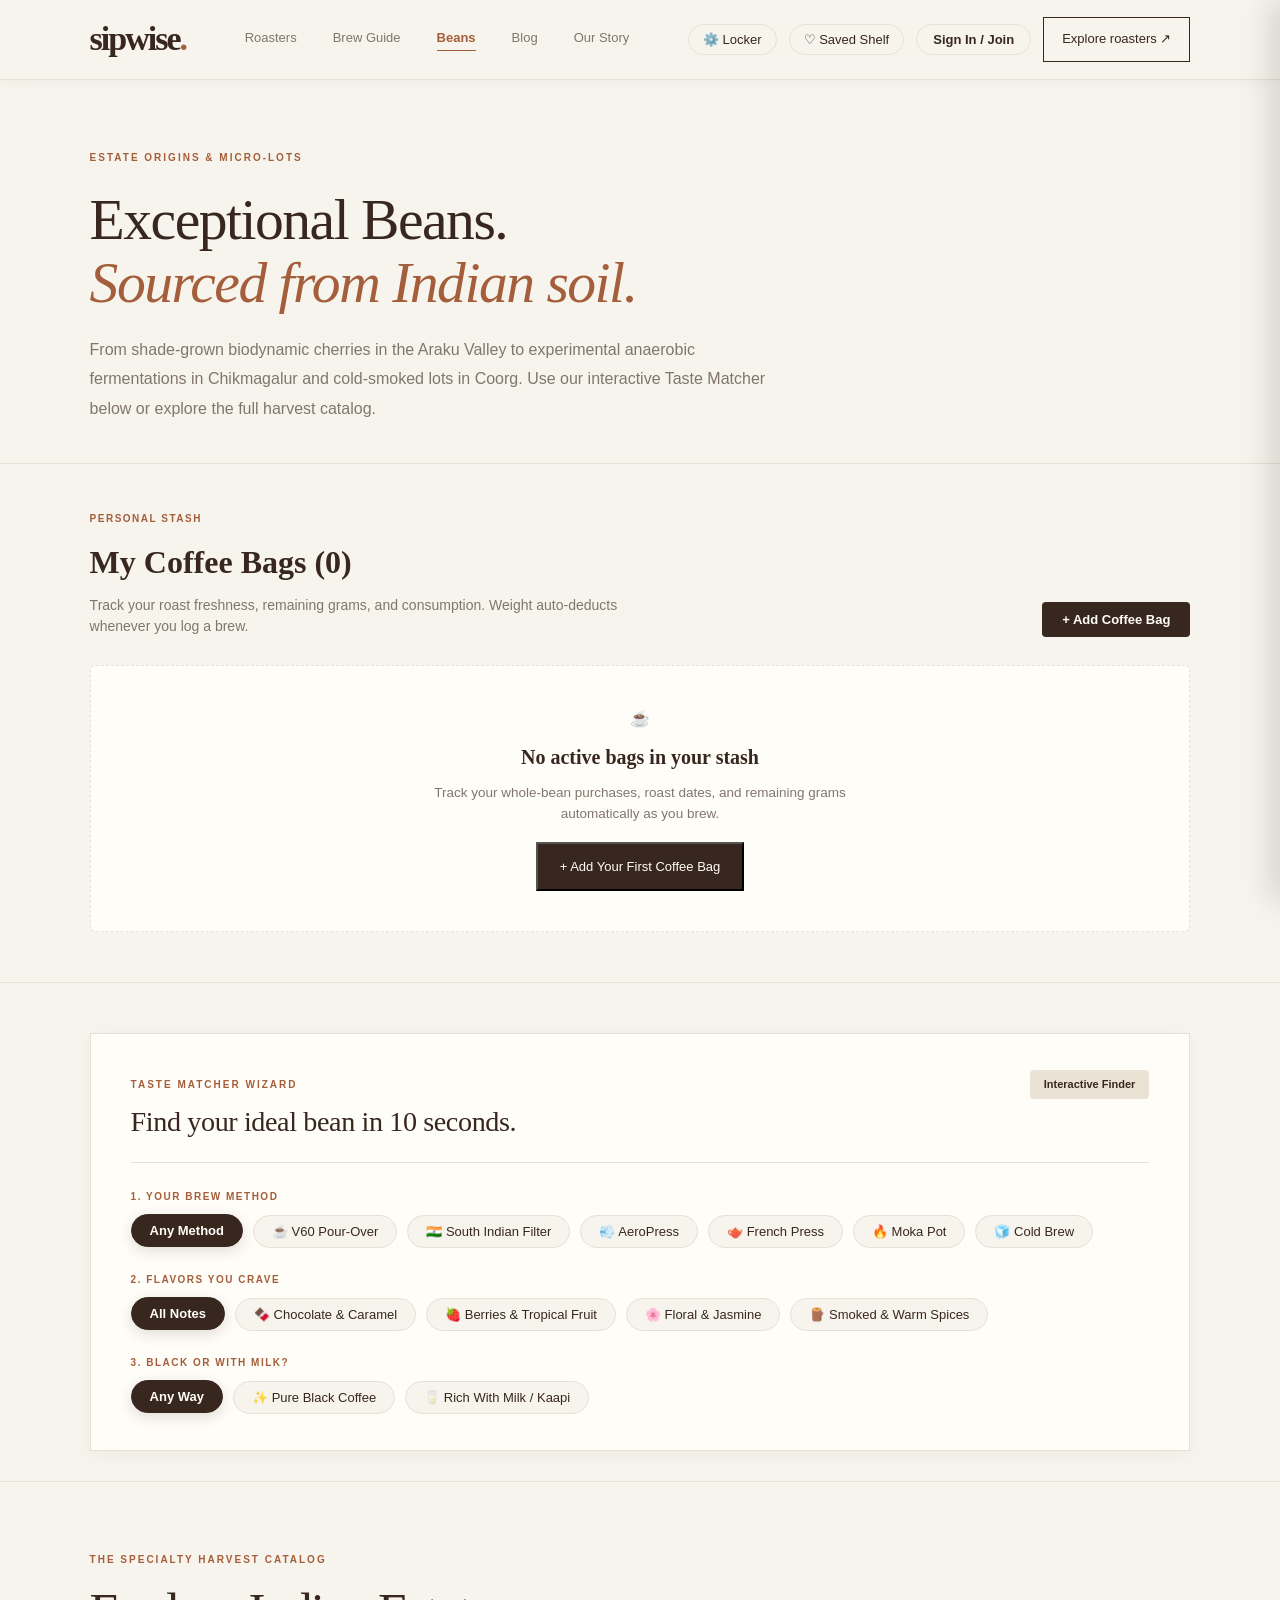
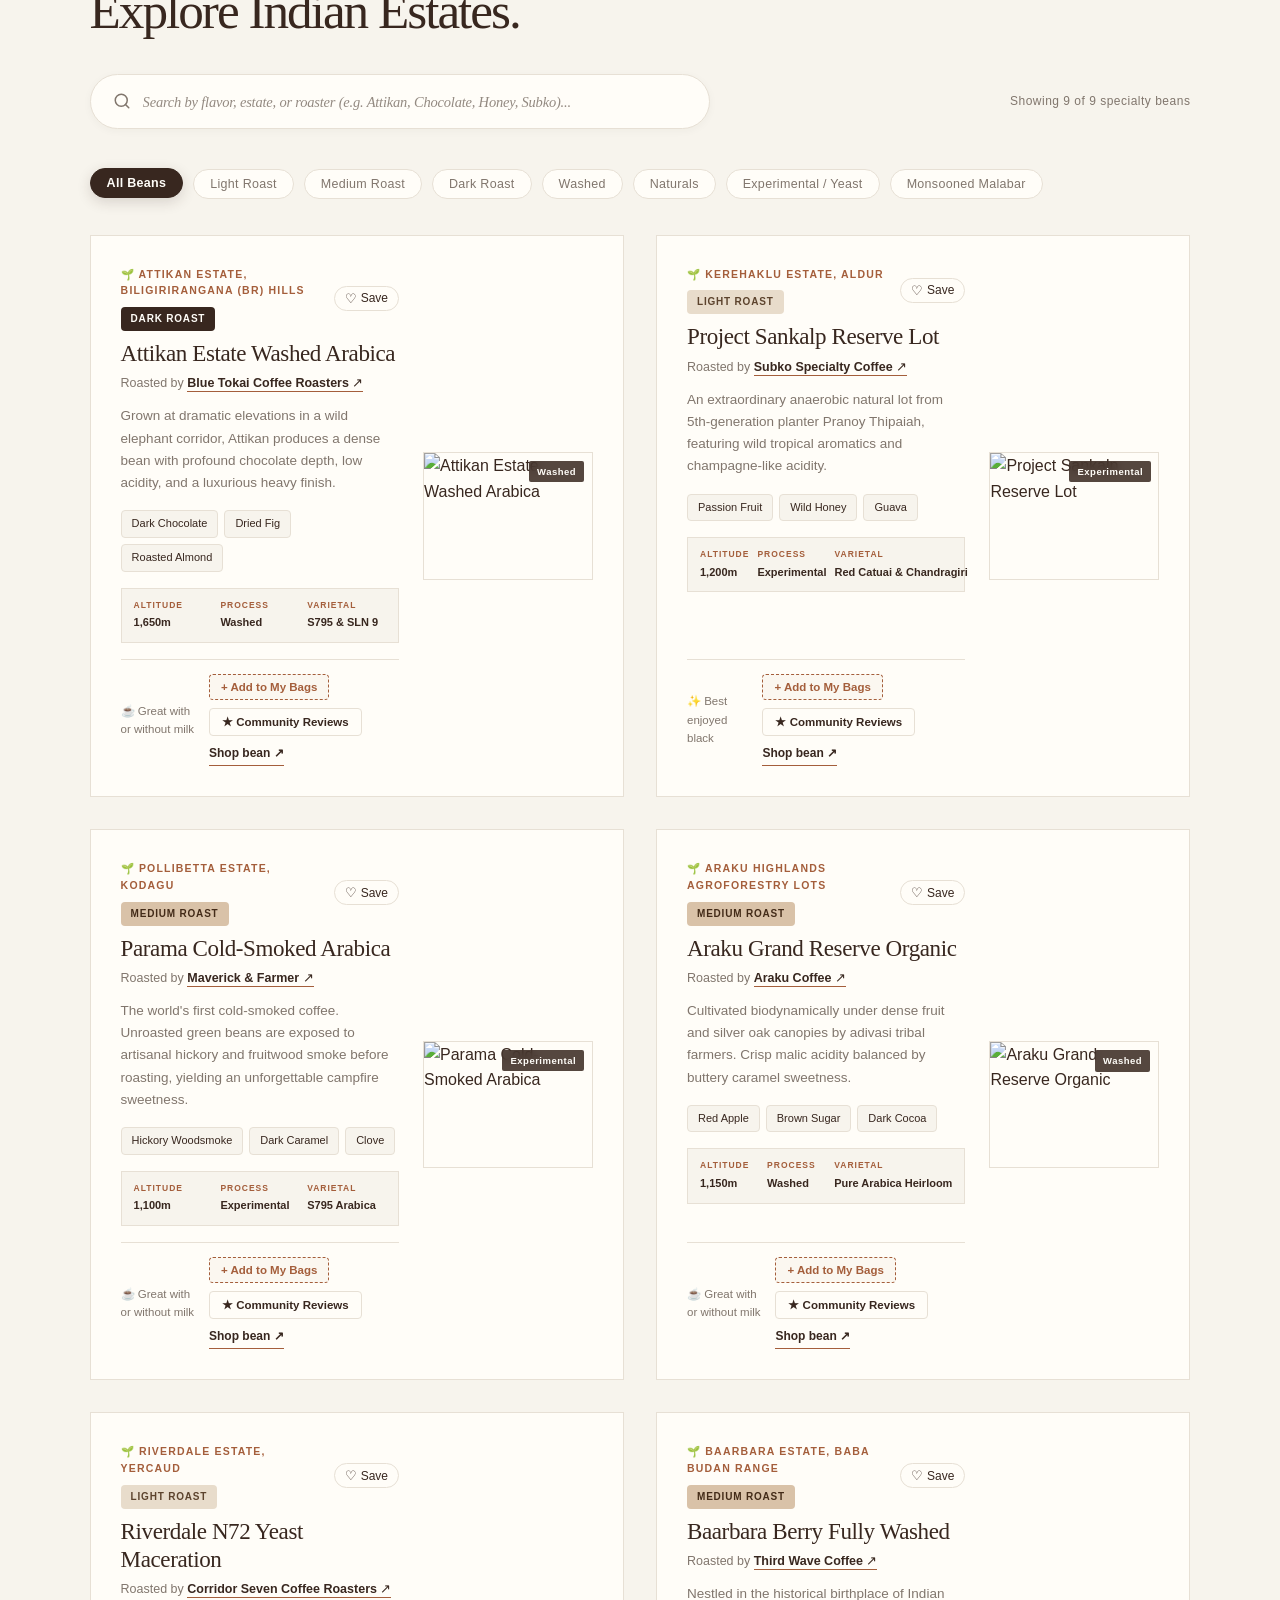
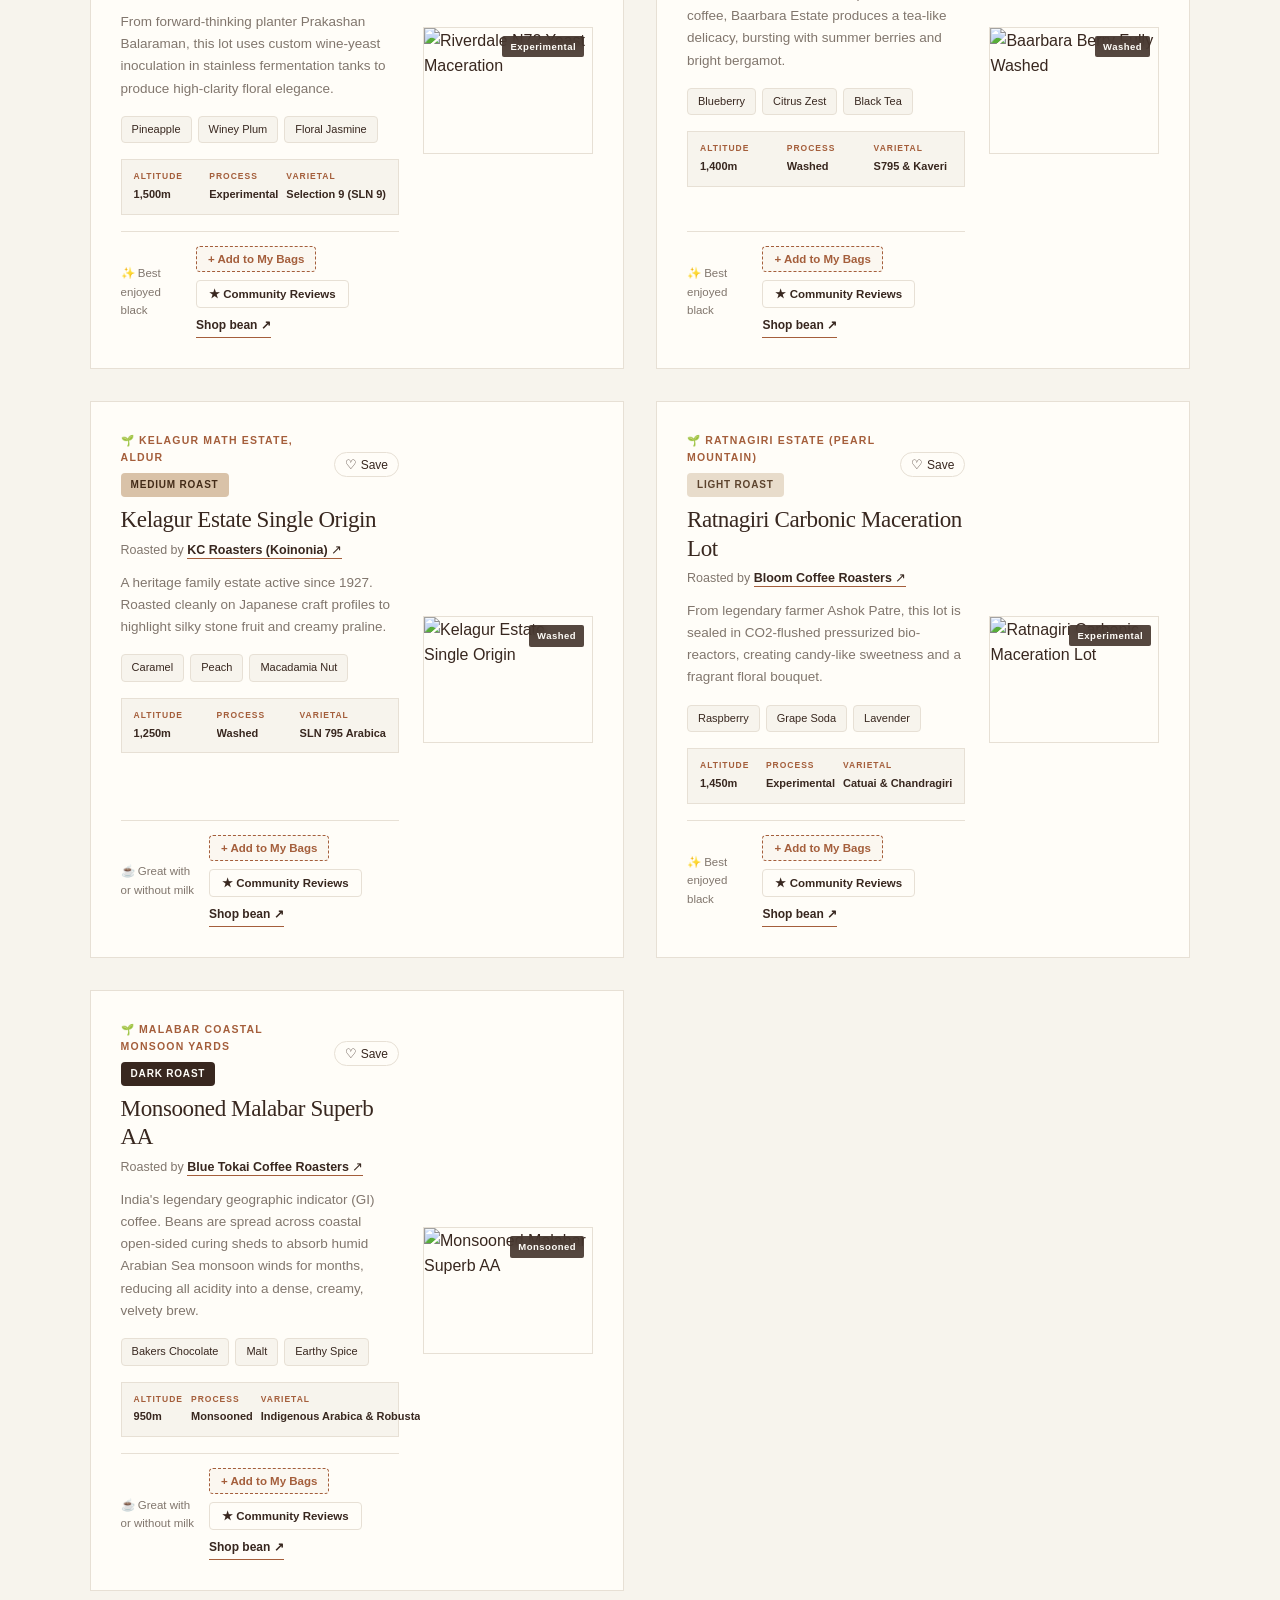
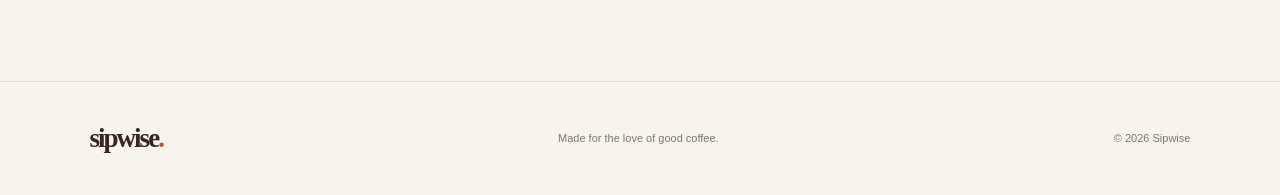
==== commit ce872990: "fix: resolve equipment locker modal styling, add desktop nav button, and bind shortcuts" ====
--- a/beans.html
+++ b/beans.html
@@ -44,6 +44,9 @@
         </nav>
 
         <div class="nav-actions">
+            <button type="button" class="nav-shelf-btn" onclick="if(window.SipwiseEquipment) SipwiseEquipment.openEquipmentModal()" title="View your equipment locker">
+                ⚙️ Locker
+            </button>
             <button type="button" class="nav-shelf-btn" onclick="SipwiseBookmarks.openShelfDrawer()" title="View saved items">
                 ♡ Saved Shelf
             </button>
